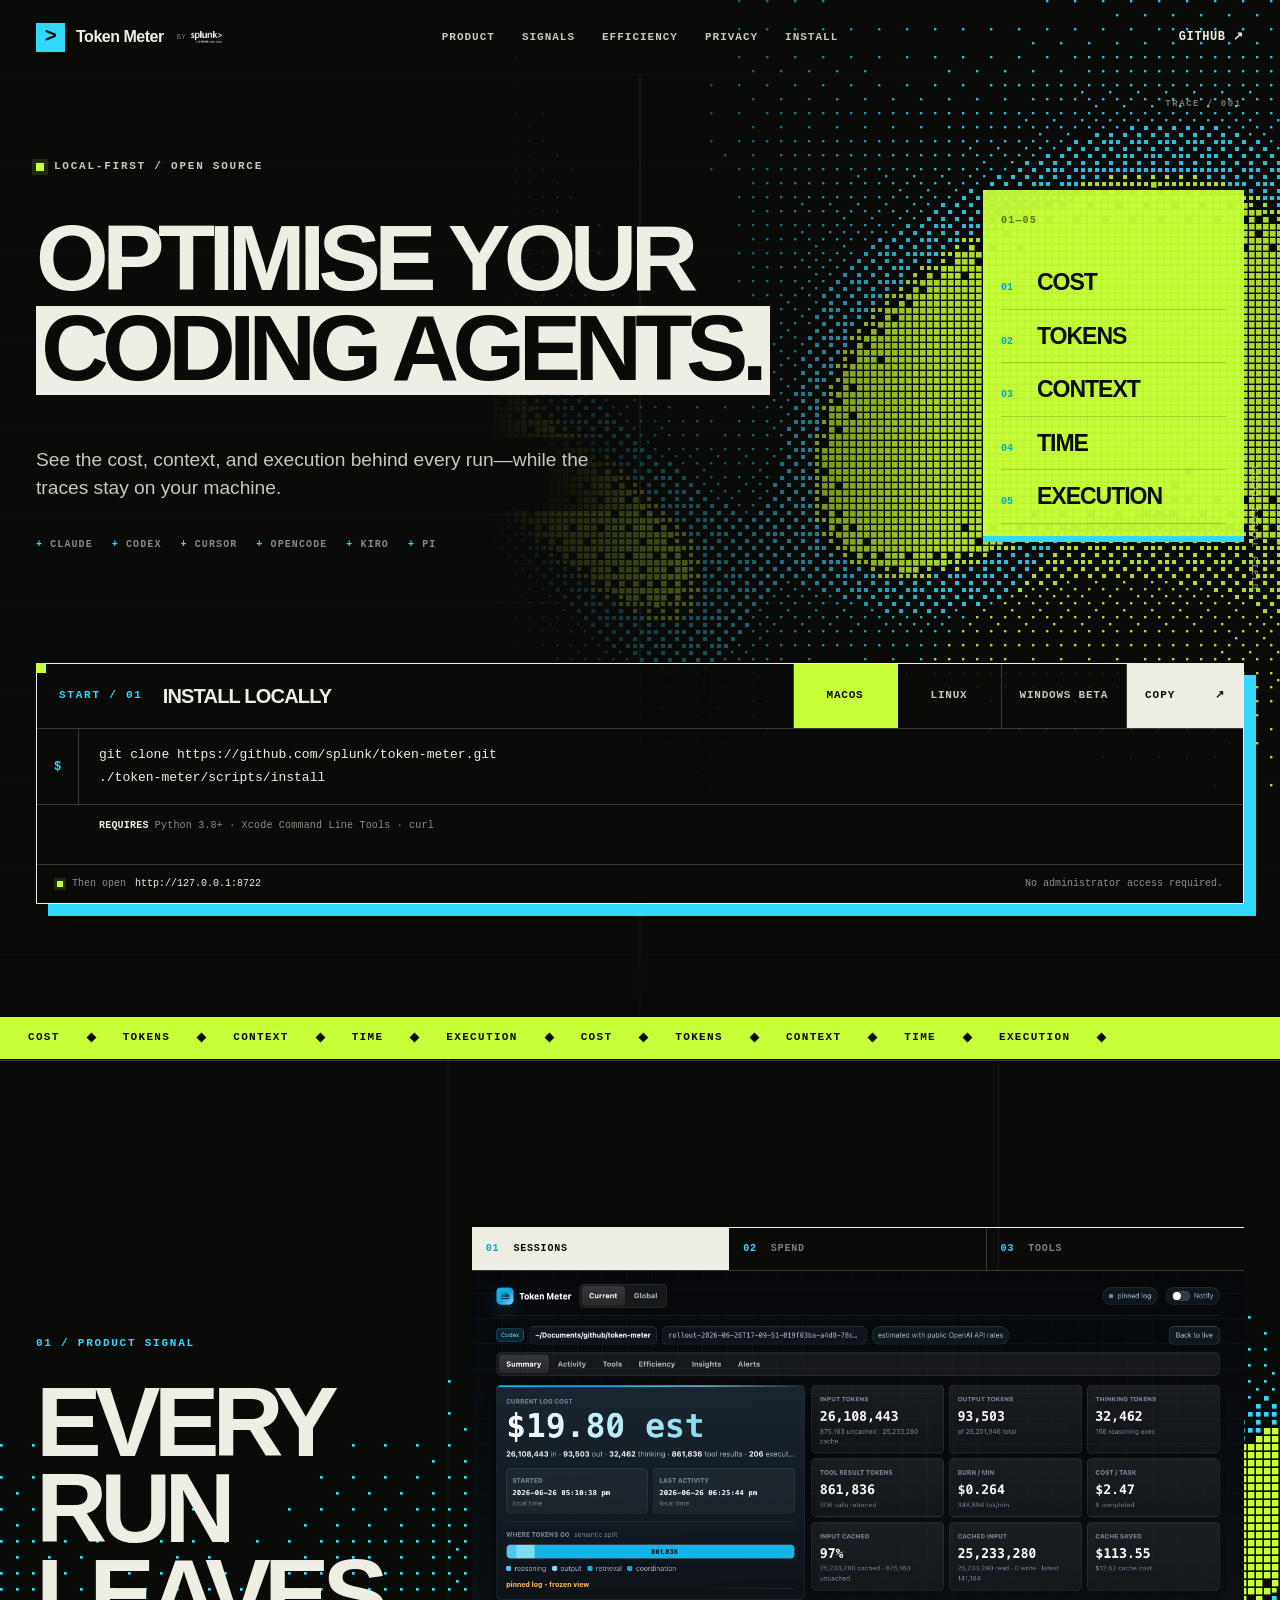
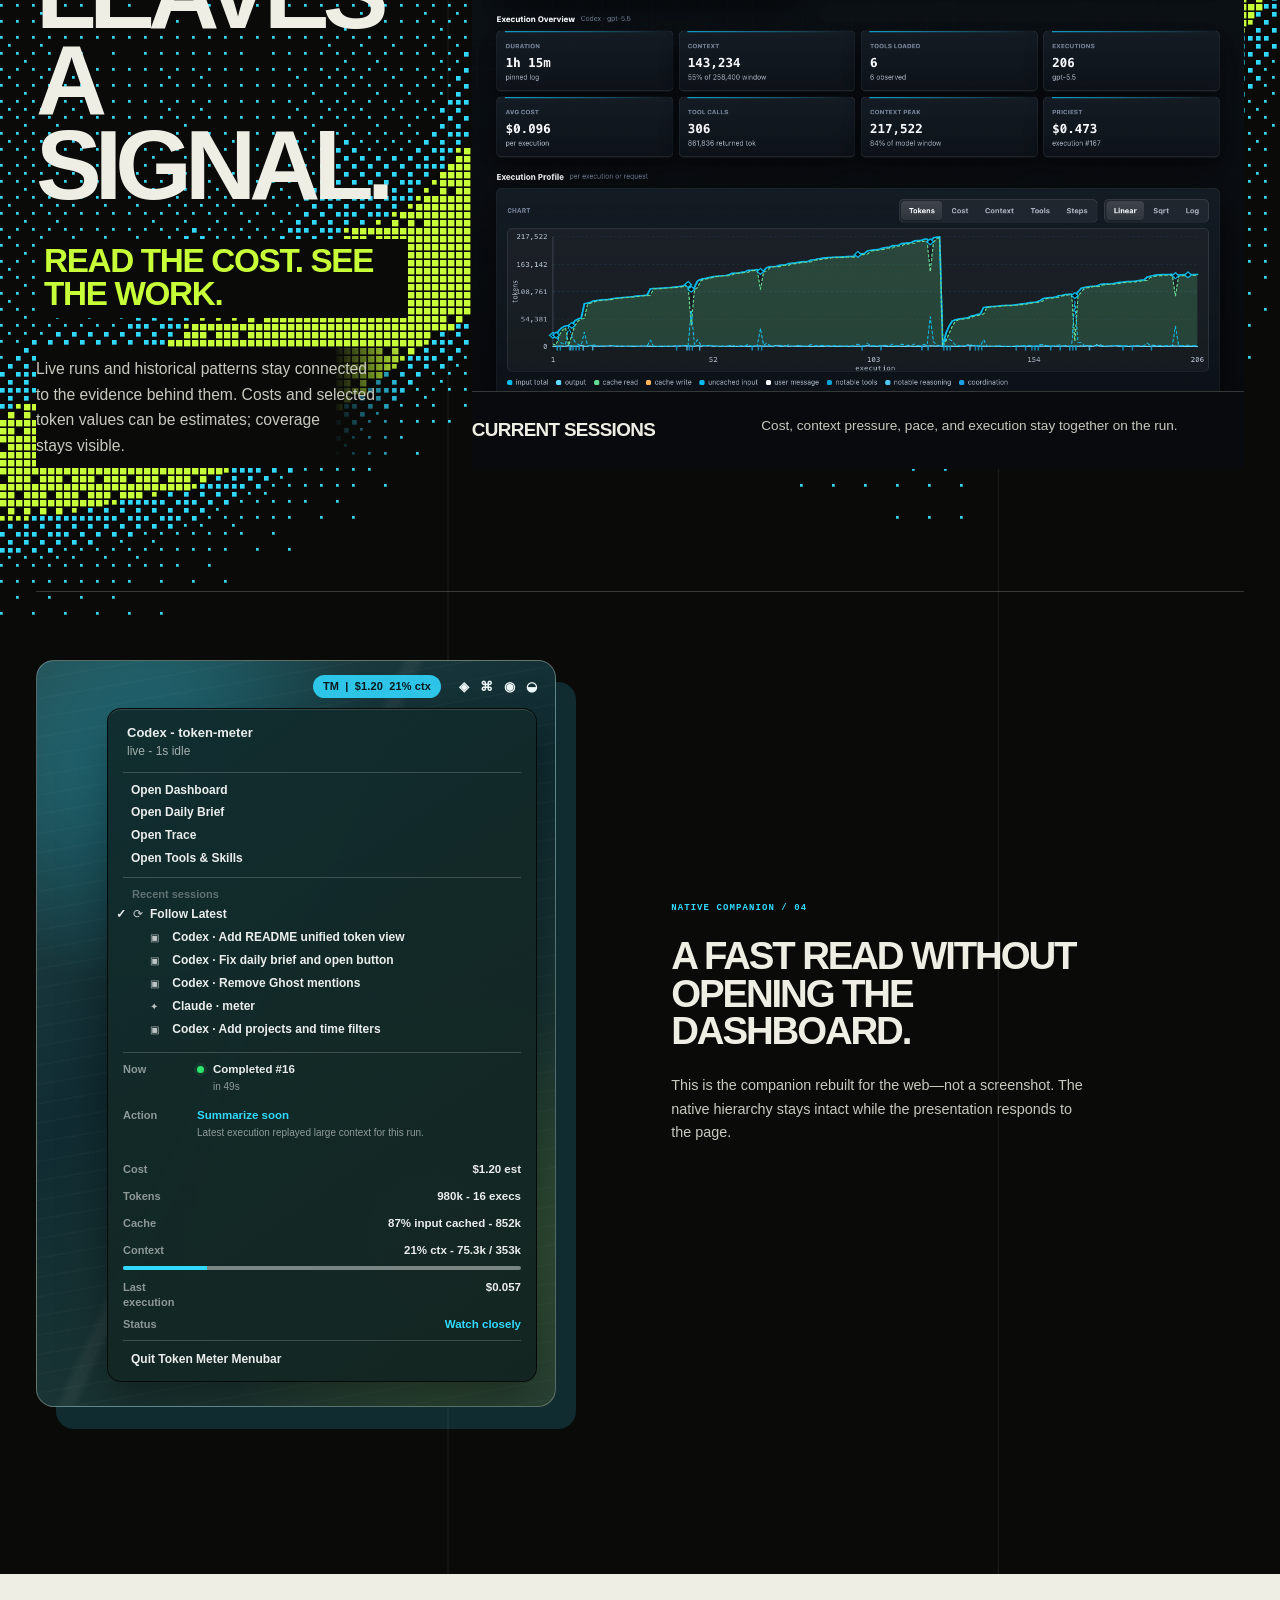
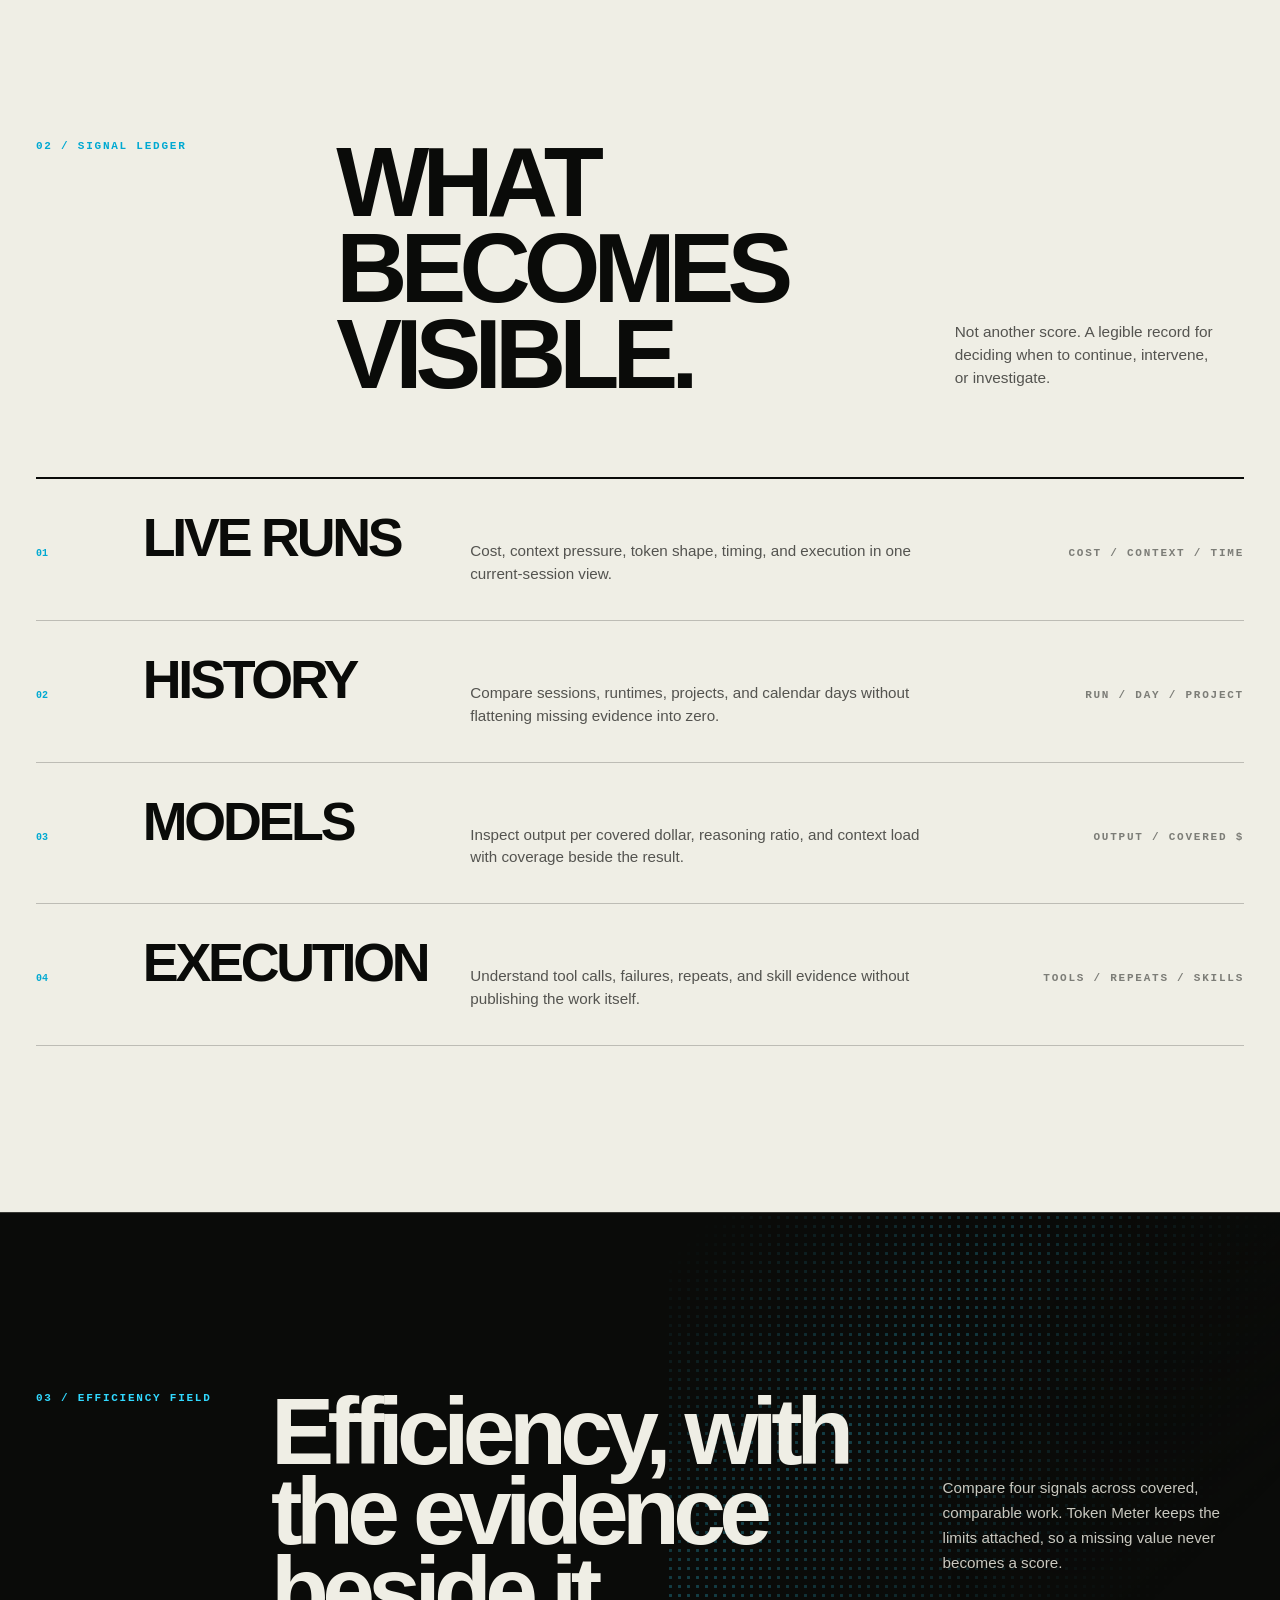
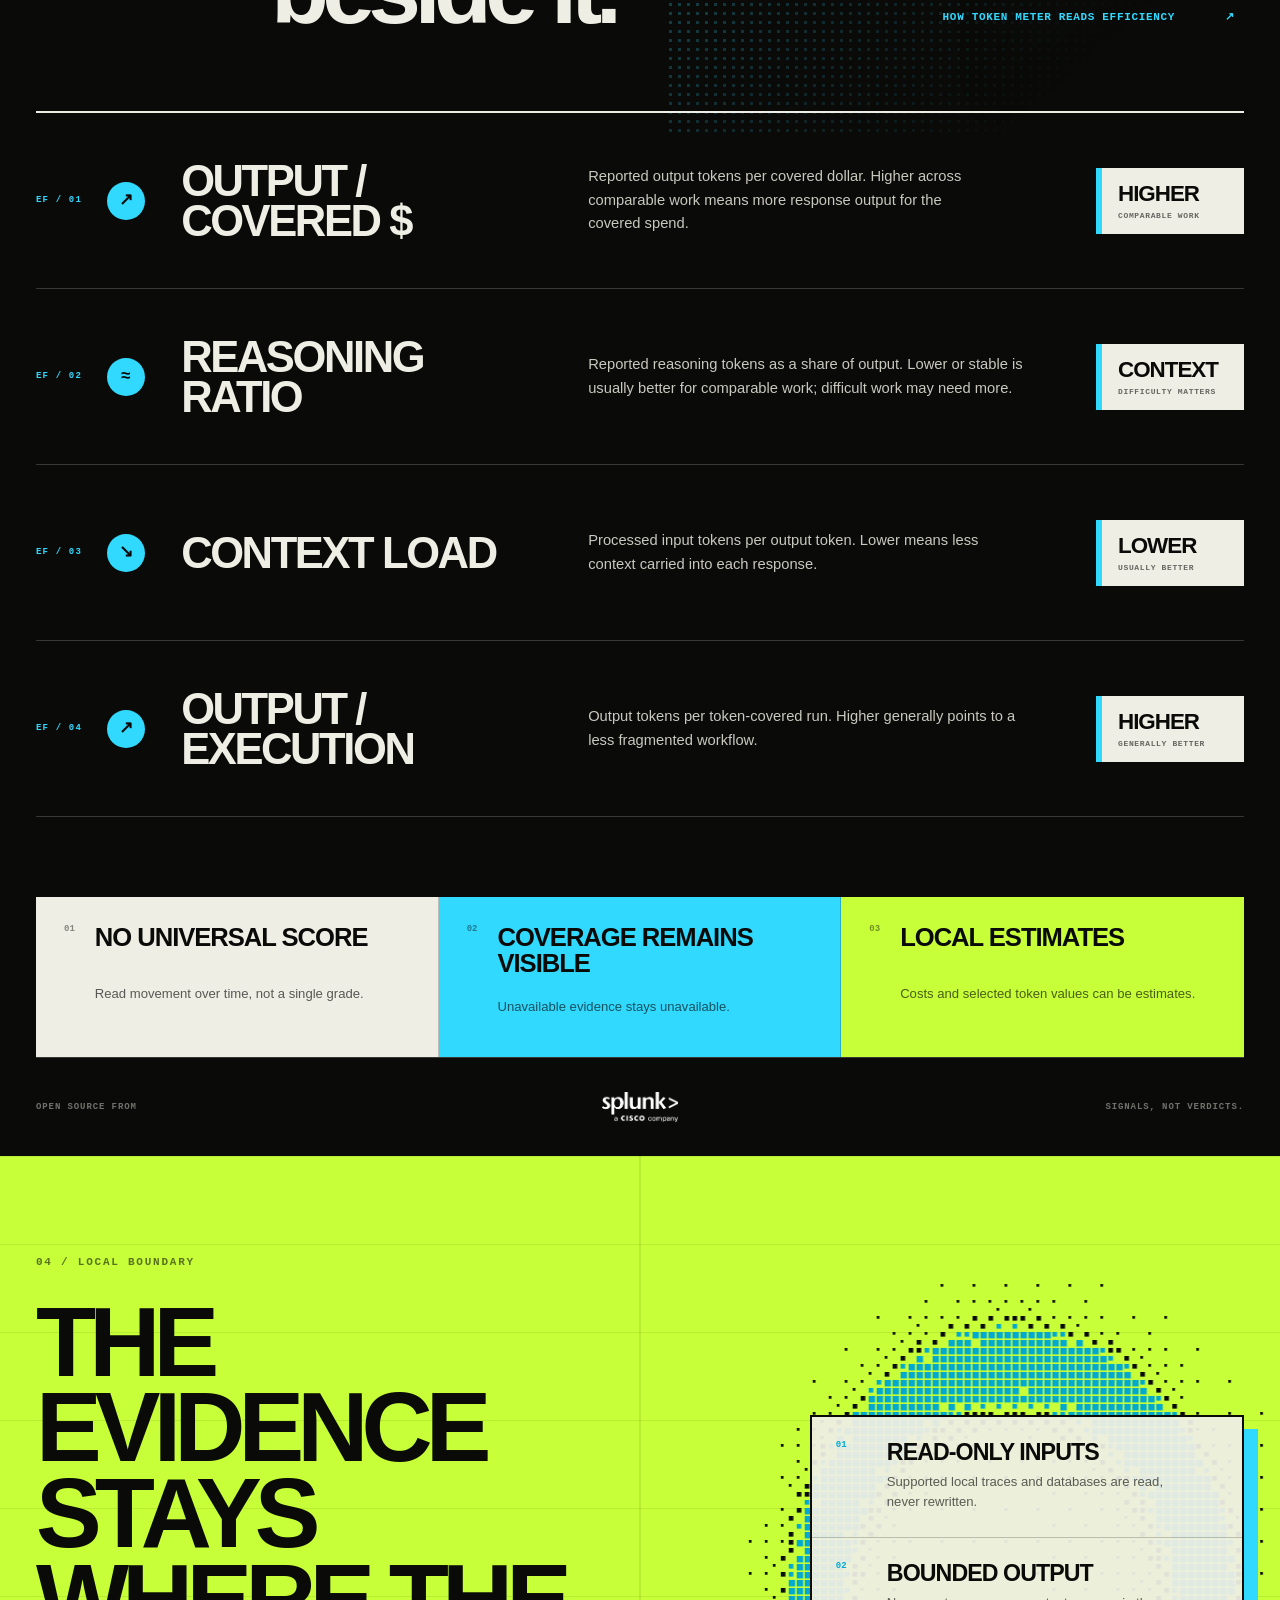
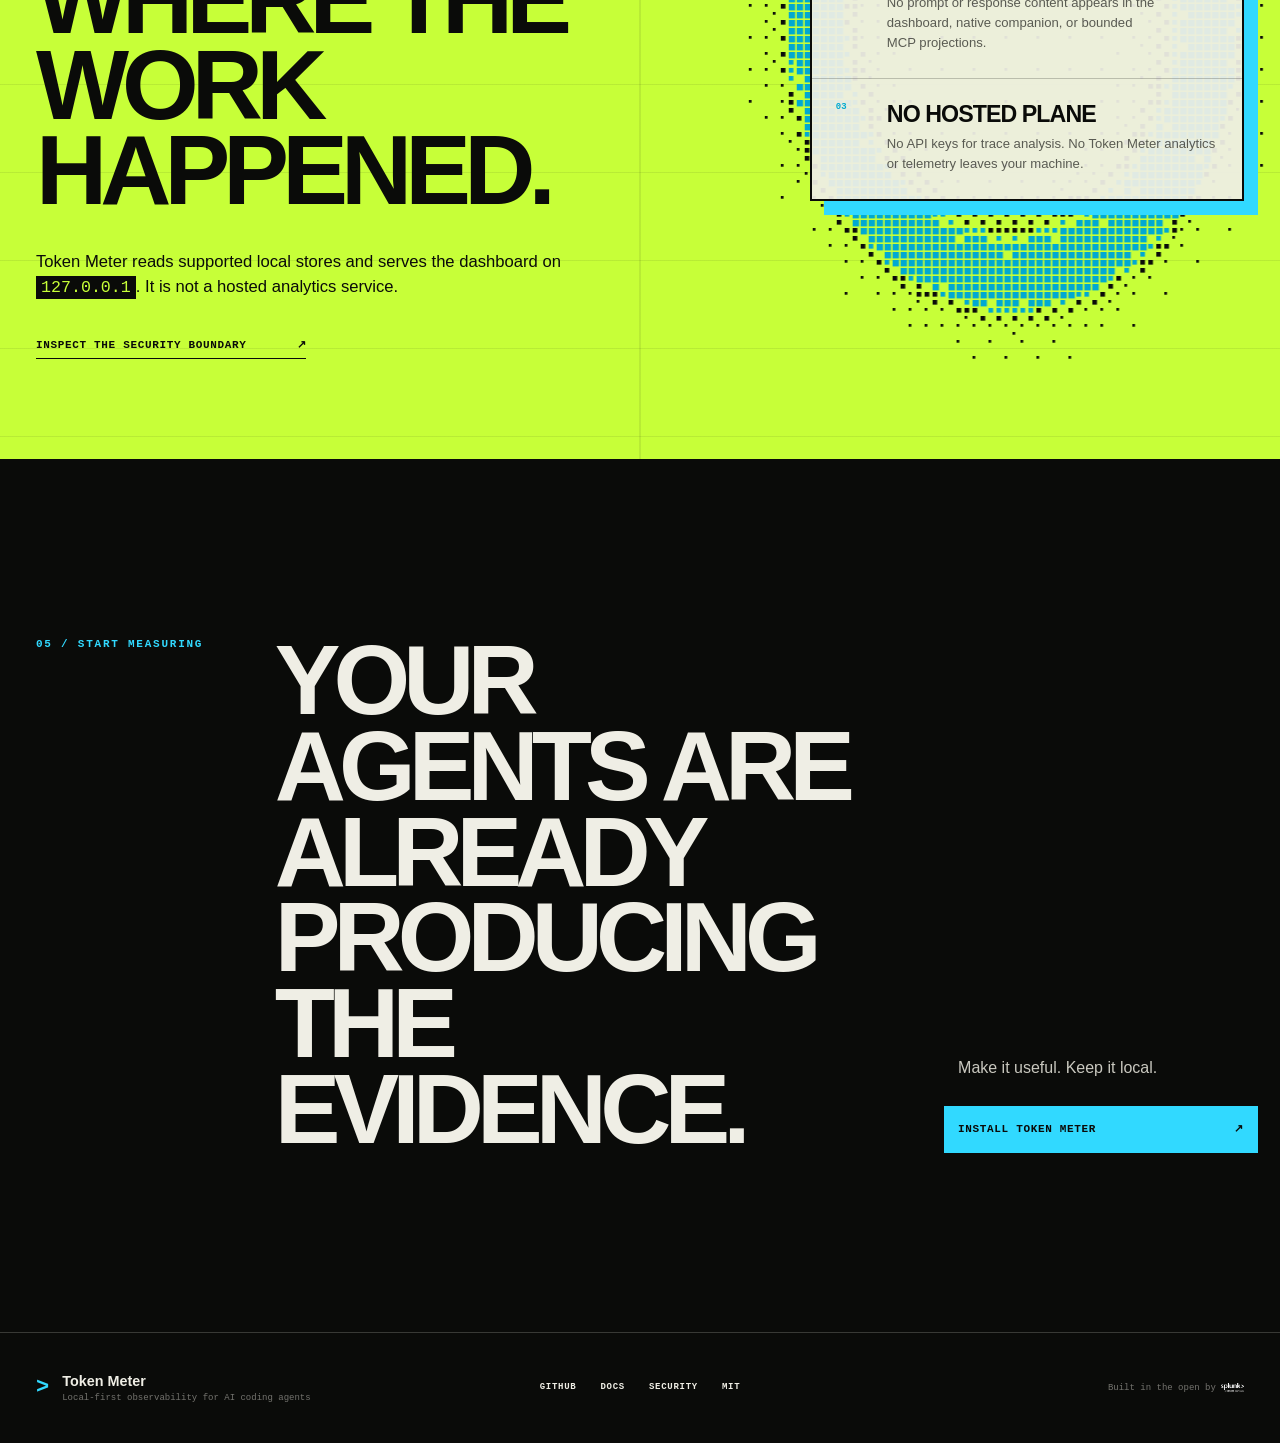
==== docs/index.html @ 2b938168 "docs: set explicit width/height on Splunk logos and test dimensions" ====
<!doctype html>
<html lang="en">
<head>
  <meta charset="utf-8">
  <meta name="viewport" content="width=device-width, initial-scale=1">
  <meta name="theme-color" content="#0a0b09">
  <meta name="color-scheme" content="dark light">
  <meta name="description" content="Optimise your coding agents with local-first visibility into cost, tokens, context, time, and execution.">
  <meta property="og:title" content="Token Meter — Optimise your coding agents">
  <meta property="og:description" content="Local-first visibility for Claude, Codex, Cursor, OpenCode, Kiro, and Pi.">
  <meta property="og:type" content="website">
  <meta name="twitter:card" content="summary_large_image">
  <title>Token Meter — Optimise your coding agents</title>
  <link rel="icon" type="image/svg+xml" href="favicon.svg">
  <link rel="stylesheet" href="styles.css">
</head>
<body>
  <a class="skip-link" href="#main-content">Skip to content</a>

  <header class="site-header" id="top">
    <div class="shell header-inner">
      <a class="brand" href="#top" aria-label="Token Meter home">
        <span class="brand-mark" aria-hidden="true">&gt;</span>
        <span class="brand-name">Token Meter</span>
        <span class="brand-by">by <img class="splunk-logo" src="images/logo-splunk-acc-rgb-w.png" alt="Splunk" width="25" height="10"></span>
      </a>
      <nav class="site-nav" aria-label="Primary navigation">
        <a href="#product">Product</a>
        <a href="#capabilities">Signals</a>
        <a href="#efficiency">Efficiency</a>
        <a href="#privacy">Privacy</a>
        <a href="#install">Install</a>
      </nav>
      <a class="repo-link" href="https://github.com/splunk/token-meter" target="_blank" rel="noopener noreferrer">
        GitHub <span aria-hidden="true">↗</span>
      </a>
    </div>
  </header>

  <main id="main-content">
    <section class="hero" aria-labelledby="hero-title">
      <canvas class="dither-canvas" data-dither="plume" aria-hidden="true"></canvas>
      <div class="hero-coordinate hero-coordinate-top" aria-hidden="true">TRACE / 001</div>
      <div class="hero-coordinate hero-coordinate-side" aria-hidden="true">LOCAL SIGNAL FIELD</div>

      <div class="shell hero-stage">
        <div class="hero-copy" data-reveal>
          <p class="eyebrow"><span></span> Local-first / Open source</p>
          <h1 id="hero-title"><span class="hero-title-line">Optimise your</span> <span class="hero-title-line hero-title-emphasis">coding agents.</span></h1>
          <p class="hero-lede">See the cost, context, and execution behind every run—while the traces stay on your machine.</p>
          <div class="hero-facts" aria-label="Token Meter facts">
            <span>Claude</span><span>Codex</span><span>Cursor</span><span>OpenCode</span><span>Kiro</span><span>Pi</span>
          </div>
        </div>

        <aside class="hero-signal" aria-label="The signals Token Meter makes visible" data-reveal>
          <div class="signal-index">01—05</div>
          <ol>
            <li><span>01</span><strong>Cost</strong></li>
            <li><span>02</span><strong>Tokens</strong></li>
            <li><span>03</span><strong>Context</strong></li>
            <li><span>04</span><strong>Time</strong></li>
            <li><span>05</span><strong>Execution</strong></li>
          </ol>
        </aside>

        <div class="install-card hero-install-card" id="install" aria-label="Install Token Meter" data-reveal>
          <div class="install-card-head">
            <div class="install-heading">
              <span class="install-step">START / 01</span>
              <strong>Install locally</strong>
            </div>
            <div class="install-tabs" role="tablist" aria-label="Installation platform" data-tab-group="install">
              <button type="button" role="tab" id="tab-macos" aria-selected="true" aria-controls="panel-macos" data-tab-target="panel-macos">macOS</button>
              <button type="button" role="tab" id="tab-linux" aria-selected="false" aria-controls="panel-linux" data-tab-target="panel-linux" tabindex="-1">Linux</button>
              <button type="button" role="tab" id="tab-windows" aria-selected="false" aria-controls="panel-windows" data-tab-target="panel-windows" tabindex="-1">Windows beta</button>
            </div>
            <button class="copy-button" id="copy-install" type="button" aria-label="Copy install command">
              <span>Copy</span><span aria-hidden="true">↗</span>
            </button>
          </div>

          <div class="command-panel" id="panel-macos" role="tabpanel" aria-labelledby="tab-macos">
            <div class="command-line"><span class="prompt">$</span><pre><code>git clone https://github.com/splunk/token-meter.git
./token-meter/scripts/install</code></pre></div>
            <p class="install-prereqs"><strong>Requires</strong> Python 3.8+ · Xcode Command Line Tools · curl</p>
          </div>
          <div class="command-panel" id="panel-linux" role="tabpanel" aria-labelledby="tab-linux" hidden>
            <div class="command-line"><span class="prompt">$</span><pre><code>git clone https://github.com/splunk/token-meter.git
./token-meter/scripts/install</code></pre></div>
            <p class="install-prereqs"><strong>Requires</strong> Python 3.8+ · systemd user services · GTK 3 · PyGObject · Ayatana AppIndicator · curl</p>
            <p class="install-platform-note">GNOME may also need an AppIndicator/KStatusNotifierItem extension.</p>
          </div>
          <div class="command-panel" id="panel-windows" role="tabpanel" aria-labelledby="tab-windows" hidden>
            <div class="command-line"><span class="prompt">PS&gt;</span><pre><code>powershell.exe -NoLogo -NoProfile -ExecutionPolicy Bypass -Command '$p=Join-Path $env:TEMP "token-meter-bootstrap.ps1"; try { Invoke-WebRequest -UseBasicParsing "https://raw.githubusercontent.com/splunk/token-meter/main/scripts/bootstrap-windows.ps1" -OutFile $p; &amp; $p } finally { Remove-Item -LiteralPath $p -Force -ErrorAction SilentlyContinue }'</code></pre></div>
            <p class="install-prereqs"><strong>Requires</strong> Windows PowerShell · WinGet <span>(Microsoft App Installer)</span></p>
            <p class="beta-note"><span>Beta</span> The Windows extension is in beta.</p>
          </div>

          <div class="install-foot">
            <span class="install-result"><i></i> Then open <code>http://127.0.0.1:8722</code></span>
            <span class="install-trust">No administrator access required.</span>
          </div>
          <div class="copy-status" aria-live="polite" id="copy-status"></div>
        </div>
      </div>

      <div class="ticker" aria-label="Token Meter observes cost, tokens, context, time, and execution">
        <div class="ticker-track" aria-hidden="true">
          <span>Cost</span><i></i><span>Tokens</span><i></i><span>Context</span><i></i><span>Time</span><i></i><span>Execution</span><i></i>
          <span>Cost</span><i></i><span>Tokens</span><i></i><span>Context</span><i></i><span>Time</span><i></i><span>Execution</span><i></i>
        </div>
      </div>
    </section>

    <section class="proof-section" id="product" aria-labelledby="product-title">
      <canvas class="dither-canvas" data-dither="scan" aria-hidden="true"></canvas>
      <div class="shell proof-grid">
        <div class="proof-heading" data-reveal>
          <p class="section-index">01 / Product signal</p>
          <h2 id="product-title">Every run leaves a signal.</h2>
          <p class="proof-declaration">Read the cost. See the work.</p>
          <p class="proof-summary">Live runs and historical patterns stay connected to the evidence behind them. Costs and selected token values can be estimates; coverage stays visible.</p>
        </div>

        <div class="proof-viewer" data-reveal>
          <div class="proof-tabs" role="tablist" aria-label="Product screenshots" data-tab-group="product">
            <button type="button" role="tab" aria-selected="true" aria-controls="panel-sessions" id="tab-sessions" data-tab-target="panel-sessions"><span>01</span> Sessions</button>
            <button type="button" role="tab" aria-selected="false" aria-controls="panel-spend" id="tab-spend" data-tab-target="panel-spend" tabindex="-1"><span>02</span> Spend</button>
            <button type="button" role="tab" aria-selected="false" aria-controls="panel-tools" id="tab-tools" data-tab-target="panel-tools" tabindex="-1"><span>03</span> Tools</button>
          </div>
          <figure class="proof-shot" id="panel-sessions" role="tabpanel" aria-labelledby="tab-sessions">
            <img src="images/dashboard.png" alt="Token Meter Sessions dashboard showing live cost, token, context, and execution evidence" loading="lazy">
            <figcaption><strong>Current sessions</strong><span>Cost, context pressure, pace, and execution stay together on the run.</span></figcaption>
          </figure>
          <figure class="proof-shot" id="panel-spend" role="tabpanel" aria-labelledby="tab-spend" hidden>
            <img src="images/spend.png" alt="Token Meter Spend dashboard showing period totals, daily runtime costs, and session distribution" loading="lazy">
            <figcaption><strong>Spend history</strong><span>Review estimated cost across runtimes, projects, sessions, and calendar ranges.</span></figcaption>
          </figure>
          <figure class="proof-shot" id="panel-tools" role="tabpanel" aria-labelledby="tab-tools" hidden>
            <img src="images/tool-analytics.png" alt="Token Meter Tools dashboard showing capability evidence, failures, repeats, and output estimates" loading="lazy">
            <figcaption><strong>Execution evidence</strong><span>See tool calls, failures, repeats, and skill evidence without exposing contents.</span></figcaption>
          </figure>
        </div>

        <figure class="native-proof" id="native-companion" data-reveal>
          <div class="native-menu-demo" role="img" aria-label="Web recreation of the Token Meter macOS menu-bar companion showing current session cost, tokens, cache, context, and execution status">
            <div class="native-desktop" aria-hidden="true">
              <div class="native-statusbar">
                <span class="native-meter-title">TM&nbsp; | &nbsp;$1.20&nbsp; 21% ctx</span>
                <span class="native-status-icons"><i>◈</i><i>⌘</i><i>◉</i><i>◒</i></span>
              </div>

              <div class="native-popover">
                <header class="native-popover-head">
                  <strong>Codex - token-meter</strong>
                  <span>live - 1s idle</span>
                </header>

                <div class="native-menu-actions">
                  <span>Open Dashboard</span>
                  <span>Open Daily Brief</span>
                  <span>Open Trace</span>
                  <span>Open Tools &amp; Skills</span>
                </div>

                <div class="native-divider"><span>Recent sessions</span></div>
                <div class="native-follow"><span class="native-check">✓</span><span class="native-refresh">⟳</span><strong>Follow Latest</strong></div>
                <div class="native-sessions">
                  <span><i>▣</i> Codex · Add README unified token view</span>
                  <span><i>▣</i> Codex · Fix daily brief and open button</span>
                  <span><i>▣</i> Codex · Remove Ghost mentions</span>
                  <span><i>✦</i> Claude · meter</span>
                  <span><i>▣</i> Codex · Add projects and time filters</span>
                </div>

                <div class="native-divider compact"></div>
                <dl class="native-readout">
                  <div class="native-now">
                    <dt>Now</dt>
                    <dd><span class="native-live-dot"></span><strong>Completed #16</strong><small>in 49s</small></dd>
                  </div>
                  <div class="native-action-row">
                    <dt>Action</dt>
                    <dd><strong>Summarize soon</strong><small>Latest execution replayed large context for this run.</small></dd>
                  </div>
                  <div><dt>Cost</dt><dd><strong>$1.20 est</strong></dd></div>
                  <div><dt>Tokens</dt><dd><strong>980k - 16 execs</strong></dd></div>
                  <div><dt>Cache</dt><dd><strong>87% input cached - 852k</strong></dd></div>
                  <div class="native-context-row"><dt>Context</dt><dd><strong>21% ctx - 75.3k / 353k</strong></dd></div>
                  <div class="native-context-meter"><span></span></div>
                  <div><dt>Last execution</dt><dd><strong>$0.057</strong></dd></div>
                  <div class="native-status-row"><dt>Status</dt><dd><strong>Watch closely</strong></dd></div>
                </dl>
                <div class="native-quit">Quit Token Meter Menubar</div>
              </div>
            </div>
          </div>
          <figcaption>
            <span>Native companion / 04</span>
            <strong>A fast read without opening the dashboard.</strong>
            <p>This is the companion rebuilt for the web—not a screenshot. The native hierarchy stays intact while the presentation responds to the page.</p>
          </figcaption>
        </figure>
      </div>
    </section>

    <section class="signals-section" id="capabilities" aria-labelledby="capabilities-title">
      <div class="shell">
        <header class="signals-heading" data-reveal>
          <p class="section-index">02 / Signal ledger</p>
          <h2 id="capabilities-title">What becomes visible.</h2>
          <p>Not another score. A legible record for deciding when to continue, intervene, or investigate.</p>
        </header>

        <div class="signal-ledger">
          <article data-reveal>
            <span class="ledger-number">01</span>
            <h3>Live runs</h3>
            <p>Cost, context pressure, token shape, timing, and execution in one current-session view.</p>
            <span class="ledger-code">COST / CONTEXT / TIME</span>
          </article>
          <article data-reveal>
            <span class="ledger-number">02</span>
            <h3>History</h3>
            <p>Compare sessions, runtimes, projects, and calendar days without flattening missing evidence into zero.</p>
            <span class="ledger-code">RUN / DAY / PROJECT</span>
          </article>
          <article data-reveal>
            <span class="ledger-number">03</span>
            <h3>Models</h3>
            <p>Inspect output per covered dollar, reasoning ratio, and context load with coverage beside the result.</p>
            <span class="ledger-code">OUTPUT / COVERED $</span>
          </article>
          <article data-reveal>
            <span class="ledger-number">04</span>
            <h3>Execution</h3>
            <p>Understand tool calls, failures, repeats, and skill evidence without publishing the work itself.</p>
            <span class="ledger-code">TOOLS / REPEATS / SKILLS</span>
          </article>
        </div>
      </div>
    </section>

    <section class="efficiency-section" id="efficiency" aria-labelledby="efficiency-title">
      <div class="efficiency-grid" aria-hidden="true"></div>
      <div class="shell">
        <header class="efficiency-heading" data-reveal>
          <p class="section-index">03 / Efficiency field</p>
          <h2 id="efficiency-title">Efficiency, with the evidence beside it.</h2>
          <div class="efficiency-intro">
            <p>Compare four signals across covered, comparable work. Token Meter keeps the limits attached, so a missing value never becomes a score.</p>
            <a class="text-link efficiency-link" href="https://github.com/splunk/token-meter/blob/main/README.md#check-token-efficiency" target="_blank" rel="noopener noreferrer">How Token Meter reads efficiency <span aria-hidden="true">↗</span></a>
          </div>
        </header>

        <div class="efficiency-ledger">
          <article data-reveal>
            <div class="efficiency-signal-id"><span>EF / 01</span><i aria-hidden="true">↗</i></div>
            <h3>Output / covered $</h3>
            <p>Reported output tokens per covered dollar. Higher across comparable work means more response output for the covered spend.</p>
            <div class="efficiency-reading"><span>Higher</span><small>Comparable work</small></div>
          </article>
          <article data-reveal>
            <div class="efficiency-signal-id"><span>EF / 02</span><i aria-hidden="true">≈</i></div>
            <h3>Reasoning ratio</h3>
            <p>Reported reasoning tokens as a share of output. Lower or stable is usually better for comparable work; difficult work may need more.</p>
            <div class="efficiency-reading"><span>Context</span><small>Difficulty matters</small></div>
          </article>
          <article data-reveal>
            <div class="efficiency-signal-id"><span>EF / 03</span><i aria-hidden="true">↘</i></div>
            <h3>Context load</h3>
            <p>Processed input tokens per output token. Lower means less context carried into each response.</p>
            <div class="efficiency-reading"><span>Lower</span><small>Usually better</small></div>
          </article>
          <article data-reveal>
            <div class="efficiency-signal-id"><span>EF / 04</span><i aria-hidden="true">↗</i></div>
            <h3>Output / execution</h3>
            <p>Output tokens per token-covered run. Higher generally points to a less fragmented workflow.</p>
            <div class="efficiency-reading"><span>Higher</span><small>Generally better</small></div>
          </article>
        </div>

        <div class="efficiency-evidence" data-reveal aria-label="How to interpret Token Meter efficiency signals">
          <div><span>01</span><strong>No universal score</strong><p>Read movement over time, not a single grade.</p></div>
          <div><span>02</span><strong>Coverage remains visible</strong><p>Unavailable evidence stays unavailable.</p></div>
          <div><span>03</span><strong>Local estimates</strong><p>Costs and selected token values can be estimates.</p></div>
        </div>

        <div class="efficiency-signature" data-reveal>
          <span>Open source from</span>
          <img class="splunk-logo" src="images/logo-splunk-acc-rgb-w.png" alt="Splunk" width="76" height="30">
          <span>Signals, not verdicts.</span>
        </div>
      </div>
    </section>

    <section class="privacy-section" id="privacy" aria-labelledby="privacy-title">
      <canvas class="dither-canvas" data-dither="orbit" aria-hidden="true"></canvas>
      <div class="shell privacy-layout">
        <div class="privacy-copy" data-reveal>
          <p class="section-index">04 / Local boundary</p>
          <h2 id="privacy-title">The evidence stays where the work happened.</h2>
          <p>Token Meter reads supported local stores and serves the dashboard on <code>127.0.0.1</code>. It is not a hosted analytics service.</p>
          <a class="text-link" href="https://github.com/splunk/token-meter/blob/main/specs/SECURITY.md" target="_blank" rel="noopener noreferrer">Inspect the security boundary <span aria-hidden="true">↗</span></a>
        </div>

        <div class="boundary-list" data-reveal>
          <div><span>01</span><strong>Read-only inputs</strong><p>Supported local traces and databases are read, never rewritten.</p></div>
          <div><span>02</span><strong>Bounded output</strong><p>No prompt or response content appears in the dashboard, native companion, or bounded MCP projections.</p></div>
          <div><span>03</span><strong>No hosted plane</strong><p>No API keys for trace analysis. No Token Meter analytics or telemetry leaves your machine.</p></div>
        </div>
      </div>
    </section>

    <section class="closing-section" aria-labelledby="closing-title">
      <div class="shell closing-layout" data-reveal>
        <p class="section-index">05 / Start measuring</p>
        <h2 id="closing-title">Your agents are already producing the evidence.</h2>
        <div>
          <p>Make it useful. Keep it local.</p>
          <a class="closing-link" href="#install">Install Token Meter <span aria-hidden="true">↗</span></a>
        </div>
      </div>
    </section>
  </main>

  <footer class="site-footer">
    <div class="shell footer-inner">
      <div class="footer-brand"><span aria-hidden="true">&gt;</span><div><strong>Token Meter</strong><small>Local-first observability for AI coding agents</small></div></div>
      <div class="footer-links">
        <a href="https://github.com/splunk/token-meter" target="_blank" rel="noopener noreferrer">GitHub</a>
        <a href="https://github.com/splunk/token-meter/blob/main/README.md" target="_blank" rel="noopener noreferrer">Docs</a>
        <a href="https://github.com/splunk/token-meter/blob/main/specs/SECURITY.md" target="_blank" rel="noopener noreferrer">Security</a>
        <a href="https://github.com/splunk/token-meter/blob/main/LICENSE" target="_blank" rel="noopener noreferrer">MIT</a>
      </div>
      <p class="footer-note"><span>Built in the open by</span> <img class="splunk-logo" src="images/logo-splunk-acc-rgb-w.png" alt="Splunk" width="23" height="9"></p>
    </div>
  </footer>

  <script src="tab-controller.js"></script>
  <script src="script.js"></script>
</body>
</html>
---- docs/styles.css ----
:root {
  --carbon: #0a0b09;
  --carbon-soft: #121410;
  --bone: #efeee5;
  --bone-dim: #c9c8bf;
  --cyan: #31d9ff;
  --cyan-deep: #00a9d2;
  --acid: #c7ff38;
  --line-dark: rgba(239, 238, 229, 0.2);
  --line-light: rgba(10, 11, 9, 0.22);
  --label-size: 11px;
  --micro-size: 10px;
  --shell: min(1380px, calc(100vw - 72px));
  --display: "Arial Narrow", "Helvetica Neue", Arial, sans-serif;
  --sans: Inter, ui-sans-serif, -apple-system, BlinkMacSystemFont, "Segoe UI", sans-serif;
  --mono: "SFMono-Regular", Consolas, "Liberation Mono", monospace;
}

* {
  box-sizing: border-box;
}

html {
  scroll-behavior: smooth;
  background: var(--carbon);
}

body {
  margin: 0;
  color: var(--bone);
  background: var(--carbon);
  font-family: var(--sans);
  font-size: 16px;
  line-height: 1.5;
  overflow-x: hidden;
  text-rendering: optimizeLegibility;
  -webkit-font-smoothing: antialiased;
}

button,
a {
  color: inherit;
}

a {
  text-decoration: none;
}

button {
  font: inherit;
}

img {
  display: block;
  max-width: 100%;
}

code,
pre {
  font-family: var(--mono);
}

[hidden] {
  display: none !important;
}

.shell {
  width: var(--shell);
  margin-inline: auto;
}

.skip-link {
  position: fixed;
  z-index: 1000;
  top: 12px;
  left: 12px;
  padding: 10px 14px;
  color: var(--carbon);
  background: var(--acid);
  transform: translateY(-180%);
  transition: transform 160ms ease;
}

.skip-link:focus {
  transform: translateY(0);
}

:focus-visible {
  outline: 2px solid var(--acid);
  outline-offset: 4px;
}

.site-header {
  position: fixed;
  z-index: 100;
  top: 0;
  left: 0;
  width: 100%;
  border-bottom: 1px solid transparent;
  transition: background 180ms ease, border-color 180ms ease;
}

.site-header.is-scrolled {
  background: rgba(10, 11, 9, 0.94);
  border-color: var(--line-dark);
}

.header-inner {
  display: grid;
  grid-template-columns: 1fr auto 1fr;
  align-items: center;
  min-height: 74px;
}

.brand {
  display: inline-flex;
  align-items: center;
  gap: 11px;
  width: max-content;
  font-weight: 750;
  letter-spacing: -0.03em;
}

.brand-name {
  white-space: nowrap;
}

.brand-by {
  display: inline-flex;
  gap: 5px;
  align-items: center;
  margin-left: 2px;
  color: rgba(239, 238, 229, 0.46);
  font: 500 7px/1 var(--mono);
  letter-spacing: 0.08em;
  text-transform: uppercase;
}

.splunk-logo {
  display: inline-block;
  width: auto;
  height: 1em;
  object-fit: contain;
  vertical-align: middle;
}

.brand-by .splunk-logo {
  height: 12px;
}

.brand-mark {
  display: grid;
  place-items: center;
  width: 29px;
  aspect-ratio: 1;
  color: var(--carbon);
  background: var(--cyan);
  font: 900 20px/1 var(--mono);
}

.site-nav {
  display: flex;
  gap: 27px;
  color: var(--bone-dim);
  font: 650 var(--label-size)/1 var(--mono);
  letter-spacing: 0.09em;
  text-transform: uppercase;
}

.site-nav a,
.repo-link {
  transition: color 150ms ease;
}

.site-nav a:hover,
.repo-link:hover {
  color: var(--cyan);
}

.repo-link {
  justify-self: end;
  font: 650 12px/1 var(--mono);
  letter-spacing: 0.05em;
  text-transform: uppercase;
}

.hero {
  position: relative;
  min-height: 100vh;
  padding-top: 74px;
  overflow: hidden;
  border-bottom: 1px solid var(--line-dark);
  isolation: isolate;
}

.hero::before {
  position: absolute;
  z-index: -3;
  inset: 74px 0 0;
  content: "";
  background:
    linear-gradient(90deg, transparent calc(50% - 1px), rgba(239, 238, 229, 0.1) 50%, transparent calc(50% + 1px)),
    linear-gradient(rgba(239, 238, 229, 0.035) 1px, transparent 1px);
  background-size: 100% 100%, 100% 88px;
  mask-image: linear-gradient(to bottom, black 0 82%, transparent 100%);
}

.dither-canvas {
  pointer-events: none;
}

.hero > .dither-canvas {
  position: absolute;
  z-index: -2;
  top: 0;
  right: -4vw;
  width: 66vw;
  height: min(880px, 90vh);
  opacity: 0.86;
  mask-image: linear-gradient(to right, transparent 0%, rgba(0, 0, 0, 0.45) 30%, black 55%);
}

.hero-coordinate {
  position: absolute;
  z-index: -1;
  color: rgba(239, 238, 229, 0.48);
  font: 600 9px/1 var(--mono);
  letter-spacing: 0.17em;
}

.hero-coordinate-top {
  top: 100px;
  right: 3vw;
}

.hero-coordinate-side {
  top: 44%;
  right: 22px;
  writing-mode: vertical-rl;
}

.hero-stage {
  display: grid;
  grid-template-columns: minmax(0, 1.55fr) minmax(240px, 0.45fr);
  gap: 48px;
  align-content: center;
  min-height: calc(100vh - 74px);
  padding-block: 86px 112px;
}

.hero-copy {
  position: relative;
  z-index: 3;
  max-width: 1020px;
}

.eyebrow,
.section-index,
.install-step,
.ledger-code {
  margin: 0;
  font: 650 var(--label-size)/1.2 var(--mono);
  letter-spacing: 0.16em;
  text-transform: uppercase;
}

.eyebrow {
  display: flex;
  align-items: center;
  gap: 10px;
  margin-bottom: clamp(28px, 5vh, 58px);
  color: var(--bone-dim);
}

.eyebrow span {
  width: 8px;
  height: 8px;
  background: var(--acid);
  box-shadow: 0 0 0 4px rgba(199, 255, 56, 0.13);
}

h1,
h2,
h3,
p {
  text-wrap: pretty;
}

h1,
h2 {
  margin: 0;
  font-family: var(--display);
  font-weight: 900;
  letter-spacing: -0.07em;
}

h1 {
  display: flex;
  flex-direction: column;
  align-items: flex-start;
  width: min(100%, 980px);
  color: var(--bone);
  font-size: clamp(4.6rem, 7.3vw, 8.4rem);
  line-height: 0.86;
  text-transform: uppercase;
}

.hero-title-line {
  display: block;
  white-space: nowrap;
}

.hero-title-emphasis {
  margin-top: 0.08em;
  padding: 0.025em 0.09em 0.07em 0.055em;
  color: var(--carbon);
  background: var(--bone);
}

.hero-lede {
  position: relative;
  z-index: 2;
  max-width: 610px;
  margin: 42px 0 26px;
  padding: 9px 14px 9px 0;
  color: var(--bone-dim);
  background: linear-gradient(90deg, var(--carbon) 0 82%, transparent);
  font-size: clamp(1.05rem, 1.5vw, 1.38rem);
  line-height: 1.45;
}

.hero-facts {
  display: flex;
  flex-wrap: wrap;
  gap: 7px 19px;
  color: rgba(239, 238, 229, 0.55);
  font: 600 var(--micro-size)/1.5 var(--mono);
  letter-spacing: 0.11em;
  text-transform: uppercase;
}

.hero-facts span::before {
  content: "+ ";
  color: var(--cyan);
}

.hero-signal {
  position: relative;
  z-index: 2;
  align-self: end;
  width: 100%;
  max-width: 280px;
  margin-bottom: 10px;
  padding: 14px 18px 12px;
  color: var(--carbon);
  background: rgba(199, 255, 56, 0.94);
  border-top: 1px solid var(--carbon);
  border-bottom: 6px solid var(--cyan);
}

.signal-index {
  padding: 12px 0 30px;
  color: rgba(10, 11, 9, 0.55);
  font: 600 var(--micro-size)/1 var(--mono);
  letter-spacing: 0.12em;
}

.hero-signal ol {
  margin: 0;
  padding: 0;
  list-style: none;
}

.hero-signal li {
  display: grid;
  grid-template-columns: 36px 1fr;
  align-items: baseline;
  padding: 9px 0;
  border-bottom: 1px solid rgba(10, 11, 9, 0.18);
}

.hero-signal li span {
  color: var(--cyan-deep);
  font: 650 var(--micro-size)/1 var(--mono);
}

.hero-signal li strong {
  font-family: var(--display);
  font-size: clamp(1.2rem, 1.8vw, 1.6rem);
  letter-spacing: -0.045em;
  text-transform: uppercase;
}

.install-card {
  position: relative;
  min-width: 0;
  width: 100%;
  grid-column: 1 / -1;
  margin-top: clamp(32px, 7vh, 82px);
  color: var(--bone);
  background: rgba(10, 11, 9, 0.92);
  border: 1px solid var(--bone);
  box-shadow: 12px 12px 0 var(--cyan);
}

.install-card::before {
  position: absolute;
  top: -1px;
  left: -1px;
  width: 10px;
  height: 10px;
  content: "";
  background: var(--acid);
}

.install-card-head {
  display: grid;
  grid-template-columns: minmax(190px, 1fr) auto auto;
  align-items: stretch;
  border-bottom: 1px solid var(--line-dark);
}

.install-heading {
  display: flex;
  align-items: center;
  gap: 20px;
  padding: 17px 22px;
}

.install-heading strong {
  font-family: var(--display);
  font-size: 1.25rem;
  letter-spacing: -0.04em;
  text-transform: uppercase;
}

.install-step {
  color: var(--cyan);
}

.install-tabs {
  display: flex;
  align-items: stretch;
  border-left: 1px solid var(--line-dark);
}

.install-tabs button,
.proof-tabs button {
  border: 0;
  cursor: pointer;
}

.install-tabs button {
  min-width: 104px;
  padding: 0 18px;
  color: var(--bone-dim);
  background: transparent;
  border-right: 1px solid var(--line-dark);
  font: 650 var(--label-size)/1 var(--mono);
  letter-spacing: 0.07em;
  text-transform: uppercase;
}

.install-tabs button[aria-selected="true"] {
  color: var(--carbon);
  background: var(--acid);
}

.copy-button {
  display: flex;
  align-items: center;
  justify-content: space-between;
  gap: 20px;
  min-width: 116px;
  padding: 0 18px;
  color: var(--carbon);
  background: var(--bone);
  border: 0;
  cursor: pointer;
  font: 700 var(--label-size)/1 var(--mono);
  letter-spacing: 0.09em;
  text-transform: uppercase;
  transition: background 150ms ease;
}

.copy-button:hover {
  background: var(--cyan);
}

.command-panel {
  min-width: 0;
  min-height: 122px;
}

.command-line {
  display: grid;
  grid-template-columns: 42px minmax(0, 1fr);
  min-height: 76px;
  align-items: center;
  border-bottom: 1px solid var(--line-dark);
}

.prompt {
  align-self: stretch;
  display: grid;
  place-items: center;
  color: var(--cyan);
  border-right: 1px solid var(--line-dark);
  font: 700 12px/1 var(--mono);
}

.command-line pre {
  min-width: 0;
  width: 100%;
  max-width: 100%;
  margin: 0;
  padding: 15px 20px;
  overflow-x: auto;
  color: var(--bone);
  font-size: 13px;
  line-height: 1.75;
  scrollbar-color: var(--cyan) transparent;
}

.install-prereqs,
.install-platform-note,
.beta-note {
  margin: 0;
  padding: 13px 20px 0 62px;
  color: rgba(239, 238, 229, 0.57);
  font: 500 var(--micro-size)/1.5 var(--mono);
  letter-spacing: 0.02em;
}

.install-prereqs strong,
.beta-note span {
  color: var(--bone);
  text-transform: uppercase;
}

.install-platform-note,
.beta-note {
  padding-top: 4px;
}

.beta-note span {
  margin-right: 6px;
  padding: 2px 5px;
  color: var(--carbon);
  background: var(--acid);
}

.install-foot {
  display: flex;
  justify-content: space-between;
  gap: 20px;
  padding: 12px 20px;
  margin-top: 13px;
  color: rgba(239, 238, 229, 0.58);
  border-top: 1px solid var(--line-dark);
  font: 500 var(--micro-size)/1.4 var(--mono);
}

.install-result {
  display: inline-flex;
  align-items: center;
  gap: 9px;
}

.install-result i {
  width: 6px;
  height: 6px;
  background: var(--acid);
  box-shadow: 0 0 0 3px rgba(199, 255, 56, 0.12);
}

.install-result code {
  color: var(--bone);
}

.copy-status {
  position: absolute;
  right: 0;
  bottom: -32px;
  min-height: 18px;
  color: var(--acid);
  font: 600 9px/1 var(--mono);
  letter-spacing: 0.08em;
  text-transform: uppercase;
}

.ticker {
  overflow: hidden;
  color: var(--carbon);
  background: var(--acid);
  border-top: 1px solid var(--carbon);
  border-bottom: 1px solid var(--carbon);
}

.ticker-track {
  display: flex;
  align-items: center;
  width: max-content;
  min-height: 42px;
  animation: ticker 24s linear infinite;
  font: 800 11px/1 var(--mono);
  letter-spacing: 0.12em;
  text-transform: uppercase;
}

.ticker-track span {
  padding-inline: 28px;
}

.ticker-track i {
  width: 7px;
  height: 7px;
  background: var(--carbon);
  transform: rotate(45deg);
}

@keyframes ticker {
  to { transform: translateX(-50%); }
}

.proof-section {
  position: relative;
  min-height: 100vh;
  padding-block: clamp(110px, 13vw, 190px);
  overflow: hidden;
  isolation: isolate;
}

.proof-section::before {
  position: absolute;
  z-index: -3;
  inset: 0;
  content: "";
  background:
    linear-gradient(90deg, transparent calc(35% - 1px), rgba(239, 238, 229, 0.08) 35%, transparent calc(35% + 1px)),
    linear-gradient(90deg, transparent calc(78% - 1px), rgba(239, 238, 229, 0.08) 78%, transparent calc(78% + 1px));
}

.proof-section > .dither-canvas {
  position: absolute;
  z-index: -2;
  top: 6%;
  left: 0;
  width: 100%;
  height: 55%;
}

.proof-grid {
  display: grid;
  grid-template-columns: minmax(260px, 0.65fr) minmax(0, 1.35fr);
  gap: 70px 64px;
}

.section-index {
  color: var(--cyan);
}

.proof-heading {
  align-self: start;
  position: sticky;
  top: 110px;
}

.proof-heading h2,
.signals-heading h2,
.privacy-copy h2,
.closing-layout h2 {
  margin-top: 30px;
  font-size: clamp(4rem, 7.7vw, 8rem);
  line-height: 0.87;
  text-transform: uppercase;
}

.proof-declaration {
  display: inline-block;
  margin: 30px 0 0;
  padding: 5px 8px 7px;
  color: var(--acid);
  background: var(--carbon);
  font-family: var(--display);
  font-size: clamp(1.7rem, 2.6vw, 2.8rem);
  font-weight: 800;
  letter-spacing: -0.04em;
  line-height: 1;
  text-transform: uppercase;
}

.proof-summary {
  max-width: 480px;
  margin: 30px 0 0;
  padding: 8px 12px 8px 0;
  color: var(--bone-dim);
  background: linear-gradient(90deg, var(--carbon) 0 80%, transparent);
  font-size: 0.98rem;
  line-height: 1.65;
}

.proof-viewer {
  min-width: 0;
  border-top: 1px solid var(--bone);
}

.proof-tabs {
  display: grid;
  grid-template-columns: repeat(3, 1fr);
  border-bottom: 1px solid var(--line-dark);
}

.proof-tabs button {
  display: flex;
  gap: 14px;
  padding: 16px 14px;
  color: rgba(239, 238, 229, 0.5);
  background: transparent;
  border-right: 1px solid var(--line-dark);
  font: 650 10px/1 var(--mono);
  letter-spacing: 0.08em;
  text-transform: uppercase;
  text-align: left;
}

.proof-tabs button:last-child {
  border-right: 0;
}

.proof-tabs button span {
  color: var(--cyan);
}

.proof-tabs button[aria-selected="true"] {
  color: var(--carbon);
  background: var(--bone);
}

.proof-tabs button[aria-selected="true"] span {
  color: var(--cyan-deep);
}

.proof-shot {
  margin: 0;
  background: #080a0d;
}

.proof-shot img {
  width: 100%;
  max-height: 720px;
  object-fit: cover;
  object-position: top left;
}

.proof-shot figcaption {
  display: grid;
  grid-template-columns: 0.55fr 1fr;
  gap: 24px;
  padding: 24px 0;
  border-top: 1px solid var(--line-dark);
}

.proof-shot figcaption strong {
  font-family: var(--display);
  font-size: 1.18rem;
  letter-spacing: -0.035em;
  text-transform: uppercase;
}

.proof-shot figcaption span {
  color: var(--bone-dim);
  font-size: 0.85rem;
}

.native-proof {
  grid-column: 1 / -1;
  display: grid;
  grid-template-columns: minmax(390px, 520px) minmax(240px, 1fr);
  align-items: center;
  gap: clamp(54px, 9vw, 138px);
  margin: 52px 0 0;
  padding-top: 68px;
  border-top: 1px solid var(--line-dark);
}

.native-menu-demo {
  width: 100%;
  max-width: 520px;
  min-height: 648px;
  overflow: hidden;
  color: #f5f7f5;
  background:
    radial-gradient(circle at 22% 14%, rgba(36, 217, 255, 0.32), transparent 30%),
    radial-gradient(circle at 74% 76%, rgba(199, 255, 56, 0.18), transparent 36%),
    linear-gradient(142deg, #244648 0%, #102c32 42%, #263f35 100%);
  border: 1px solid rgba(239, 238, 229, 0.3);
  border-radius: 18px;
  box-shadow: 20px 22px 0 rgba(49, 217, 255, 0.16);
}

.native-desktop {
  position: relative;
  min-height: 648px;
  padding: 12px 18px 24px;
  background:
    linear-gradient(115deg, transparent 0 42%, rgba(239, 238, 229, 0.05) 43% 44%, transparent 45%),
    repeating-linear-gradient(170deg, transparent 0 17px, rgba(239, 238, 229, 0.025) 18px 19px);
}

.native-statusbar {
  display: flex;
  justify-content: flex-end;
  align-items: center;
  gap: 18px;
  min-height: 28px;
  color: #eef7f7;
  font: 650 11px/1 var(--sans);
}

.native-meter-title {
  padding: 6px 10px;
  color: #06191d;
  background: rgba(49, 217, 255, 0.88);
  border-radius: 999px;
  font-variant-numeric: tabular-nums;
  letter-spacing: 0.01em;
}

.native-status-icons {
  display: inline-flex;
  align-items: center;
  gap: 11px;
}

.native-status-icons i {
  font-style: normal;
  font-size: 13px;
}

.native-popover {
  width: min(100%, 430px);
  margin: 7px 0 0 auto;
  padding: 0 15px 10px;
  color: rgba(248, 250, 249, 0.94);
  background: linear-gradient(145deg, rgba(17, 45, 47, 0.985), rgba(20, 37, 32, 0.985));
  border: 1px solid rgba(0, 0, 0, 0.78);
  border-radius: 14px;
  box-shadow:
    0 18px 48px rgba(0, 0, 0, 0.38),
    inset 0 1px 0 rgba(255, 255, 255, 0.15);
  font-family: -apple-system, BlinkMacSystemFont, "Segoe UI", sans-serif;
  font-size: 12px;
  line-height: 1.32;
}

.native-popover-head {
  display: flex;
  flex-direction: column;
  gap: 3px;
  padding: 15px 4px 12px;
  border-bottom: 1px solid rgba(255, 255, 255, 0.18);
}

.native-popover-head strong {
  font-size: 13px;
}

.native-popover-head span {
  color: rgba(245, 248, 247, 0.63);
}

.native-menu-actions {
  display: grid;
  gap: 1px;
  padding: 7px 0;
  border-bottom: 1px solid rgba(255, 255, 255, 0.18);
}

.native-menu-actions span,
.native-sessions span,
.native-follow,
.native-quit {
  border-radius: 5px;
}

.native-menu-actions span {
  padding: 3px 8px;
  font-weight: 590;
}

.native-menu-actions span:hover,
.native-sessions span:hover {
  color: white;
  background: rgba(49, 217, 255, 0.16);
}

.native-divider {
  padding: 9px 9px 3px;
  color: rgba(245, 248, 247, 0.34);
  font-size: 11px;
  font-weight: 640;
}

.native-divider.compact {
  height: 8px;
  margin-top: 3px;
  padding: 0;
  border-bottom: 1px solid rgba(255, 255, 255, 0.18);
}

.native-follow {
  display: flex;
  align-items: center;
  gap: 7px;
  padding: 3px 0;
}

.native-check {
  margin-left: -7px;
  font-weight: 800;
}

.native-refresh,
.native-sessions i {
  color: rgba(245, 248, 247, 0.75);
  font-style: normal;
}

.native-sessions {
  display: grid;
  gap: 1px;
  padding: 1px 0 2px 20px;
}

.native-sessions span {
  padding: 3px 7px;
  overflow: hidden;
  font-weight: 590;
  text-overflow: ellipsis;
  white-space: nowrap;
}

.native-sessions i {
  display: inline-block;
  width: 19px;
  font-size: 10px;
}

.native-readout {
  margin: 0;
  padding: 5px 0 0;
}

.native-readout > div:not(.native-context-meter) {
  display: grid;
  grid-template-columns: 66px minmax(0, 1fr);
  gap: 8px;
  align-items: baseline;
  min-height: 27px;
  padding: 4px 0;
}

.native-readout dt,
.native-readout dd {
  margin: 0;
}

.native-readout dt {
  color: rgba(245, 248, 247, 0.54);
  font-size: 11px;
  font-weight: 600;
}

.native-readout dd {
  display: flex;
  flex-wrap: wrap;
  justify-content: flex-end;
  gap: 2px 8px;
  min-width: 0;
  text-align: right;
  font-variant-numeric: tabular-nums;
}

.native-readout dd strong {
  font-size: 11.5px;
}

.native-readout dd small {
  flex-basis: 100%;
  color: rgba(245, 248, 247, 0.55);
  font-size: 10px;
  font-weight: 450;
}

.native-now {
  min-height: 46px !important;
}

.native-now dd,
.native-action-row dd {
  justify-content: flex-start;
  text-align: left;
}

.native-now dd {
  position: relative;
  padding-left: 16px;
}

.native-live-dot {
  position: absolute;
  top: 4px;
  left: 0;
  width: 7px;
  height: 7px;
  background: #2ce66d;
  border-radius: 50%;
  box-shadow: 0 0 0 3px rgba(44, 230, 109, 0.09);
}

.native-action-row {
  min-height: 54px !important;
}

.native-action-row dd strong,
.native-status-row dd strong {
  color: var(--cyan);
}

.native-context-meter {
  height: 4px;
  margin: 0 0 6px;
  overflow: hidden;
  background: rgba(245, 248, 247, 0.45);
  border-radius: 10px;
}

.native-context-meter span {
  display: block;
  width: 21%;
  height: 100%;
  background: var(--cyan);
}

.native-status-row {
  padding-bottom: 7px !important;
  border-bottom: 1px solid rgba(255, 255, 255, 0.18);
}

.native-quit {
  margin-top: 7px;
  padding: 4px 8px;
  font-weight: 590;
}

.native-quit:hover {
  background: rgba(245, 248, 247, 0.1);
}

.native-proof figcaption {
  display: flex;
  flex-direction: column;
  gap: 24px;
  max-width: 500px;
  padding-bottom: 18px;
}

.native-proof figcaption span {
  color: var(--cyan);
  font: 650 9px/1 var(--mono);
  letter-spacing: 0.12em;
  text-transform: uppercase;
}

.native-proof figcaption strong {
  max-width: 420px;
  font-family: var(--display);
  font-size: clamp(1.8rem, 3vw, 3.3rem);
  letter-spacing: -0.055em;
  line-height: 0.98;
  text-transform: uppercase;
}

.native-proof figcaption p {
  max-width: 440px;
  margin: 0;
  color: var(--bone-dim);
  font-size: 0.9rem;
  line-height: 1.65;
}

.signals-section {
  padding-block: clamp(110px, 13vw, 185px);
  color: var(--carbon);
  background: var(--bone);
}

.signals-heading {
  display: grid;
  grid-template-columns: 0.45fr 1fr 0.5fr;
  gap: 40px;
  align-items: end;
  margin-bottom: 80px;
}

.signals-heading .section-index {
  align-self: start;
  color: var(--cyan-deep);
}

.signals-heading h2 {
  margin: 0;
}

.signals-heading > p:last-child {
  margin: 0 0 8px;
  color: rgba(10, 11, 9, 0.68);
  font-size: 0.96rem;
}

.signal-ledger {
  border-top: 2px solid var(--carbon);
}

.signal-ledger article {
  display: grid;
  grid-template-columns: 0.16fr 0.62fr 1fr 0.55fr;
  gap: 30px;
  align-items: baseline;
  padding: 34px 0;
  border-bottom: 1px solid var(--line-light);
  transition: padding 180ms ease, background 180ms ease;
}

.signal-ledger article:hover {
  padding-inline: 18px;
  background: var(--acid);
}

.ledger-number {
  color: var(--cyan-deep);
  font: 700 10px/1 var(--mono);
}

.signal-ledger h3 {
  margin: 0;
  font-family: var(--display);
  font-size: clamp(2.3rem, 4.2vw, 4.7rem);
  letter-spacing: -0.06em;
  line-height: 0.9;
  text-transform: uppercase;
}

.signal-ledger article > p {
  max-width: 520px;
  margin: 0;
  color: rgba(10, 11, 9, 0.68);
  font-size: 0.95rem;
}

.ledger-code {
  justify-self: end;
  color: rgba(10, 11, 9, 0.5);
  text-align: right;
}

.efficiency-section {
  position: relative;
  padding-block: clamp(110px, 14vw, 190px) 0;
  overflow: hidden;
  color: var(--bone);
  background: var(--carbon);
  border-top: 1px solid var(--line-dark);
  isolation: isolate;
}

.efficiency-grid {
  position: absolute;
  z-index: -1;
  top: 0;
  right: 0;
  width: min(48vw, 760px);
  height: 520px;
  opacity: 0.25;
  background:
    linear-gradient(to left, var(--carbon) 0, transparent 55%),
    radial-gradient(circle, var(--cyan) 0 1.4px, transparent 1.6px);
  background-size: 100% 100%, 9px 9px;
  mask-image: linear-gradient(135deg, transparent 4%, black 35%, transparent 78%);
}

.efficiency-heading {
  display: grid;
  grid-template-columns: 0.36fr 1.2fr 0.58fr;
  gap: 48px;
  align-items: end;
  padding-bottom: 80px;
}

.efficiency-heading .section-index {
  align-self: start;
  color: var(--cyan);
}

.efficiency-heading h2 {
  max-width: 820px;
  color: var(--bone);
  font-size: clamp(4rem, 7.4vw, 8rem);
  line-height: 0.84;
}

.efficiency-intro {
  align-self: end;
}

.efficiency-intro p {
  max-width: 440px;
  margin: 0 0 28px;
  color: var(--bone-dim);
  font-size: 0.95rem;
  line-height: 1.65;
}

.efficiency-link {
  gap: 26px;
  color: var(--cyan);
  border-color: var(--cyan);
}

.efficiency-ledger {
  border-top: 2px solid var(--bone);
}

.efficiency-ledger article {
  display: grid;
  grid-template-columns: 0.25fr 0.85fr 1fr 0.42fr;
  gap: 36px;
  align-items: center;
  min-height: 176px;
  padding: 30px 0;
  border-bottom: 1px solid var(--line-dark);
  transition: color 180ms ease, background 180ms ease, padding 180ms ease;
}

.efficiency-ledger article:hover {
  padding-inline: 18px;
  color: var(--carbon);
  background: var(--acid);
}

.efficiency-signal-id {
  display: flex;
  justify-content: space-between;
  align-items: center;
  color: var(--cyan);
  font: 650 9px/1 var(--mono);
  letter-spacing: 0.13em;
  text-transform: uppercase;
}

.efficiency-signal-id i {
  display: grid;
  place-items: center;
  width: 38px;
  aspect-ratio: 1;
  color: var(--carbon);
  background: var(--cyan);
  border-radius: 50%;
  font: 800 17px/1 var(--mono);
  font-style: normal;
}

.efficiency-ledger h3 {
  margin: 0;
  font-family: var(--display);
  font-size: clamp(2.25rem, 3.4vw, 4rem);
  letter-spacing: -0.055em;
  line-height: 0.92;
  text-transform: uppercase;
}

.efficiency-ledger article > p {
  max-width: 560px;
  margin: 0;
  color: var(--bone-dim);
  font-size: 0.92rem;
  line-height: 1.62;
}

.efficiency-ledger article:hover > p,
.efficiency-ledger article:hover .efficiency-signal-id {
  color: rgba(10, 11, 9, 0.72);
}

.efficiency-reading {
  justify-self: end;
  min-width: 148px;
  padding: 15px 16px 13px;
  color: var(--carbon);
  background: var(--bone);
  border-left: 6px solid var(--cyan);
}

.efficiency-reading span,
.efficiency-reading small {
  display: block;
}

.efficiency-reading span {
  font-family: var(--display);
  font-size: 1.4rem;
  font-weight: 900;
  letter-spacing: -0.045em;
  line-height: 1;
  text-transform: uppercase;
}

.efficiency-reading small {
  margin-top: 6px;
  color: rgba(10, 11, 9, 0.6);
  font: 600 8px/1.2 var(--mono);
  letter-spacing: 0.08em;
  text-transform: uppercase;
}

.efficiency-evidence {
  display: grid;
  grid-template-columns: repeat(3, 1fr);
  margin-top: 80px;
  color: var(--carbon);
}

.efficiency-evidence > div {
  display: grid;
  grid-template-columns: auto 1fr;
  gap: 9px 20px;
  min-height: 160px;
  padding: 28px;
  background: var(--bone);
  border-right: 1px solid var(--line-light);
}

.efficiency-evidence > div:nth-child(2) {
  background: var(--cyan);
}

.efficiency-evidence > div:nth-child(3) {
  background: var(--acid);
  border-right: 0;
}

.efficiency-evidence span {
  grid-row: 1 / span 2;
  color: rgba(10, 11, 9, 0.46);
  font: 700 9px/1 var(--mono);
}

.efficiency-evidence strong {
  font-family: var(--display);
  font-size: clamp(1.25rem, 2vw, 2rem);
  letter-spacing: -0.04em;
  line-height: 1;
  text-transform: uppercase;
}

.efficiency-evidence p {
  margin: 0;
  color: rgba(10, 11, 9, 0.66);
  font-size: 0.82rem;
}

.efficiency-signature {
  display: grid;
  grid-template-columns: 1fr auto 1fr;
  gap: 22px;
  align-items: center;
  padding: 34px 0;
  color: rgba(239, 238, 229, 0.45);
  border-top: 1px solid var(--line-dark);
  font: 600 9px/1 var(--mono);
  letter-spacing: 0.1em;
  text-transform: uppercase;
}

.efficiency-signature .splunk-logo {
  height: 1.9rem;
}

.efficiency-signature > span:last-child {
  justify-self: end;
}

.privacy-section {
  position: relative;
  min-height: 850px;
  color: var(--carbon);
  background: var(--acid);
  overflow: hidden;
  isolation: isolate;
}

.privacy-section::before {
  position: absolute;
  z-index: -2;
  inset: 0;
  content: "";
  background:
    linear-gradient(90deg, transparent calc(50% - 1px), rgba(10, 11, 9, 0.16) 50%, transparent calc(50% + 1px)),
    linear-gradient(rgba(10, 11, 9, 0.08) 1px, transparent 1px);
  background-size: 100% 100%, 100% 88px;
}

.privacy-section > .dither-canvas {
  position: absolute;
  z-index: -1;
  top: 0;
  right: -8vw;
  width: 62vw;
  height: 100%;
}

.privacy-layout {
  display: grid;
  grid-template-columns: 1fr 0.7fr;
  gap: 12vw;
  align-items: center;
  min-height: 850px;
  padding-block: 100px;
}

.privacy-copy .section-index {
  color: rgba(10, 11, 9, 0.58);
}

.privacy-copy h2 {
  max-width: 820px;
}

.privacy-copy > p:not(.section-index) {
  max-width: 630px;
  margin: 36px 0 30px;
  font-size: 1.04rem;
}

.privacy-copy code {
  padding: 2px 5px;
  color: var(--acid);
  background: var(--carbon);
}

.text-link {
  display: inline-flex;
  gap: 50px;
  align-items: center;
  padding-bottom: 7px;
  border-bottom: 1px solid var(--carbon);
  font: 700 11px/1 var(--mono);
  letter-spacing: 0.06em;
  text-transform: uppercase;
}

.boundary-list {
  background: rgba(239, 238, 229, 0.94);
  border: 2px solid var(--carbon);
  box-shadow: 14px 14px 0 var(--cyan);
}

.boundary-list > div {
  display: grid;
  grid-template-columns: 35px 1fr;
  gap: 8px 16px;
  padding: 24px;
  border-bottom: 1px solid var(--line-light);
}

.boundary-list > div:last-child {
  border-bottom: 0;
}

.boundary-list span {
  grid-row: 1 / span 2;
  color: var(--cyan-deep);
  font: 700 9px/1 var(--mono);
}

.boundary-list strong {
  font-family: var(--display);
  font-size: 1.45rem;
  letter-spacing: -0.04em;
  line-height: 1;
  text-transform: uppercase;
}

.boundary-list p {
  margin: 0;
  color: rgba(10, 11, 9, 0.65);
  font-size: 0.82rem;
  line-height: 1.55;
}

.closing-section {
  padding-block: clamp(110px, 14vw, 190px);
  border-bottom: 1px solid var(--line-dark);
}

.closing-layout {
  display: grid;
  grid-template-columns: 0.3fr 1fr 0.45fr;
  gap: 48px;
  align-items: end;
}

.closing-layout .section-index {
  align-self: start;
}

.closing-layout h2 {
  margin: 0;
  max-width: 900px;
}

.closing-layout > div p {
  margin: 0 0 26px;
  color: var(--bone-dim);
}

.closing-link {
  display: flex;
  justify-content: space-between;
  gap: 50px;
  padding: 18px 0;
  color: var(--carbon);
  background: var(--cyan);
  box-shadow: 14px 0 0 var(--cyan), -14px 0 0 var(--cyan);
  font: 750 11px/1 var(--mono);
  letter-spacing: 0.06em;
  text-transform: uppercase;
  transition: background 150ms ease, box-shadow 150ms ease;
}

.closing-link:hover {
  background: var(--acid);
  box-shadow: 14px 0 0 var(--acid), -14px 0 0 var(--acid);
}

.site-footer {
  padding-block: 38px;
}

.footer-inner {
  display: grid;
  grid-template-columns: 1fr auto 1fr;
  gap: 42px;
  align-items: center;
}

.footer-brand {
  display: flex;
  align-items: center;
  gap: 13px;
}

.footer-brand > span {
  color: var(--cyan);
  font: 900 22px/1 var(--mono);
}

.footer-brand div {
  display: flex;
  flex-direction: column;
}

.footer-brand strong {
  font-size: 0.9rem;
}

.footer-brand small,
.footer-note {
  color: rgba(239, 238, 229, 0.46);
  font: 500 9px/1.4 var(--mono);
}

.footer-links {
  display: flex;
  gap: 24px;
  font: 650 9px/1 var(--mono);
  letter-spacing: 0.08em;
  text-transform: uppercase;
}

.footer-links a:hover {
  color: var(--cyan);
}

.footer-note {
  justify-self: end;
  margin: 0;
}

[data-reveal] {
  opacity: 0;
  transform: translateY(22px);
  transition: opacity 650ms cubic-bezier(0.2, 0.8, 0.2, 1), transform 650ms cubic-bezier(0.2, 0.8, 0.2, 1);
}

[data-reveal].revealed {
  opacity: 1;
  transform: translateY(0);
}

@media (max-width: 900px) {
  .header-inner {
    grid-template-columns: 1fr auto;
  }

  .site-nav {
    display: none;
  }

  .hero-stage {
    display: block;
    min-height: auto;
  }

  .hero-signal {
    display: none;
  }
}

@media (max-width: 1100px) {
  :root {
    --shell: min(100% - 48px, 1040px);
  }

  .hero-stage {
    grid-template-columns: minmax(0, 1fr) 220px;
  }

  h1 {
    font-size: clamp(4.6rem, 9vw, 7.2rem);
  }

  .install-card-head {
    grid-template-columns: 1fr auto;
  }

  .install-heading {
    grid-column: 1 / -1;
    border-bottom: 1px solid var(--line-dark);
  }

  .install-tabs {
    border-left: 0;
  }

  .proof-grid {
    gap: 60px 38px;
  }

  .signals-heading {
    grid-template-columns: 0.3fr 1fr;
  }

  .signals-heading > p:last-child {
    grid-column: 2;
  }

  .signal-ledger article {
    grid-template-columns: 0.12fr 0.55fr 1fr;
  }

  .ledger-code {
    grid-column: 3;
    justify-self: start;
    text-align: left;
  }

  .site-nav {
    gap: 20px;
  }

  .efficiency-heading {
    grid-template-columns: 0.3fr 1fr;
  }

  .efficiency-intro {
    grid-column: 2;
    margin-top: 28px;
  }

  .efficiency-ledger article {
    grid-template-columns: 0.25fr 0.9fr 1fr;
  }

  .efficiency-reading {
    grid-column: 2 / -1;
    justify-self: start;
  }

  .privacy-layout {
    gap: 7vw;
  }

  .closing-layout {
    grid-template-columns: 0.25fr 1fr;
  }

  .closing-layout > div {
    grid-column: 2;
  }
}

@media (max-width: 760px) {
  :root {
    --shell: calc(100% - 32px);
  }

  .header-inner {
    grid-template-columns: 1fr auto;
    min-height: 64px;
  }

  .site-nav {
    display: none;
  }

  .repo-link {
    font-size: 10px;
  }

  .hero {
    padding-top: 64px;
  }

  .hero::before {
    inset: 64px 0 0;
    background-size: 100% 100%, 100% 70px;
  }

  .hero > .dither-canvas {
    top: 260px;
    right: -24vw;
    width: 110vw;
    height: 560px;
    opacity: 0.8;
  }

  .hero-coordinate {
    display: none;
  }

  .hero-stage {
    display: block;
    min-width: 0;
    max-width: calc(100vw - 32px);
    min-height: auto;
    padding-block: 68px 86px;
  }

  .hero-copy {
    min-width: 0;
    max-width: 100%;
  }

  h1 {
    max-width: 640px;
    font-size: clamp(4rem, 13vw, 6rem);
    line-height: 0.88;
  }

  .hero-lede {
    width: 100%;
    max-width: 100%;
    margin-top: 30px;
  }

  .hero-signal {
    display: none;
  }

  .install-card {
    overflow: hidden;
    width: 100%;
    max-width: 100%;
    margin-top: 64px;
    box-shadow: 7px 7px 0 var(--cyan);
  }

  .install-card-head {
    display: block;
    min-width: 0;
    width: 100%;
    overflow: hidden;
  }

  .install-heading {
    display: grid;
    grid-template-columns: auto minmax(0, 1fr);
    padding: 14px;
  }

  .install-heading strong {
    justify-self: end;
    text-align: right;
  }

  .install-tabs {
    display: grid;
    grid-template-columns: repeat(3, 1fr);
    min-width: 0;
    width: 100%;
    overflow: hidden;
    border-bottom: 1px solid var(--line-dark);
  }

  .install-tabs button {
    min-width: 0;
    min-height: 48px;
    padding: 0 6px;
    font-size: var(--micro-size);
  }

  .copy-button {
    position: absolute;
    right: 0;
    bottom: 0;
    z-index: 2;
    min-width: 94px;
    height: 43px;
  }

  .command-line {
    grid-template-columns: 32px minmax(0, 1fr);
    min-width: 0;
    width: 100%;
    overflow: hidden;
  }

  .command-line pre {
    font-size: 11px;
  }

  .install-prereqs,
  .install-platform-note,
  .beta-note {
    padding-left: 45px;
    padding-right: 12px;
  }

  .install-foot {
    min-height: 43px;
    padding-right: 106px;
  }

  .install-trust {
    display: none;
  }

  .proof-section,
  .signals-section,
  .efficiency-section {
    padding-block: 100px;
  }

  .proof-section::before {
    background: none;
  }

  .proof-section > .dither-canvas {
    top: 0;
    height: 430px;
  }

  .proof-grid {
    display: block;
  }

  .proof-heading {
    position: relative;
    top: auto;
    max-width: 650px;
    margin-bottom: 64px;
  }

  .proof-heading h2,
  .signals-heading h2,
  .efficiency-heading h2,
  .privacy-copy h2,
  .closing-layout h2 {
    font-size: clamp(3.6rem, 15vw, 6rem);
  }

  .proof-shot figcaption {
    grid-template-columns: 1fr;
  }

  .native-proof {
    display: grid;
    grid-template-columns: 1fr;
    gap: 48px;
    margin-top: 64px;
    padding-top: 48px;
  }

  .native-menu-demo {
    max-width: 520px;
    margin-inline: auto;
  }

  .signals-heading {
    display: block;
    margin-bottom: 60px;
  }

  .signals-heading h2 {
    margin: 24px 0 30px;
  }

  .signal-ledger article {
    grid-template-columns: 32px 1fr;
    gap: 14px 18px;
    padding: 28px 0;
  }

  .signal-ledger h3,
  .signal-ledger article > p,
  .ledger-code {
    grid-column: 2;
  }

  .signal-ledger article:hover {
    padding-inline: 0;
    background: transparent;
  }

  .efficiency-grid {
    width: 110vw;
    height: 420px;
  }

  .efficiency-heading {
    display: block;
    padding-bottom: 60px;
  }

  .efficiency-heading h2 {
    margin: 24px 0 30px;
  }

  .efficiency-intro {
    margin-top: 0;
  }

  .efficiency-ledger article {
    grid-template-columns: 1fr;
    gap: 20px;
    min-height: 0;
    padding: 34px 0;
  }

  .efficiency-signal-id {
    justify-content: flex-start;
    gap: 18px;
  }

  .efficiency-ledger article > p,
  .efficiency-reading {
    grid-column: auto;
  }

  .efficiency-ledger article:hover {
    padding-inline: 0;
    color: var(--bone);
    background: transparent;
  }

  .efficiency-ledger article:hover > p {
    color: var(--bone-dim);
  }

  .efficiency-ledger article:hover .efficiency-signal-id {
    color: var(--cyan);
  }

  .efficiency-reading {
    justify-self: start;
  }

  .efficiency-evidence {
    grid-template-columns: 1fr;
    margin-top: 56px;
  }

  .efficiency-evidence > div {
    min-height: 130px;
    border-right: 0;
    border-bottom: 1px solid var(--line-light);
  }

  .efficiency-signature {
    grid-template-columns: 1fr auto;
  }

  .efficiency-signature > span:last-child {
    grid-column: 1 / -1;
    justify-self: start;
  }

  .privacy-section,
  .privacy-layout {
    min-height: auto;
  }

  .privacy-section > .dither-canvas {
    top: auto;
    bottom: 0;
    right: -35vw;
    width: 140vw;
    height: 58%;
  }

  .privacy-layout {
    display: block;
    padding-block: 100px 120px;
  }

  .privacy-copy {
    margin-bottom: 72px;
  }

  .boundary-list {
    max-width: 520px;
    box-shadow: 8px 8px 0 var(--cyan);
  }

  .closing-layout {
    display: block;
  }

  .closing-layout h2 {
    margin-block: 26px 48px;
  }

  .footer-inner {
    grid-template-columns: 1fr auto;
  }

  .footer-links {
    gap: 14px;
  }

  .footer-note {
    grid-column: 1 / -1;
    justify-self: start;
  }
}

@media (max-width: 430px) {
  :root {
    --shell: calc(100% - 26px);
  }

  .hero-stage {
    max-width: calc(100vw - 26px);
  }

  .brand {
    gap: 8px;
    font-size: 0.86rem;
  }

  .brand-mark {
    width: 25px;
    font-size: 16px;
  }

  h1 {
    font-size: clamp(3.2rem, 14vw, 4.2rem);
  }

  .hero-lede {
    font-size: 1rem;
  }

  .hero-facts {
    display: grid;
    grid-template-columns: repeat(3, 1fr);
    gap: 7px;
  }

  .install-heading strong {
    font-size: 1rem;
  }

  .install-tabs button {
    letter-spacing: 0;
  }

  .command-line pre {
    padding-inline: 12px;
  }

  .proof-tabs button {
    flex-direction: column;
    gap: 8px;
    padding: 13px 10px;
    font-size: 8px;
  }

  .native-proof {
    grid-template-columns: 1fr;
    gap: 38px;
  }

  .native-menu-demo,
  .native-desktop {
    min-height: 592px;
  }

  .native-desktop {
    padding-inline: 10px;
  }

  .native-popover {
    padding-inline: 12px;
    font-size: 11px;
  }

  .native-statusbar {
    gap: 10px;
    font-size: 10px;
  }

  .native-status-icons {
    gap: 7px;
  }

  .native-sessions {
    padding-left: 11px;
  }

  .native-readout > div:not(.native-context-meter) {
    grid-template-columns: 60px minmax(0, 1fr);
  }

  .native-readout dd strong {
    font-size: 10.5px;
  }

  .native-proof figcaption strong {
    font-size: 2.25rem;
  }

  .privacy-copy h2 {
    font-size: clamp(3.2rem, 15vw, 4.4rem);
  }

  .boundary-list > div {
    padding: 19px 16px;
  }

  .footer-inner {
    display: block;
  }

  .footer-links {
    margin-block: 28px;
  }
}

@media (prefers-reduced-motion: reduce) {
  html {
    scroll-behavior: auto;
  }

  *,
  *::before,
  *::after {
    animation-duration: 0.01ms !important;
    animation-iteration-count: 1 !important;
    scroll-behavior: auto !important;
    transition-duration: 0.01ms !important;
  }

  [data-reveal] {
    opacity: 1;
    transform: none;
  }
}
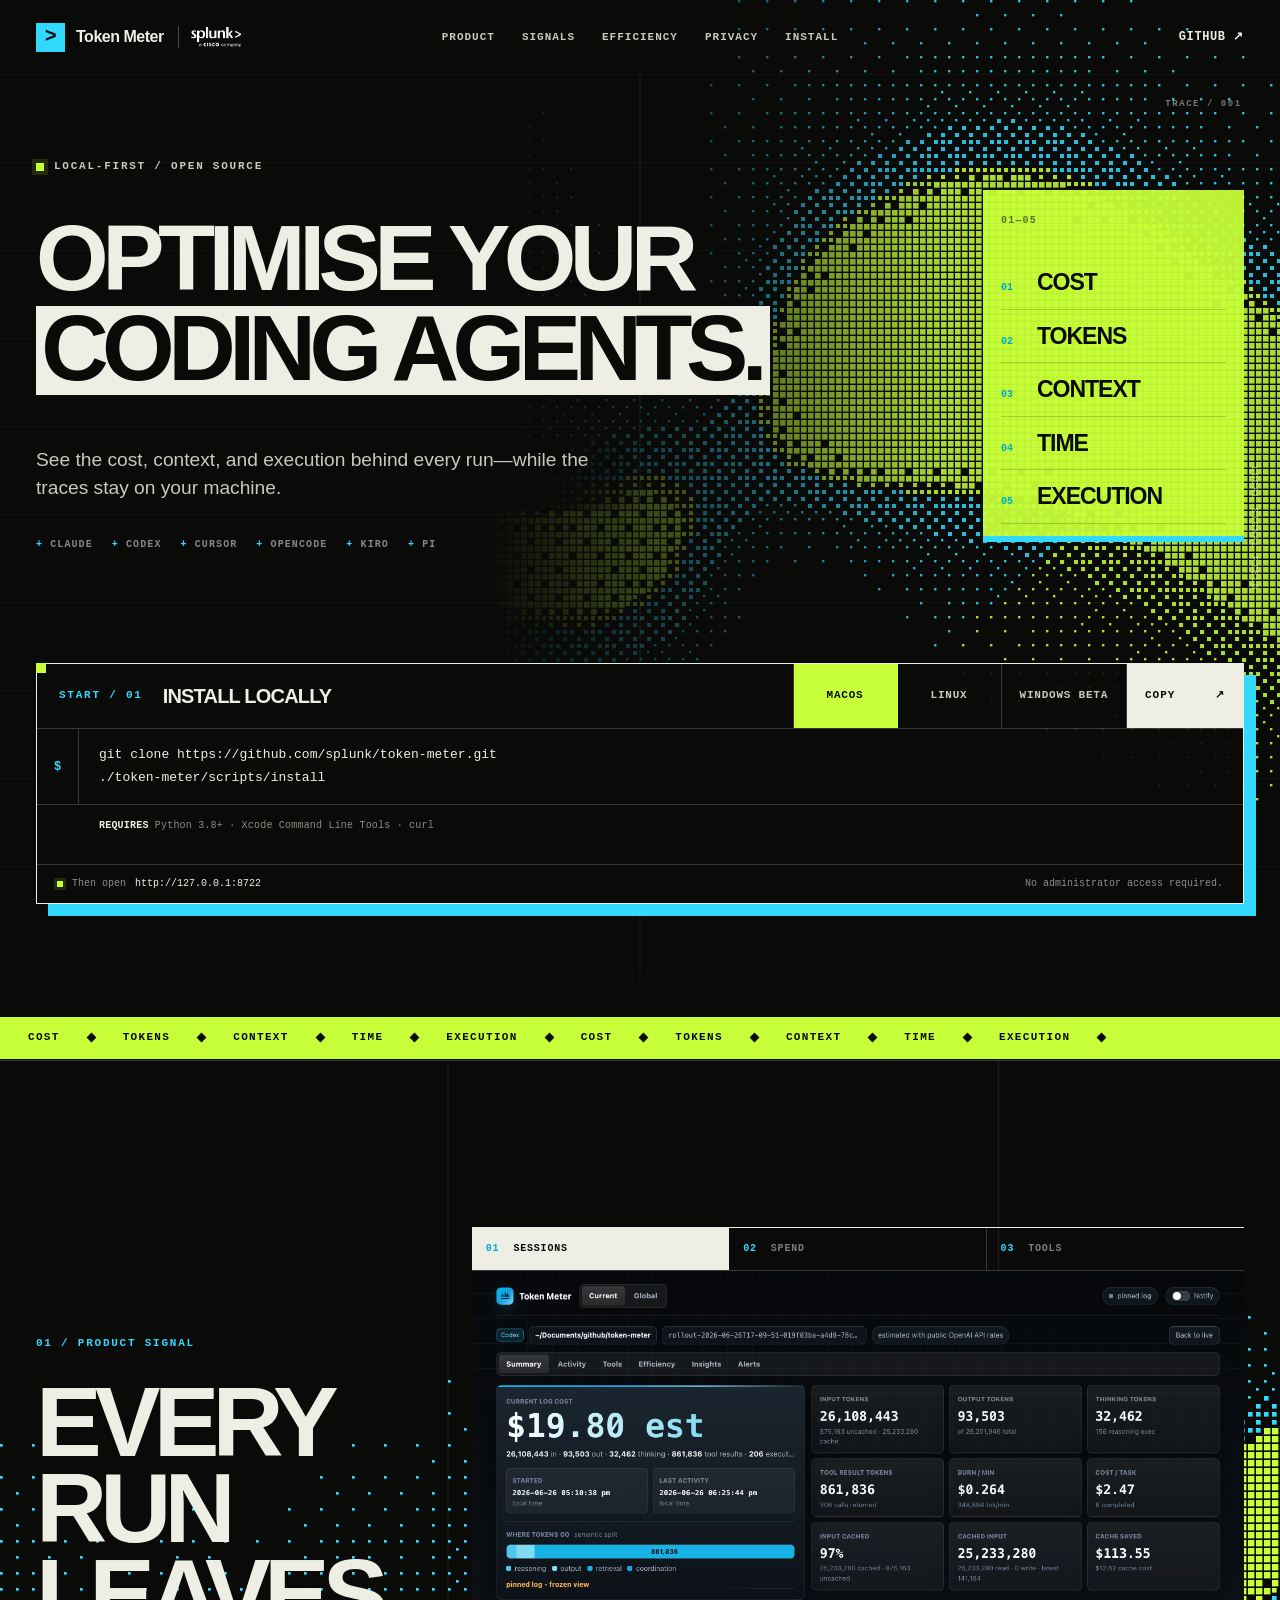
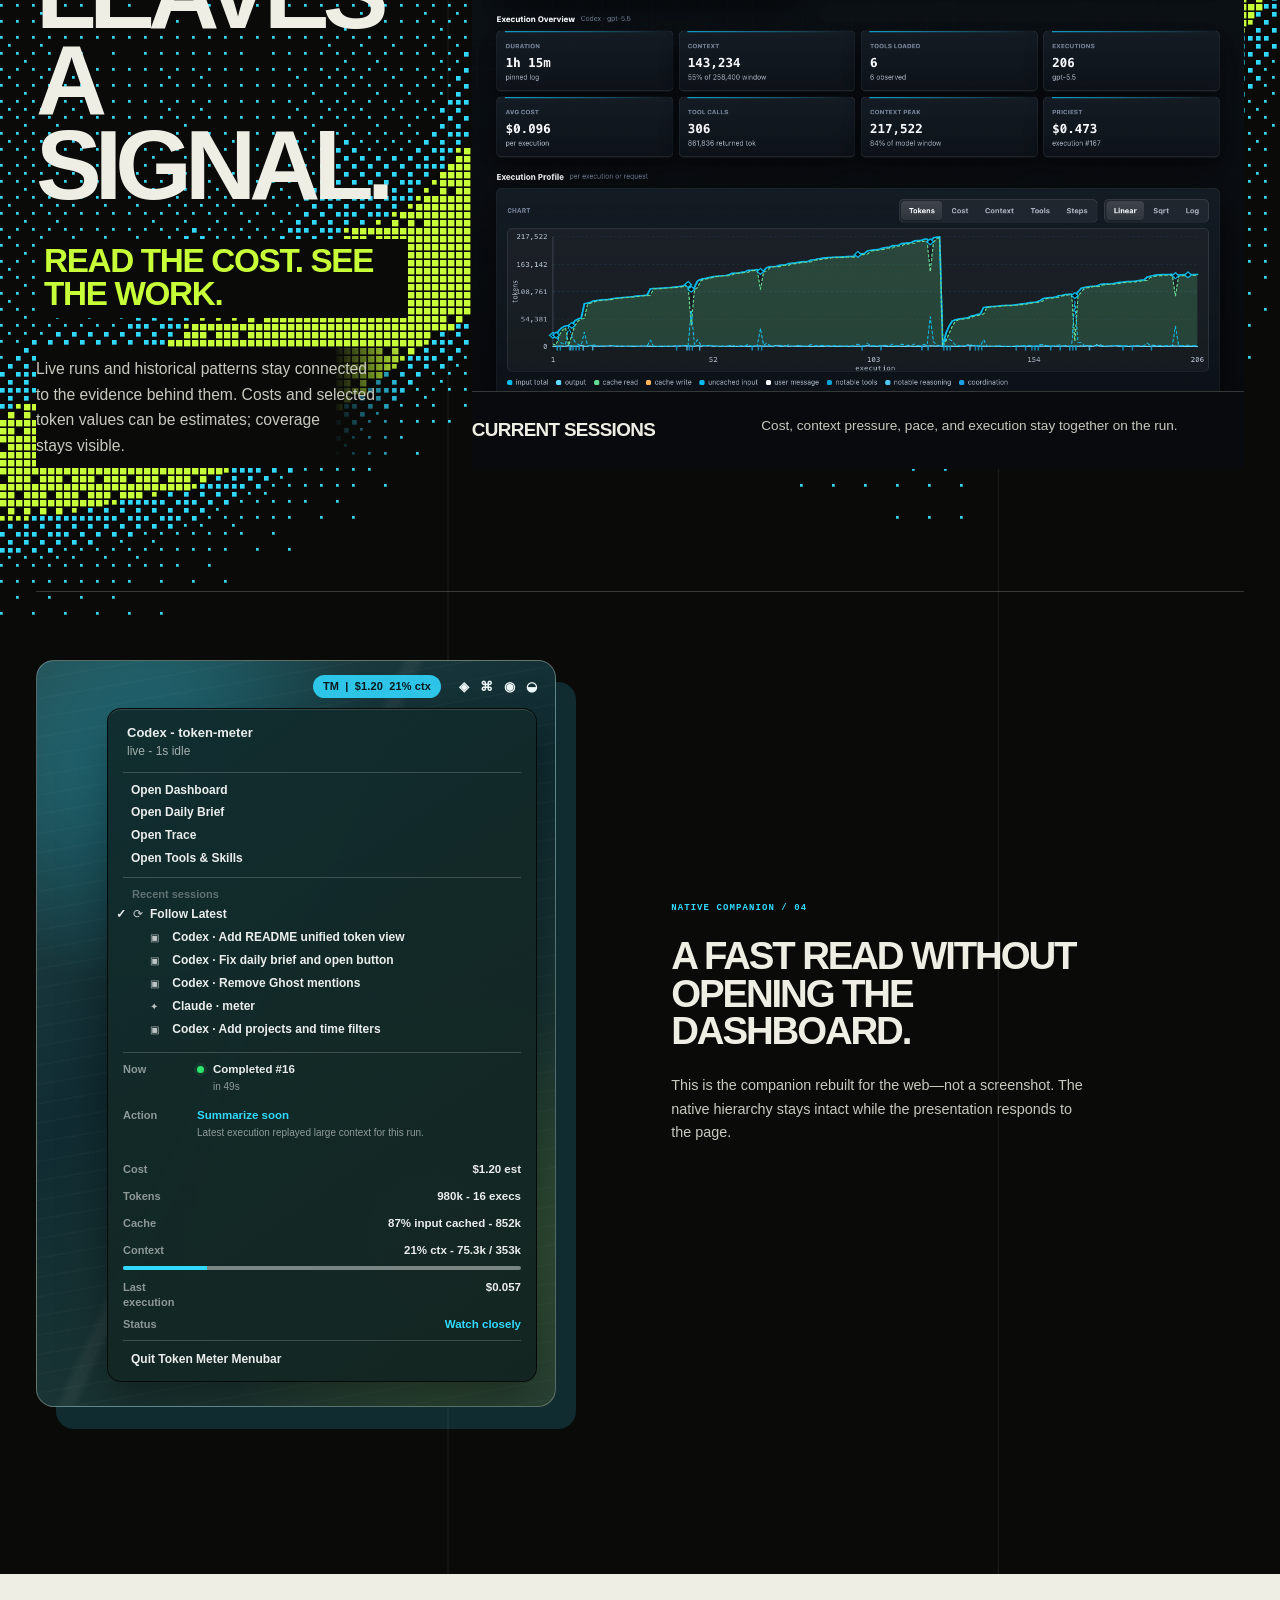
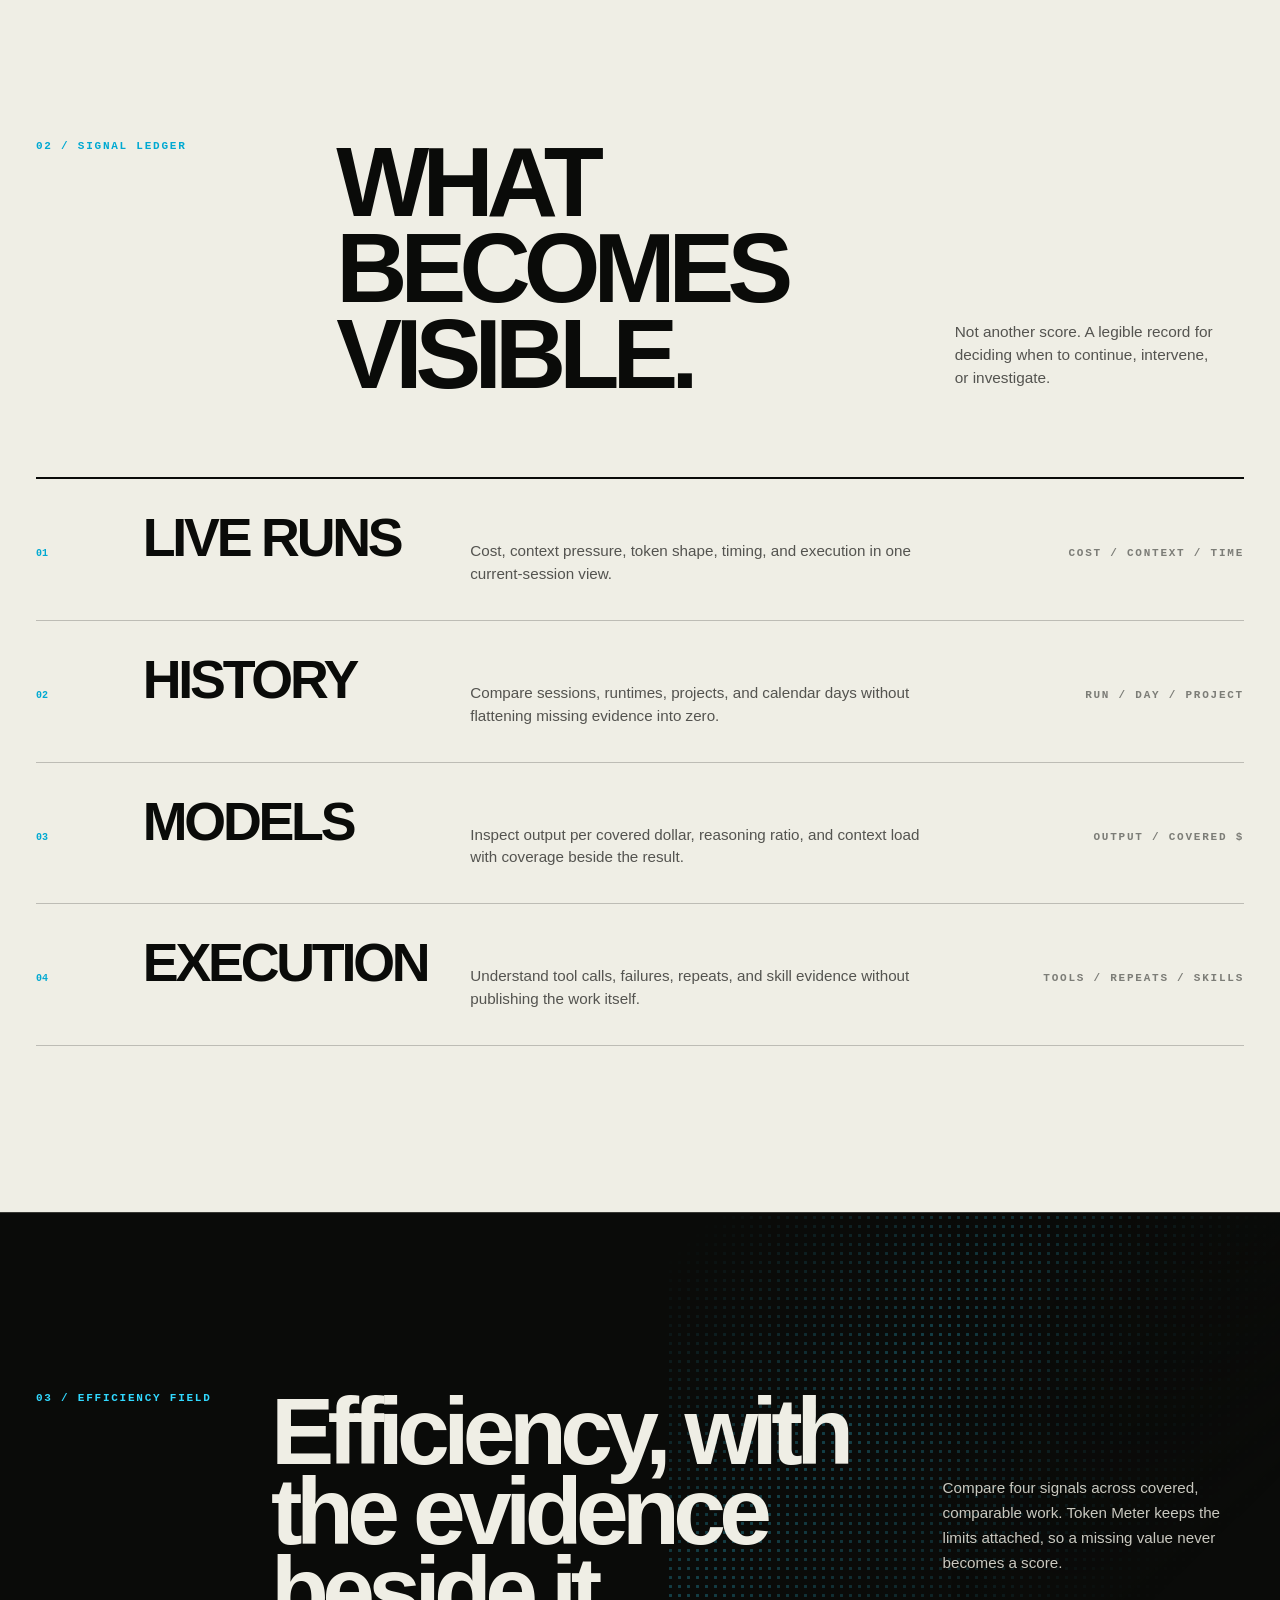
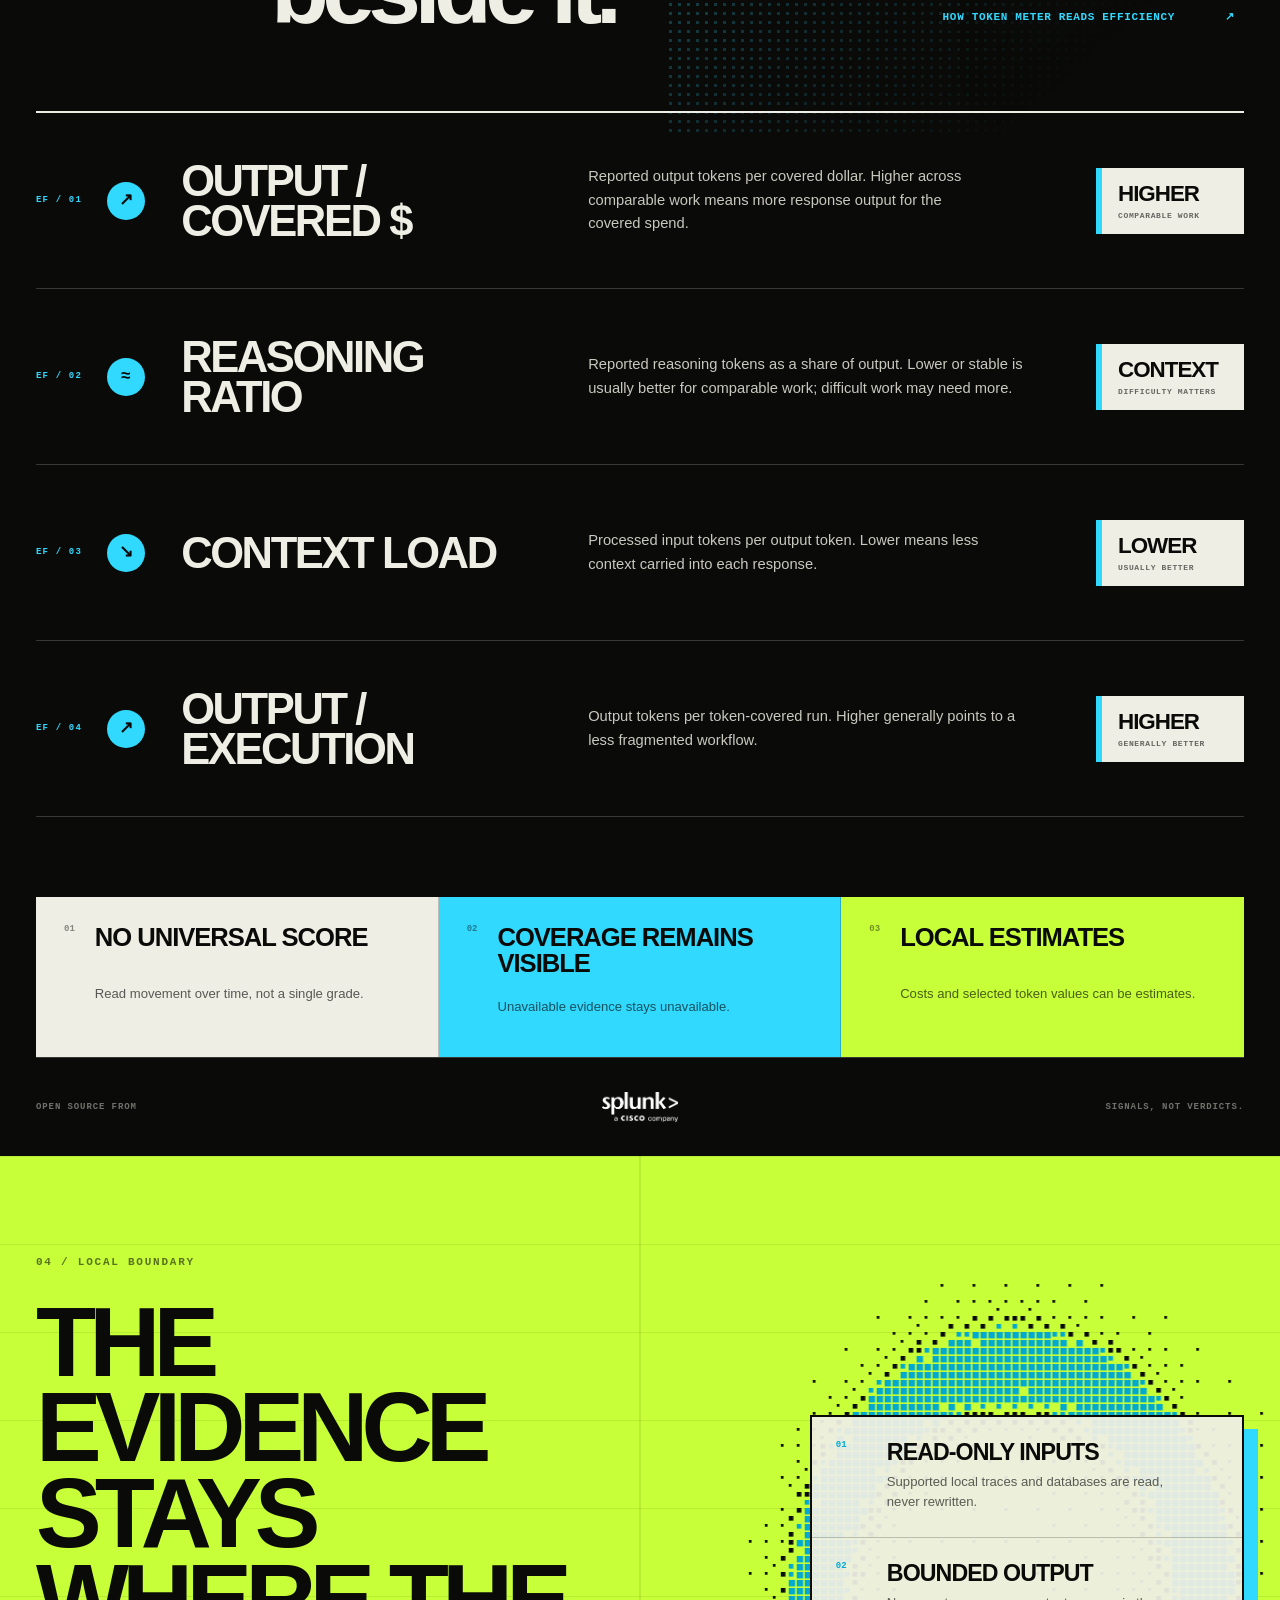
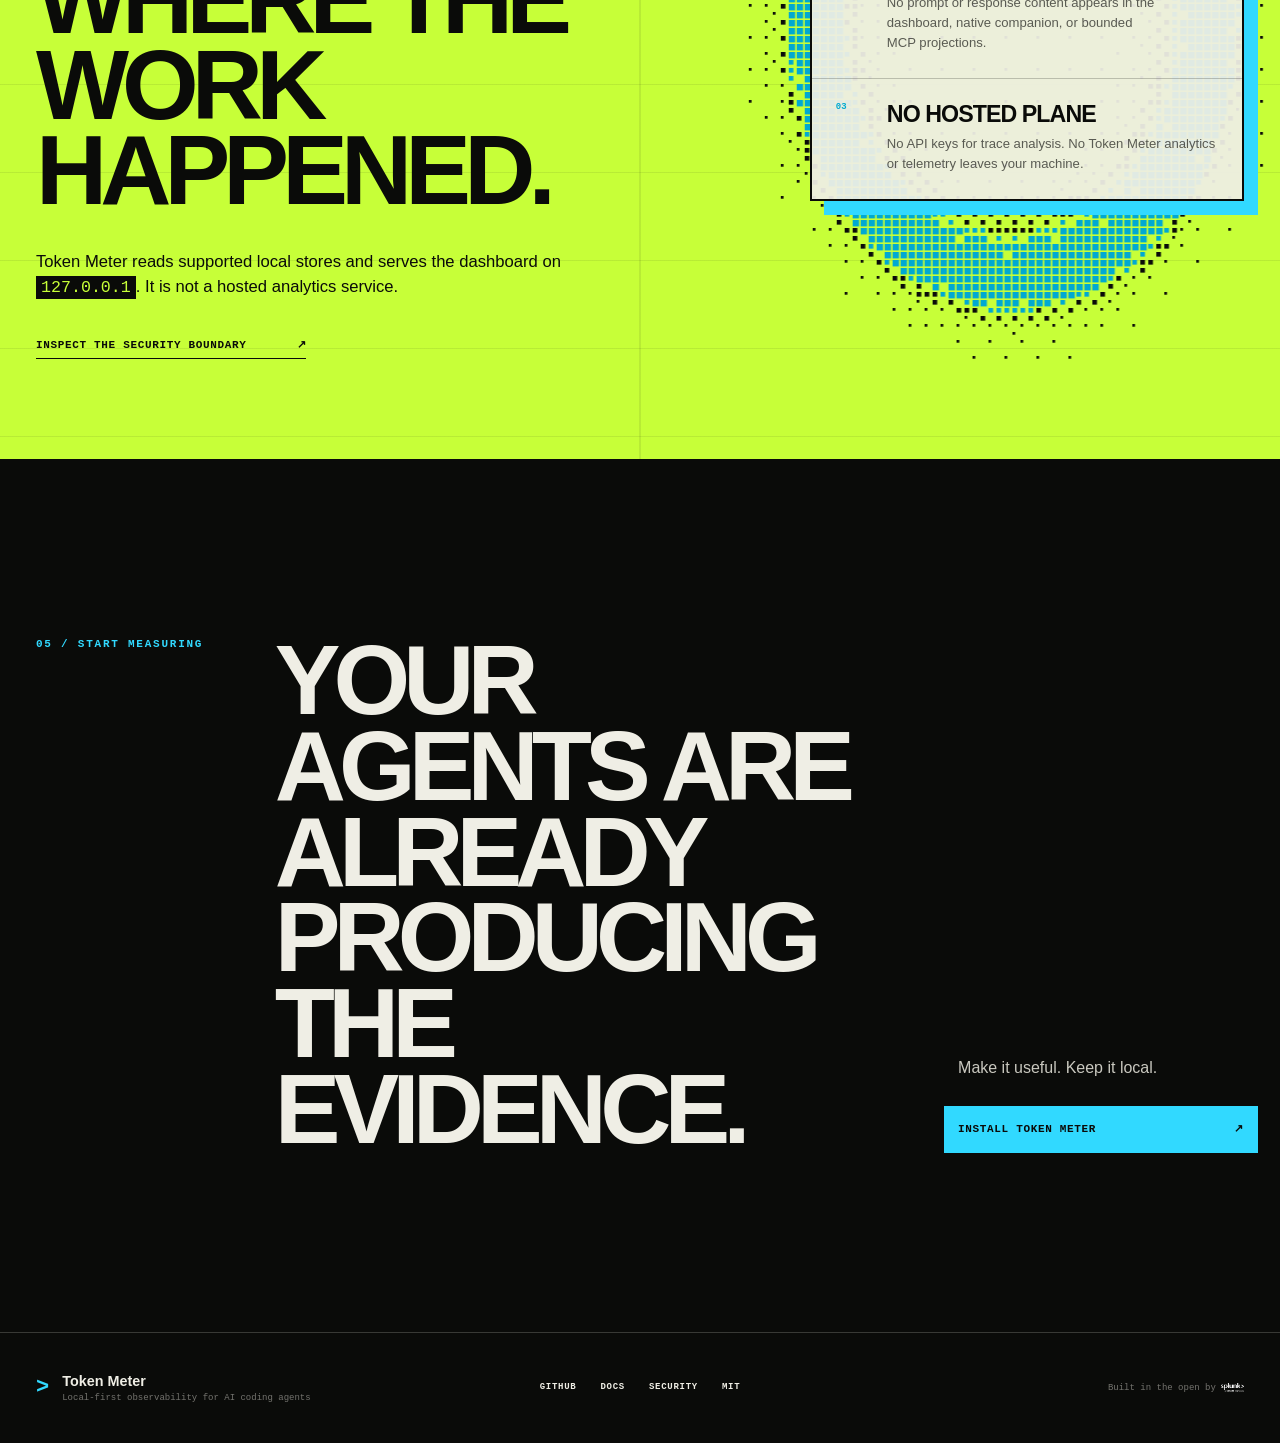
==== commit aa309c06: "docs: enlarge Splunk logo" ====
--- a/docs/index.html
+++ b/docs/index.html
@@ -22,7 +22,7 @@
       <a class="brand" href="#top" aria-label="Token Meter home">
         <span class="brand-mark" aria-hidden="true">&gt;</span>
         <span class="brand-name">Token Meter</span>
-        <span class="brand-by">by <img class="splunk-logo" src="images/logo-splunk-acc-rgb-w.png" alt="Splunk" width="25" height="10"></span>
+        <span class="brand-partner"><span class="brand-divider" aria-hidden="true"></span><img class="splunk-logo" src="images/logo-splunk-acc-rgb-w.png" alt="Splunk" width="50" height="20"></span>
       </a>
       <nav class="site-nav" aria-label="Primary navigation">
         <a href="#product">Product</a>
--- a/docs/styles.css
+++ b/docs/styles.css
@@ -125,15 +125,17 @@
   white-space: nowrap;
 }
 
-.brand-by {
+.brand-partner {
   display: inline-flex;
-  gap: 5px;
   align-items: center;
-  margin-left: 2px;
-  color: rgba(239, 238, 229, 0.46);
-  font: 500 7px/1 var(--mono);
-  letter-spacing: 0.08em;
-  text-transform: uppercase;
+  gap: 12px;
+  margin-left: 3px;
+}
+
+.brand-divider {
+  width: 1px;
+  height: 22px;
+  background: rgba(239, 238, 229, 0.28);
 }
 
 .splunk-logo {
@@ -144,8 +146,8 @@
   vertical-align: middle;
 }
 
-.brand-by .splunk-logo {
-  height: 12px;
+.brand-partner .splunk-logo {
+  height: 20px;
 }
 
 .brand-mark {
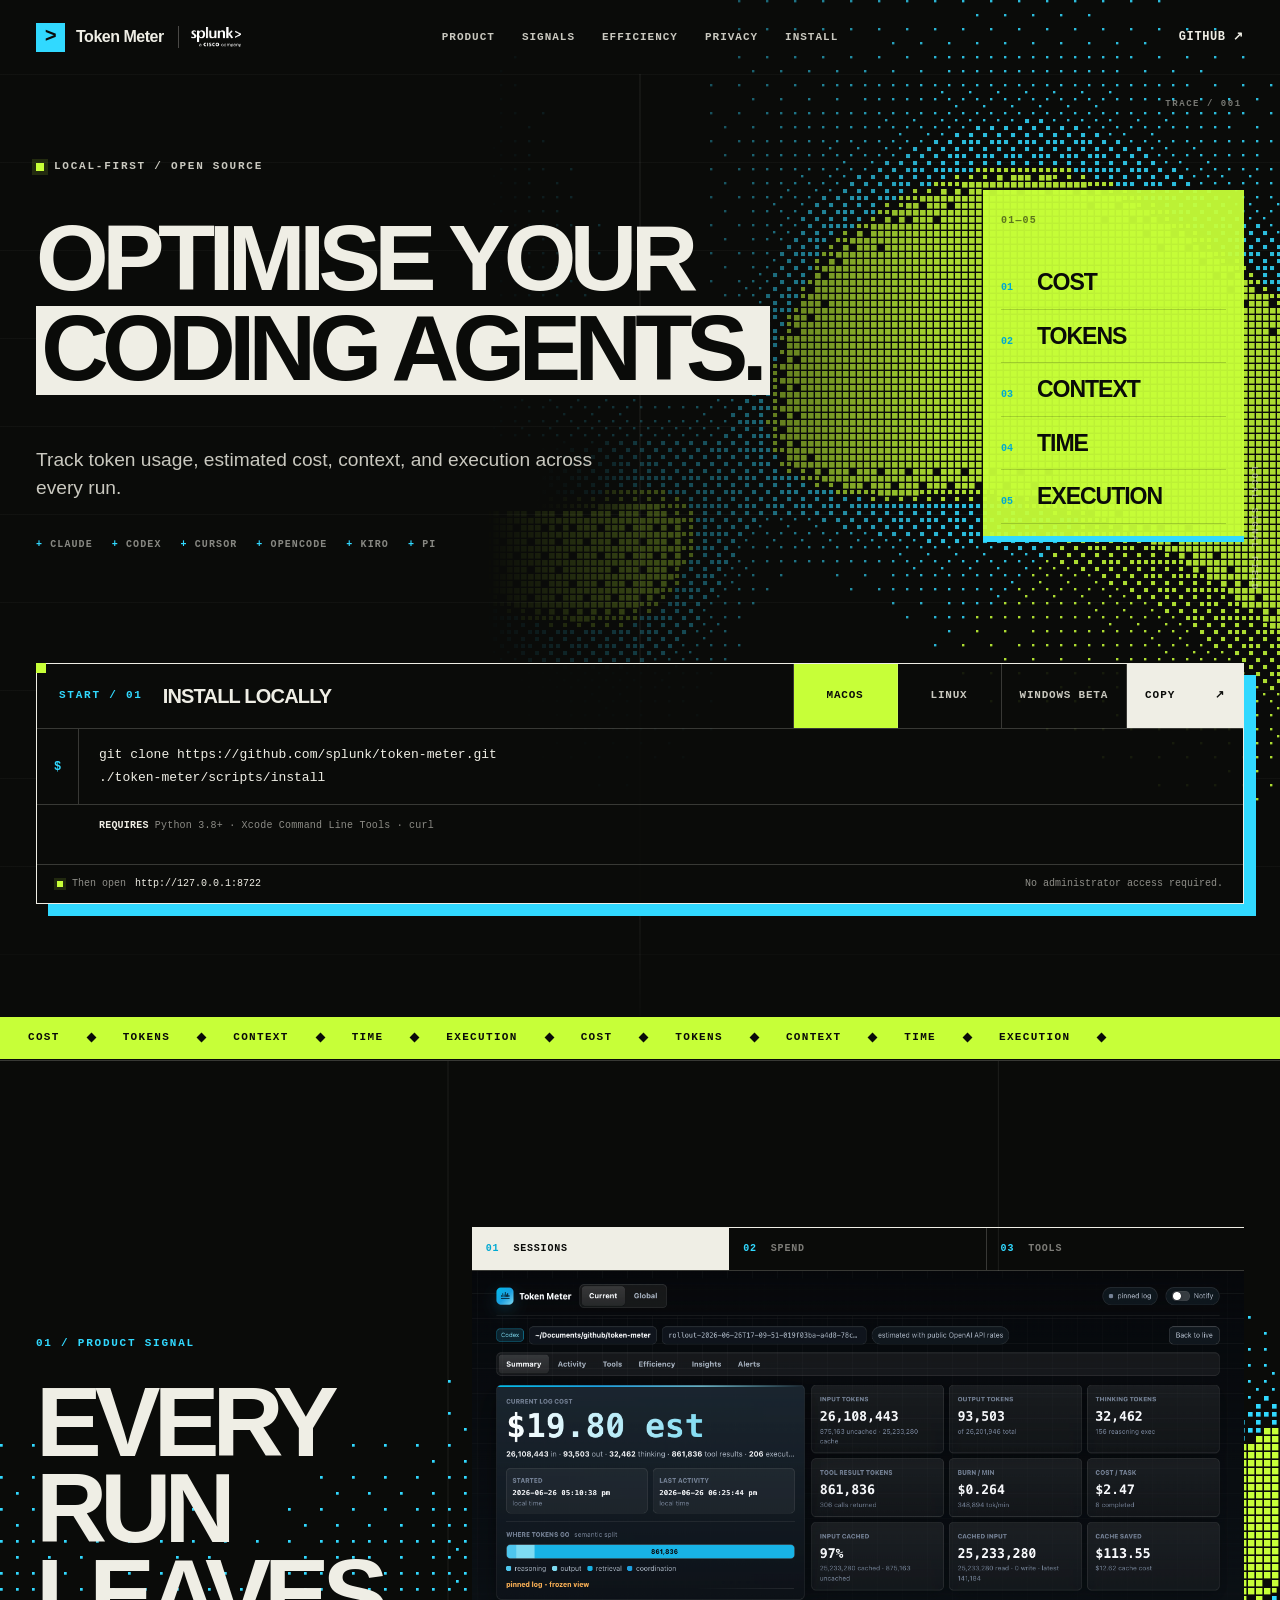
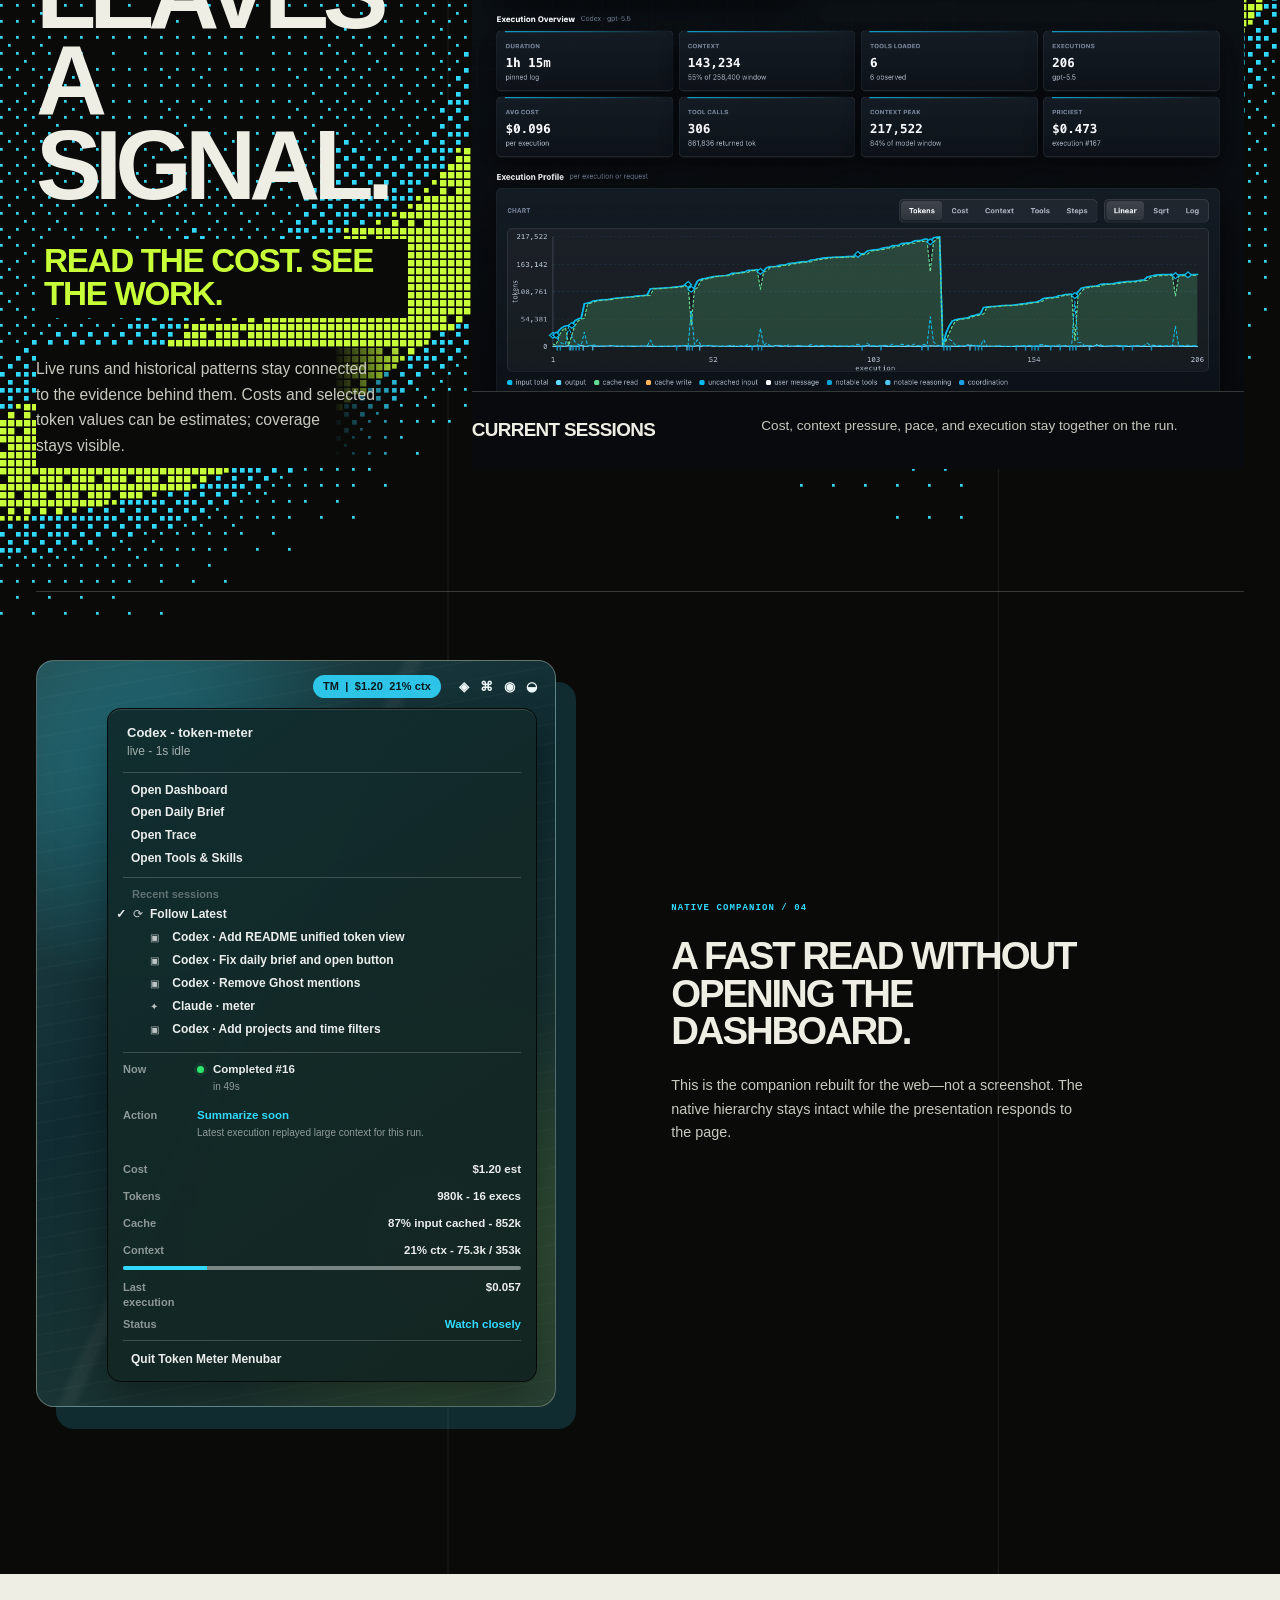
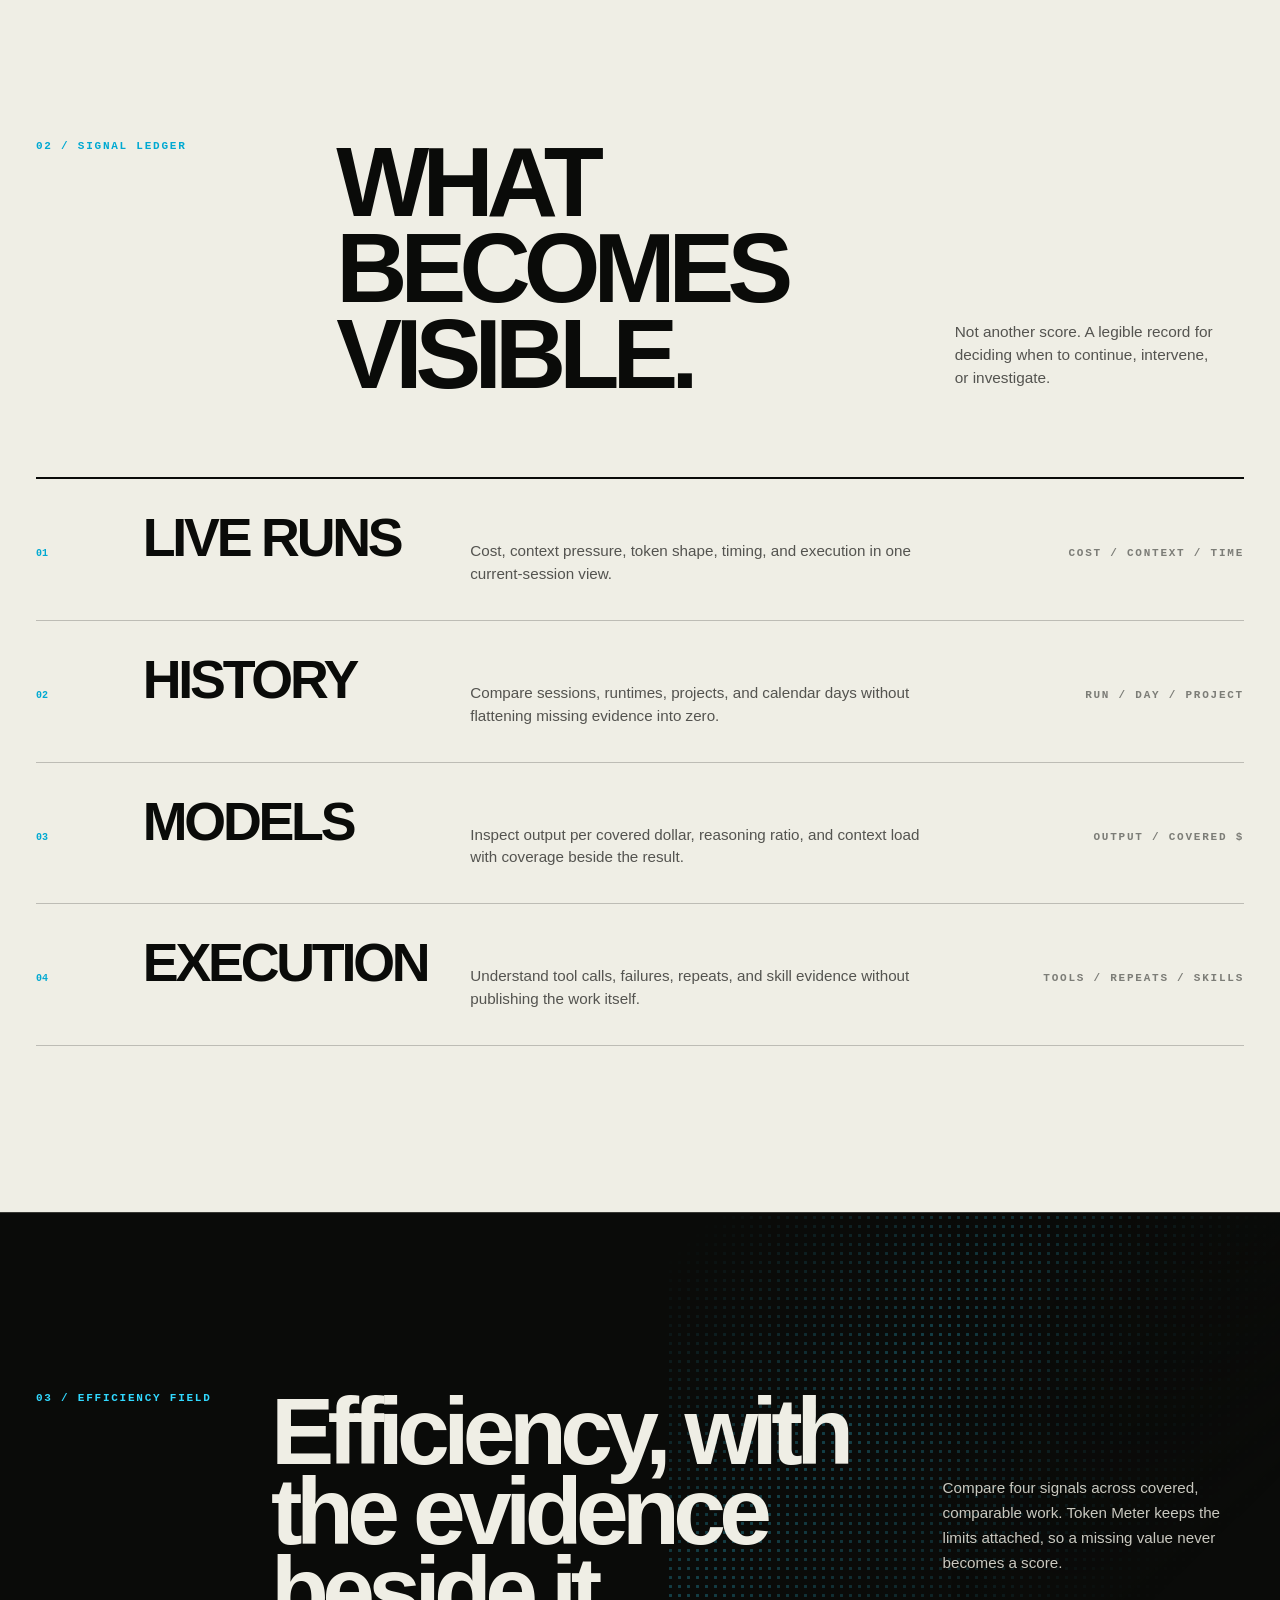
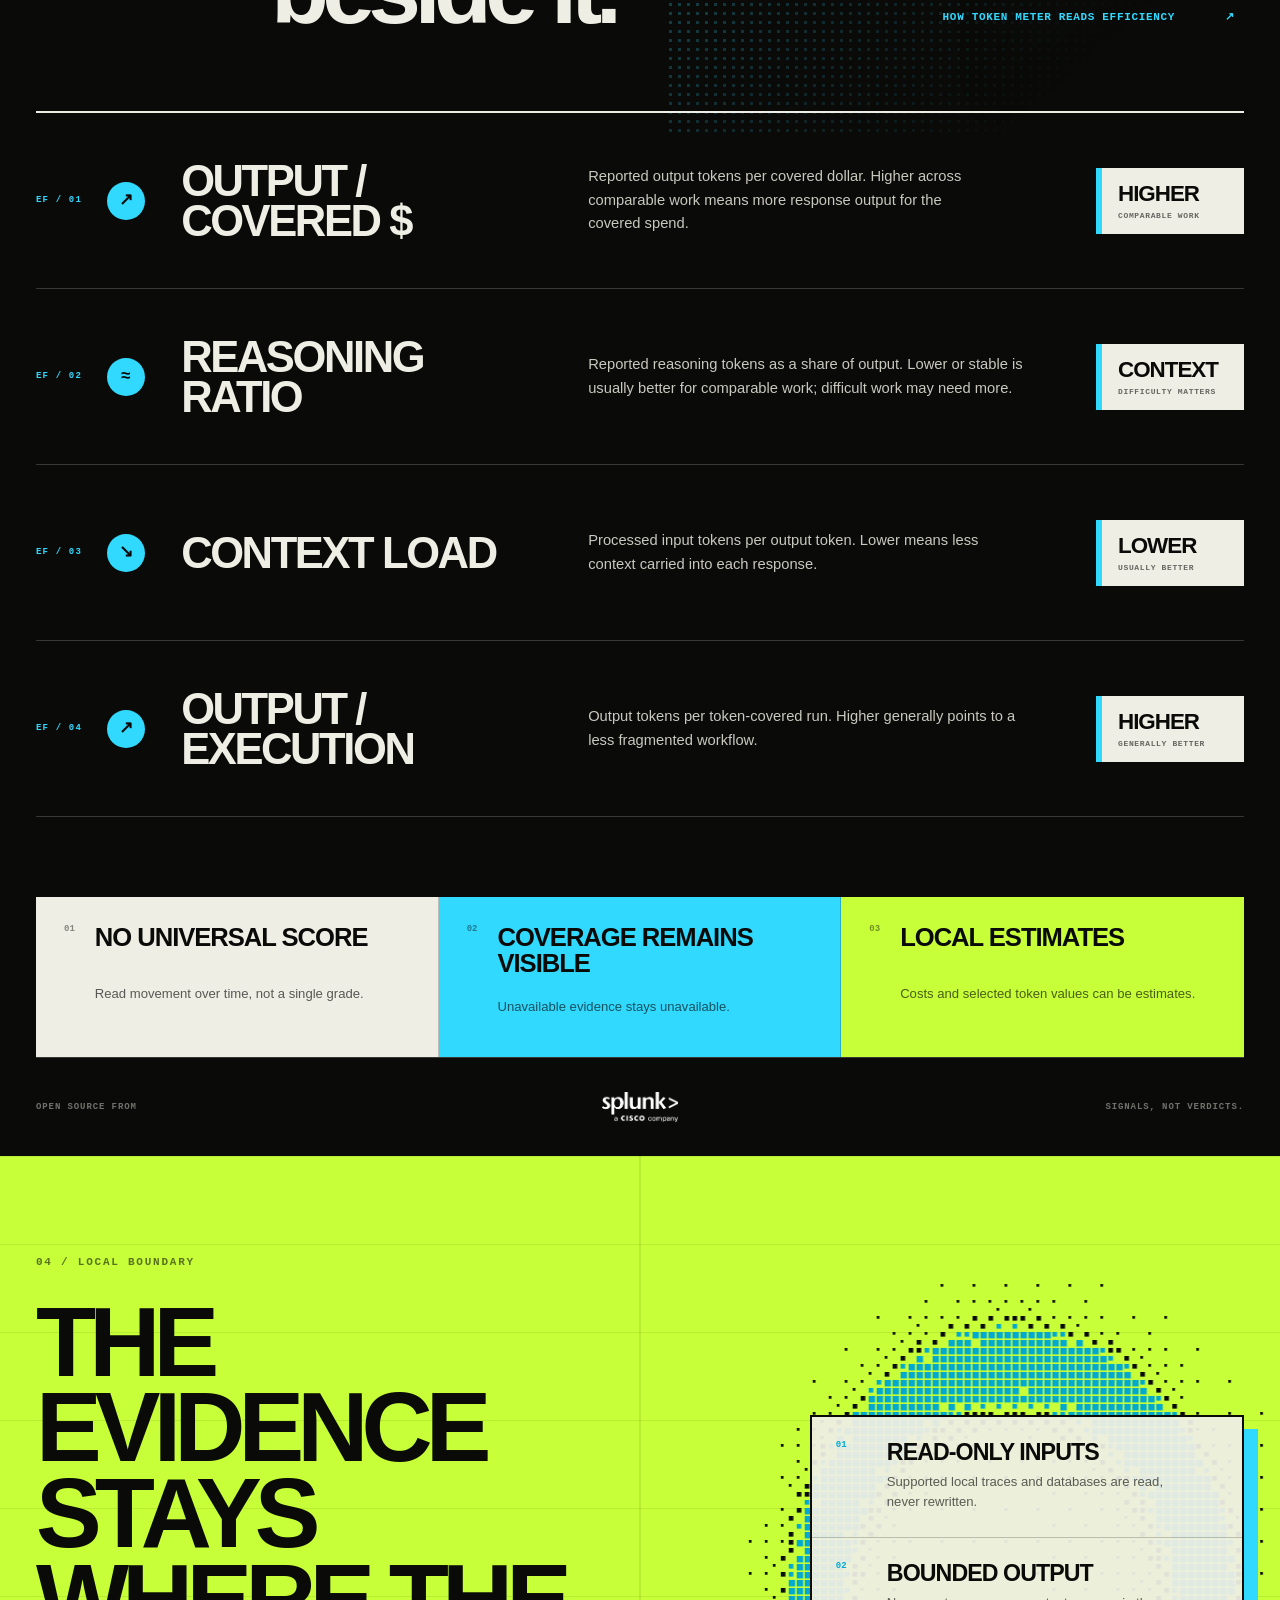
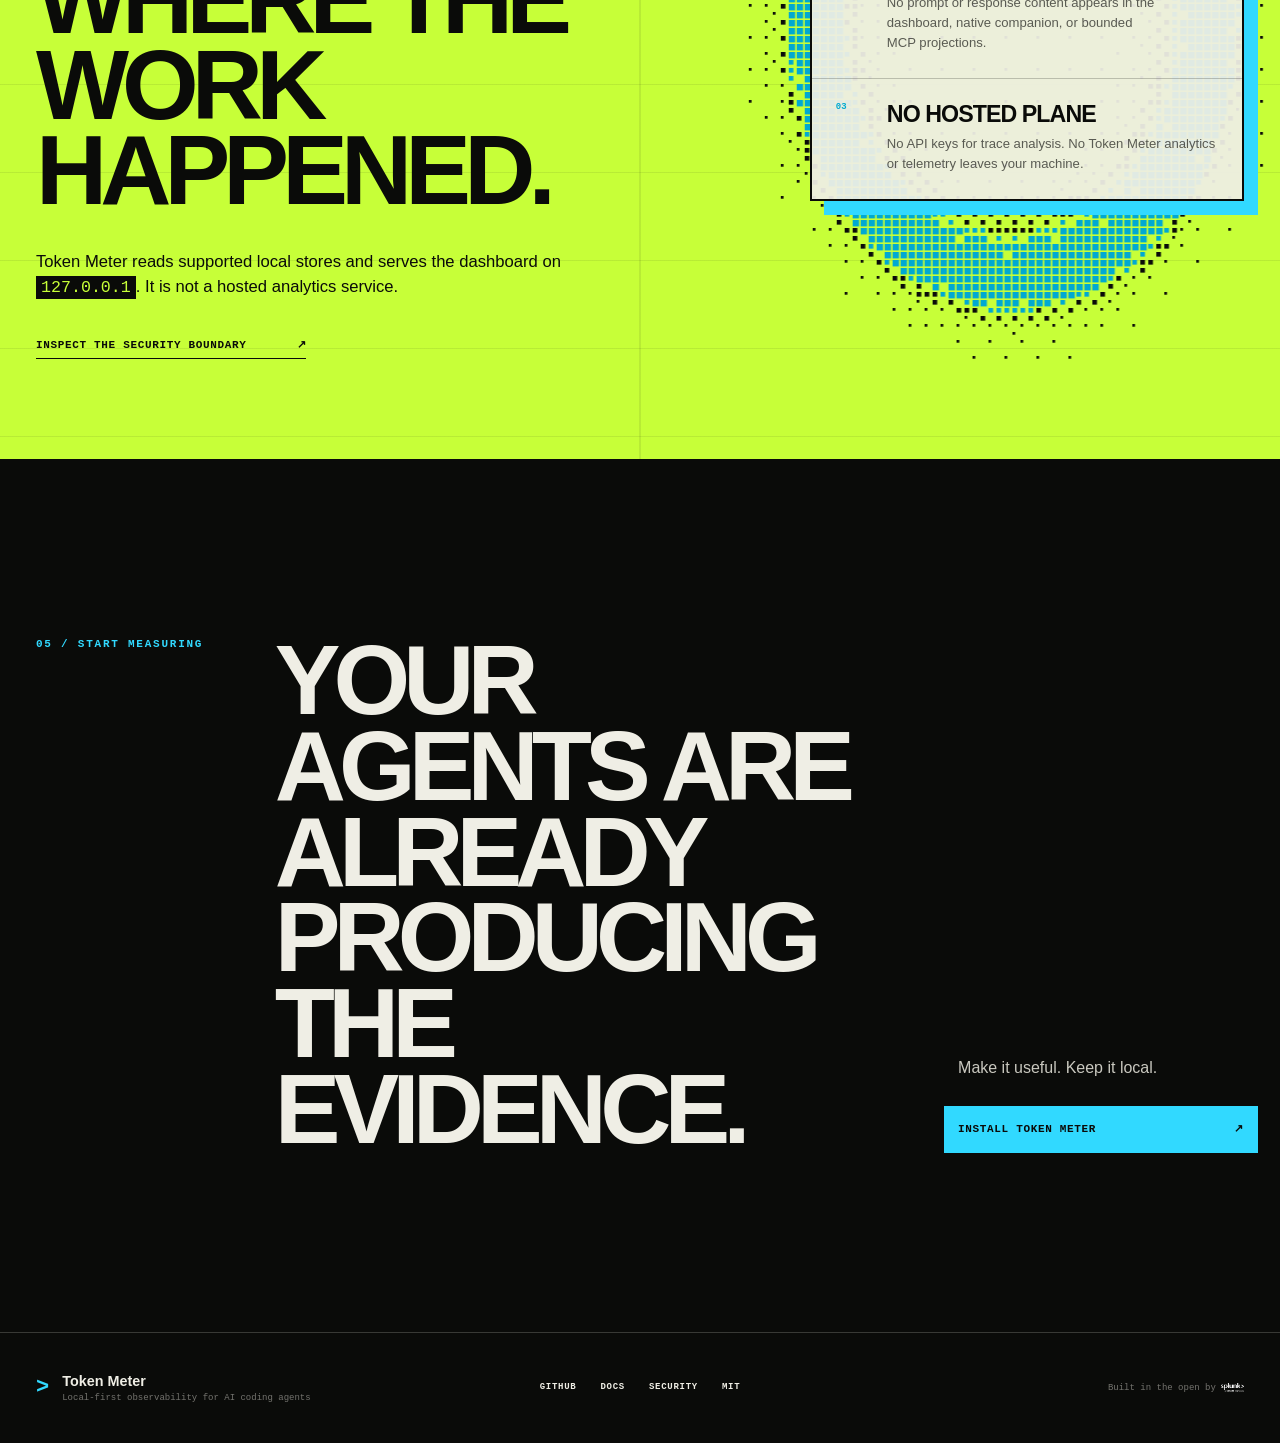
==== commit 68108ac0: "docs: changes for seo" ====
--- a/docs/index.html
+++ b/docs/index.html
@@ -5,12 +5,19 @@
   <meta name="viewport" content="width=device-width, initial-scale=1">
   <meta name="theme-color" content="#0a0b09">
   <meta name="color-scheme" content="dark light">
-  <meta name="description" content="Optimise your coding agents with local-first visibility into cost, tokens, context, time, and execution.">
-  <meta property="og:title" content="Token Meter — Optimise your coding agents">
-  <meta property="og:description" content="Local-first visibility for Claude, Codex, Cursor, OpenCode, Kiro, and Pi.">
+  <meta name="description" content="Open-source, local-first dashboard for AI coding agent token usage, estimated cost, context, time, tools, and execution across Claude, Codex, Cursor, and more.">
+  <meta property="og:title" content="Token Meter — AI coding agent usage and cost, locally">
+  <meta property="og:description" content="Track token usage, estimated cost, context, time, tools, and execution across Claude, Codex, Cursor, OpenCode, Kiro, and Pi.">
   <meta property="og:type" content="website">
+  <meta property="og:url" content="https://splunk.github.io/token-meter/">
+  <meta property="og:image" content="https://splunk.github.io/token-meter/images/dashboard.png">
   <meta name="twitter:card" content="summary_large_image">
-  <title>Token Meter — Optimise your coding agents</title>
+  <meta name="twitter:title" content="Token Meter — AI coding agent usage and cost, locally">
+  <meta name="twitter:description" content="Open-source, local-first usage and cost dashboard for Claude, Codex, Cursor, OpenCode, Kiro, and Pi.">
+  <meta name="twitter:image" content="https://splunk.github.io/token-meter/images/dashboard.png">
+  <title>Token Meter — Local AI coding agent usage and cost dashboard</title>
+  <link rel="canonical" href="https://splunk.github.io/token-meter/">
+  <link rel="describedby" href="llms.txt">
   <link rel="icon" type="image/svg+xml" href="favicon.svg">
   <link rel="stylesheet" href="styles.css">
 </head>
@@ -47,7 +54,7 @@
         <div class="hero-copy" data-reveal>
           <p class="eyebrow"><span></span> Local-first / Open source</p>
           <h1 id="hero-title"><span class="hero-title-line">Optimise your</span> <span class="hero-title-line hero-title-emphasis">coding agents.</span></h1>
-          <p class="hero-lede">See the cost, context, and execution behind every run—while the traces stay on your machine.</p>
+          <p class="hero-lede">Track token usage, estimated cost, context, and execution across every run.</p>
           <div class="hero-facts" aria-label="Token Meter facts">
             <span>Claude</span><span>Codex</span><span>Cursor</span><span>OpenCode</span><span>Kiro</span><span>Pi</span>
           </div>
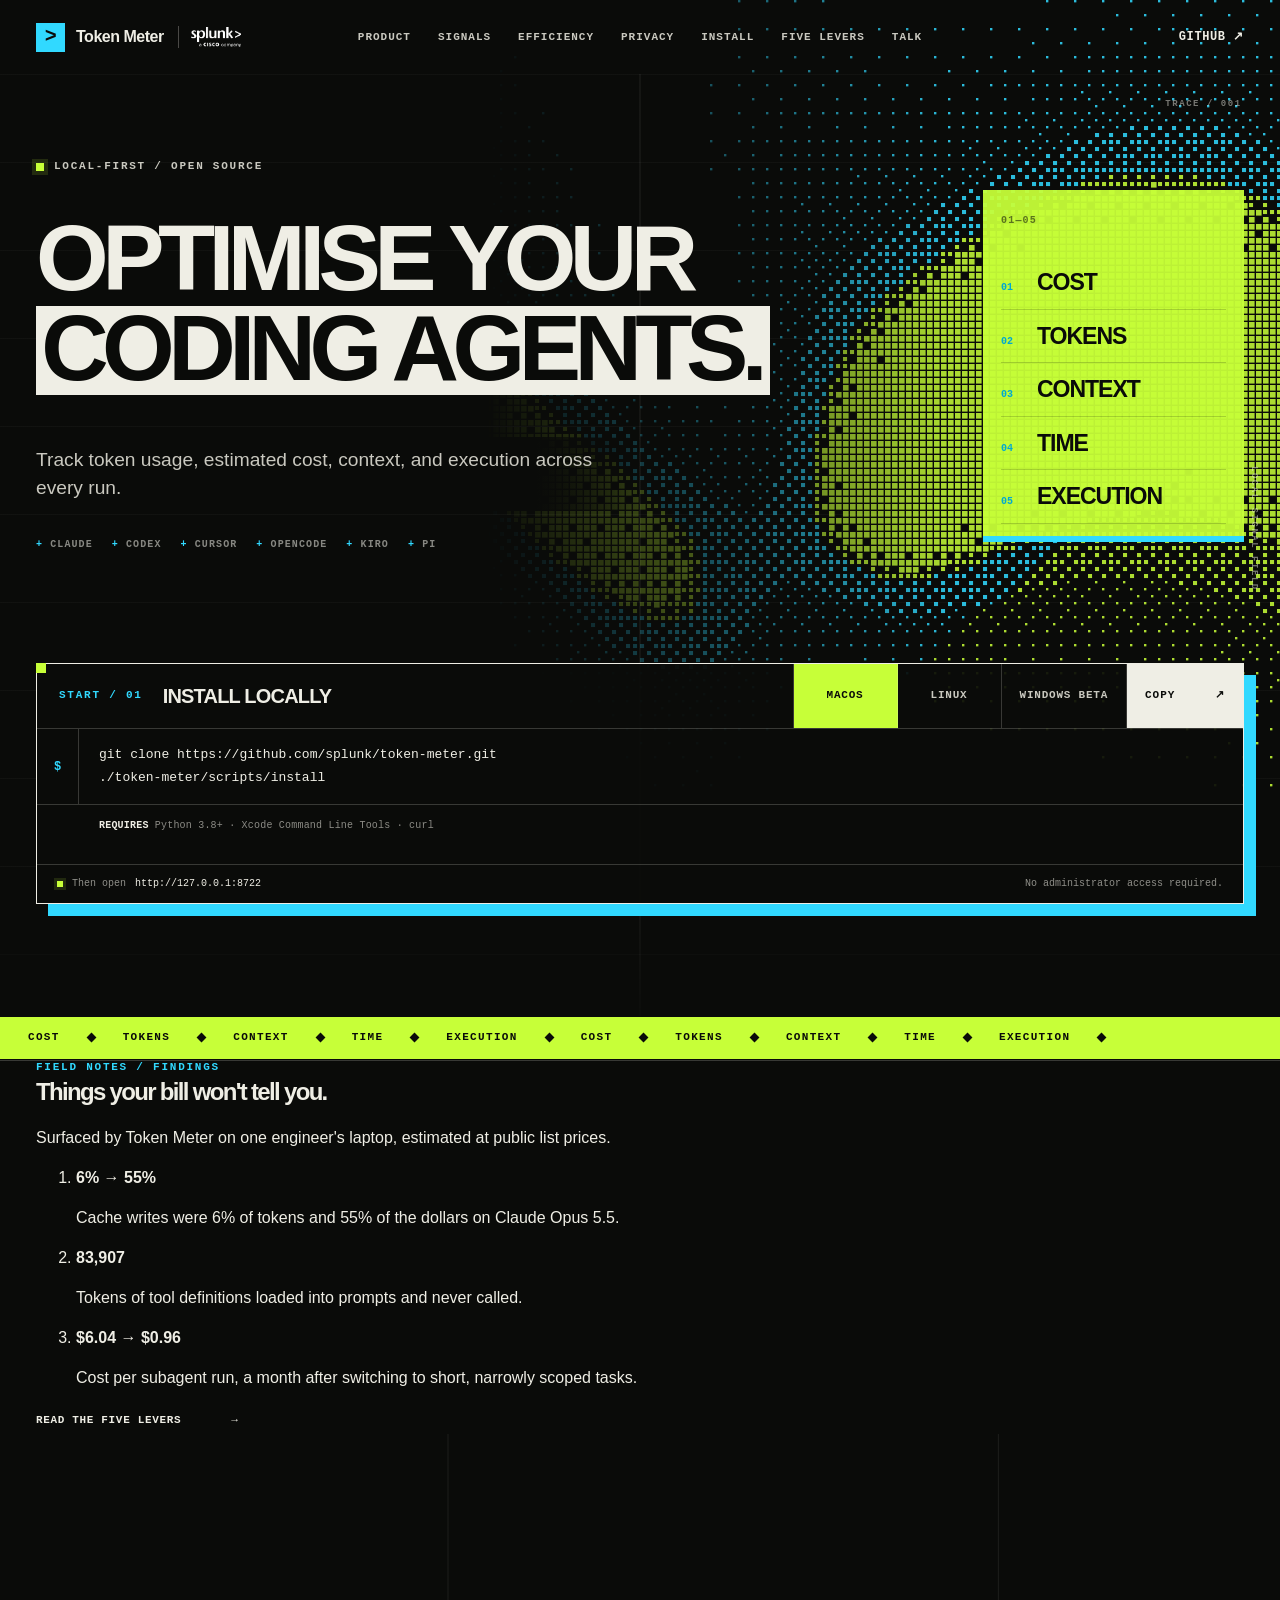
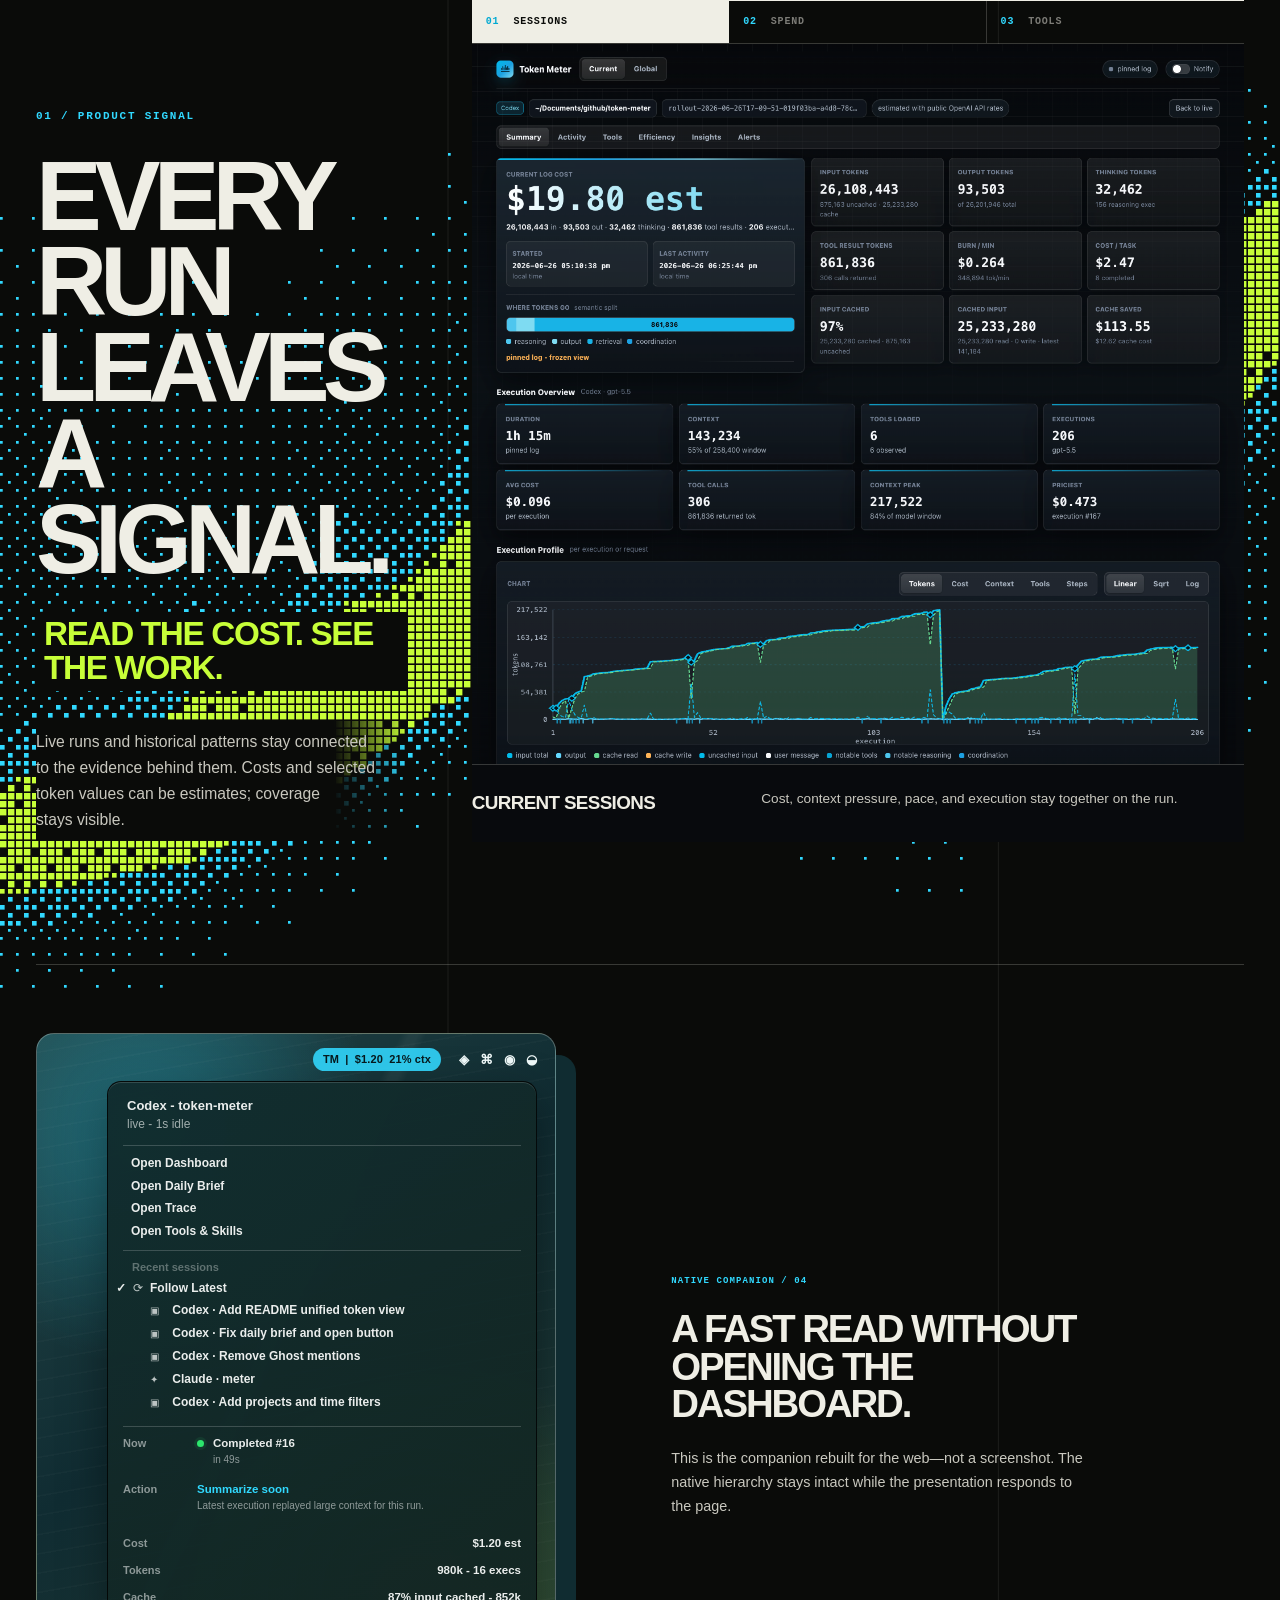
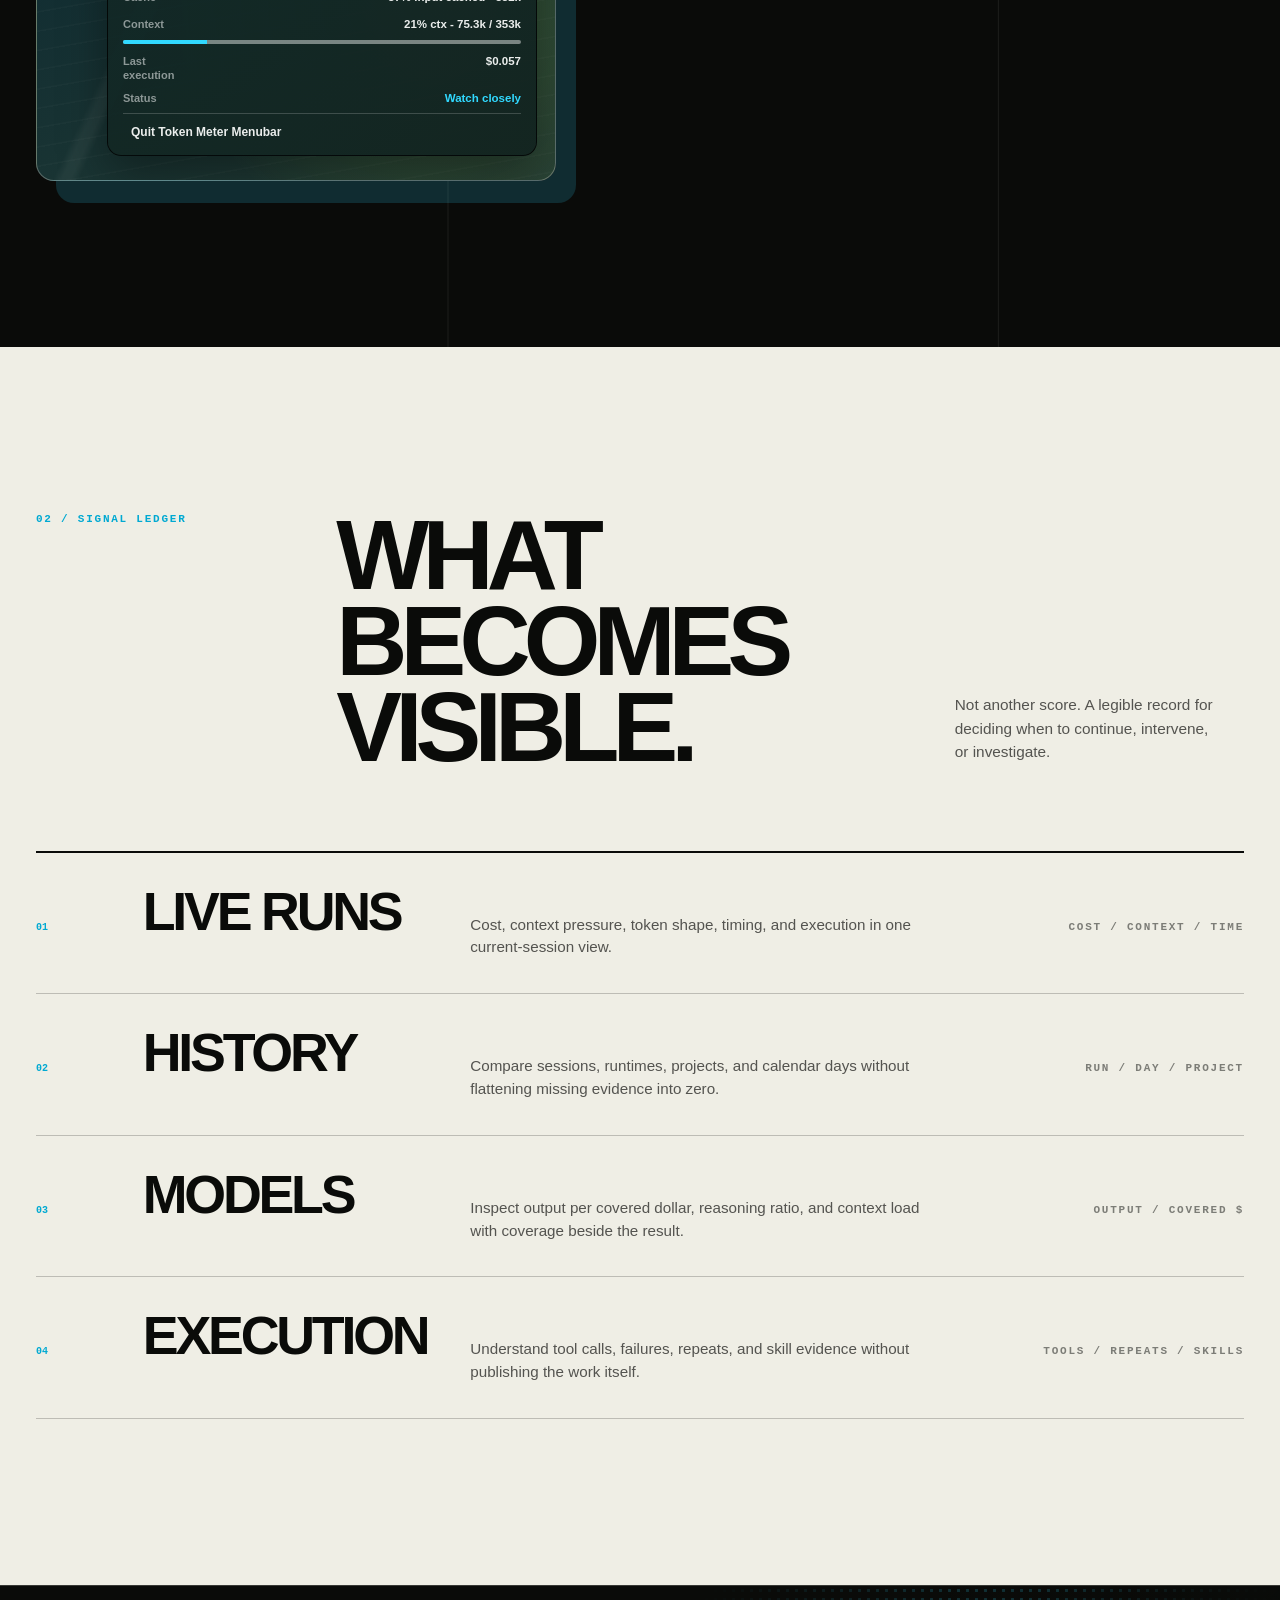
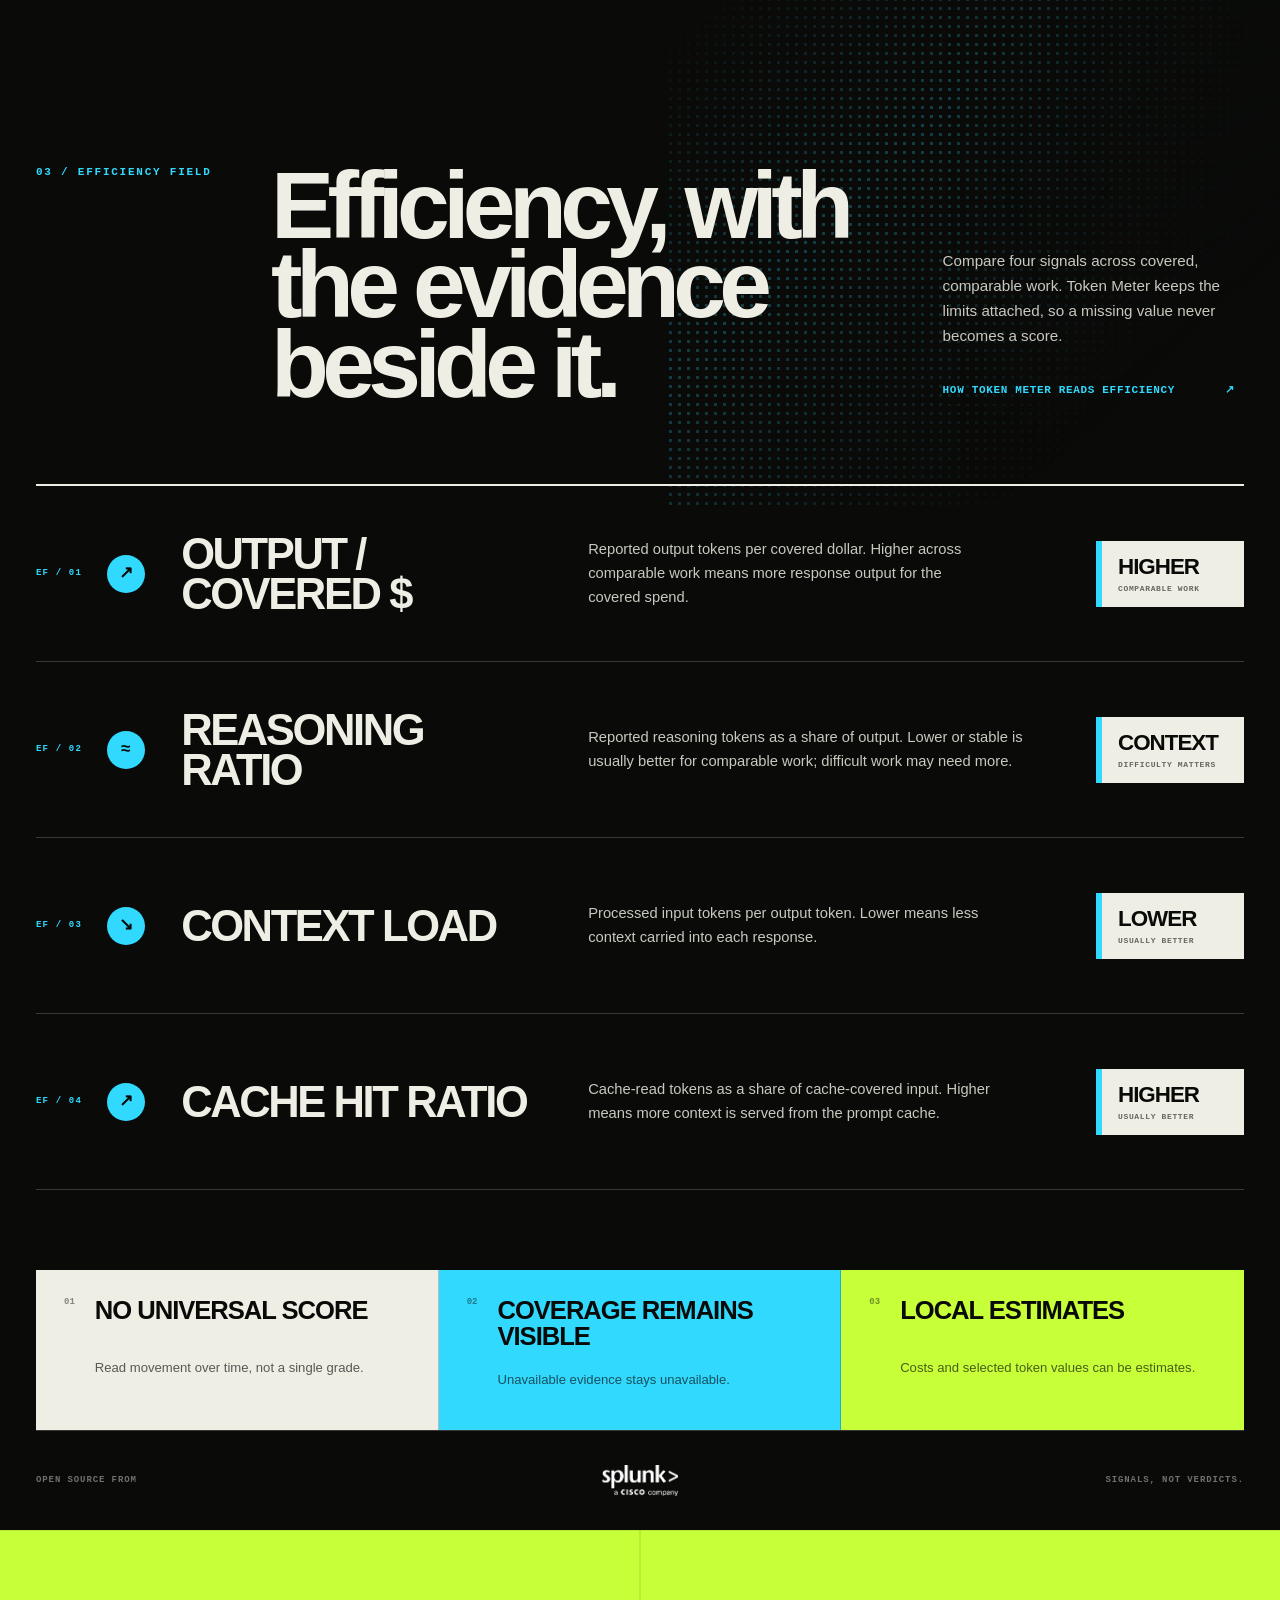
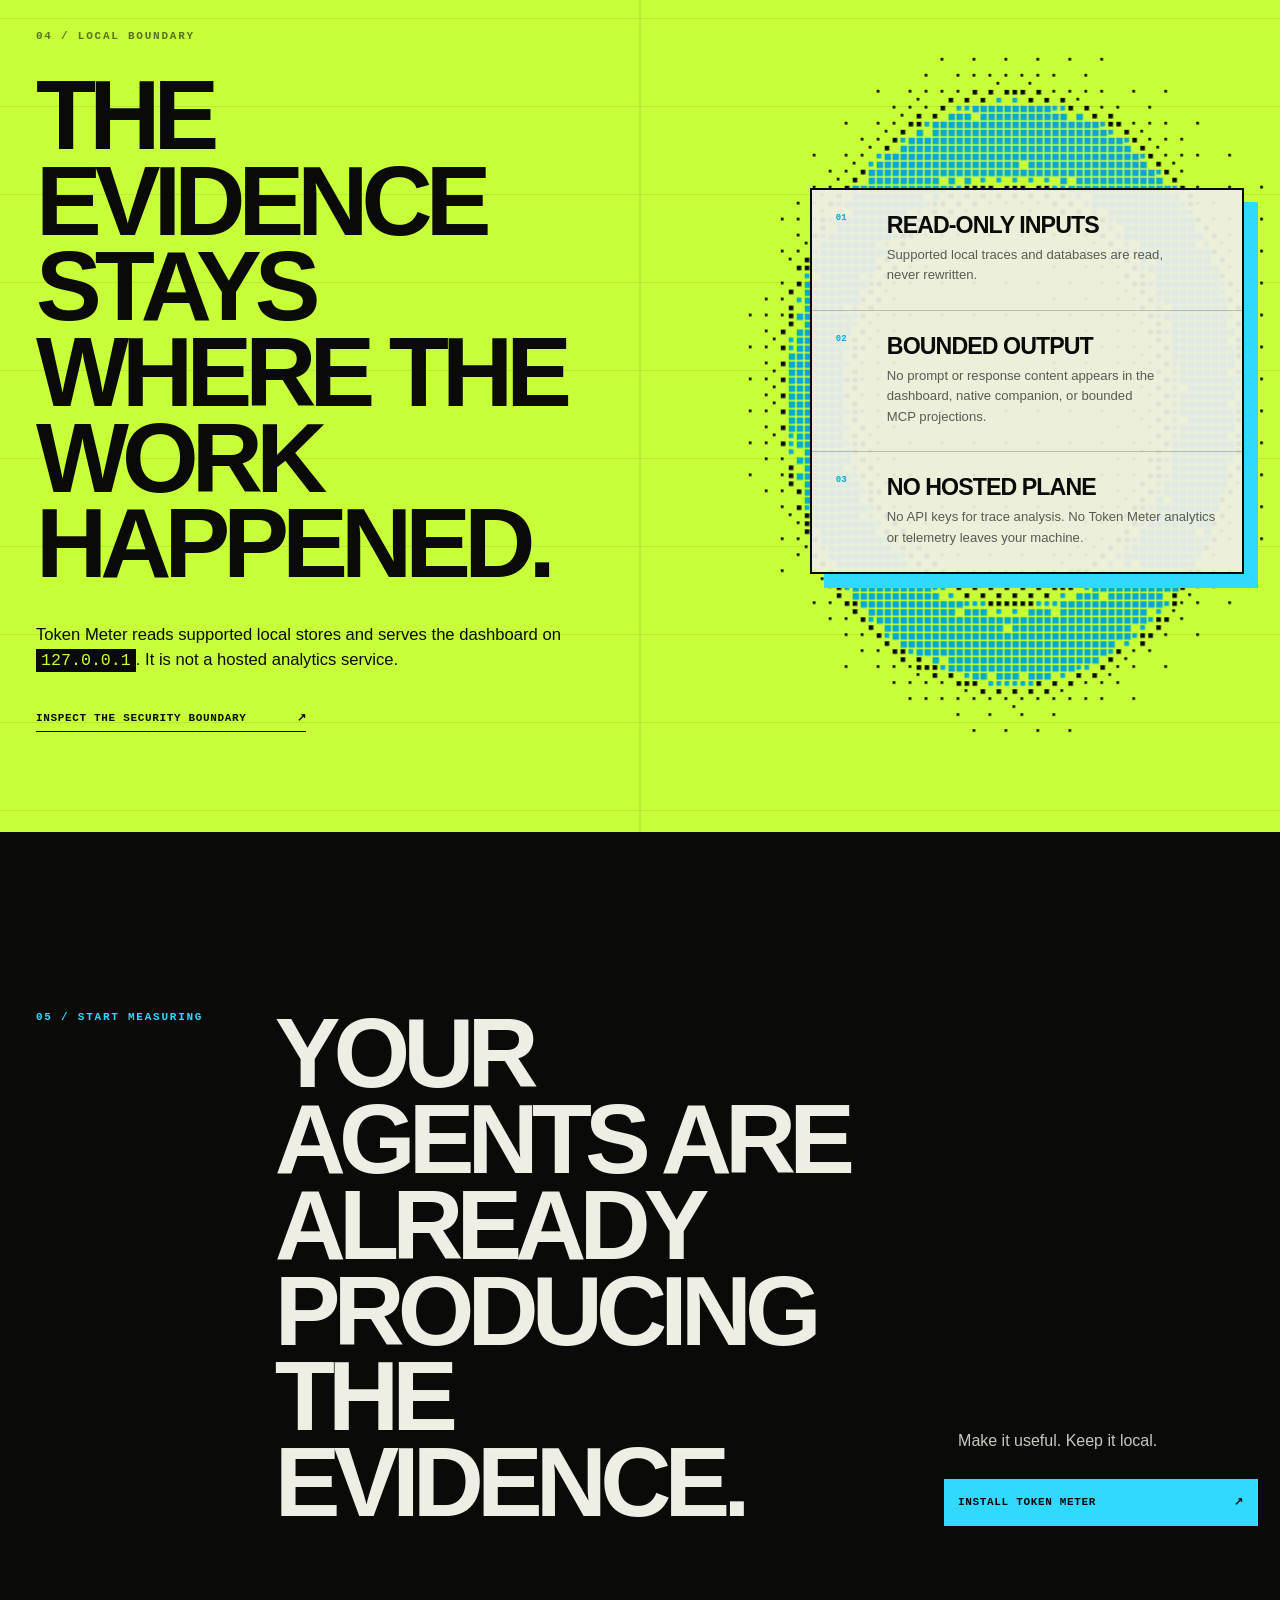
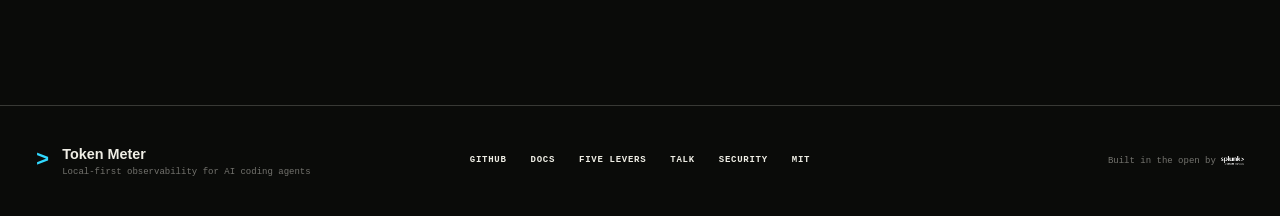
==== commit ce079c53: "docs: publish the Token Meter talk deck on GitHub Pages Serves the deck at /talk/ with a "Know more"" ====
--- a/docs/index.html
+++ b/docs/index.html
@@ -37,6 +37,8 @@
         <a href="#efficiency">Efficiency</a>
         <a href="#privacy">Privacy</a>
         <a href="#install">Install</a>
+        <a href="token-optimization.html">Five levers</a>
+        <a href="talk/">Talk</a>
       </nav>
       <a class="repo-link" href="https://github.com/splunk/token-meter" target="_blank" rel="noopener noreferrer">
         GitHub <span aria-hidden="true">↗</span>
@@ -117,6 +119,22 @@
           <span>Cost</span><i></i><span>Tokens</span><i></i><span>Context</span><i></i><span>Time</span><i></i><span>Execution</span><i></i>
           <span>Cost</span><i></i><span>Tokens</span><i></i><span>Context</span><i></i><span>Time</span><i></i><span>Execution</span><i></i>
         </div>
+      </div>
+    </section>
+
+    <section class="findings-section" id="findings" aria-labelledby="findings-title">
+      <div class="shell findings-layout">
+        <header class="findings-heading" data-reveal>
+          <p class="section-index">Field notes / Findings</p>
+          <h2 id="findings-title">Things your bill won't tell you.</h2>
+          <p>Surfaced by Token Meter on one engineer's laptop, estimated at public list prices.</p>
+        </header>
+        <ol class="findings-list" data-reveal>
+          <li class="finding"><strong>6% → 55%</strong><p>Cache writes were 6% of tokens and 55% of the dollars on Claude Opus 5.5.</p></li>
+          <li class="finding"><strong>83,907</strong><p>Tokens of tool definitions loaded into prompts and never called.</p></li>
+          <li class="finding"><strong>$6.04 → $0.96</strong><p>Cost per subagent run, a month after switching to short, narrowly scoped tasks.</p></li>
+        </ol>
+        <a class="text-link findings-link" href="token-optimization.html">Read the five levers <span aria-hidden="true">→</span></a>
       </div>
     </section>
 
@@ -257,7 +275,7 @@
           <h2 id="efficiency-title">Efficiency, with the evidence beside it.</h2>
           <div class="efficiency-intro">
             <p>Compare four signals across covered, comparable work. Token Meter keeps the limits attached, so a missing value never becomes a score.</p>
-            <a class="text-link efficiency-link" href="https://github.com/splunk/token-meter/blob/main/README.md#check-token-efficiency" target="_blank" rel="noopener noreferrer">How Token Meter reads efficiency <span aria-hidden="true">↗</span></a>
+            <a class="text-link efficiency-link" href="https://github.com/splunk/token-meter/blob/main/README.md#check-efficiency" target="_blank" rel="noopener noreferrer">How Token Meter reads efficiency <span aria-hidden="true">↗</span></a>
           </div>
         </header>
 
@@ -282,9 +300,9 @@
           </article>
           <article data-reveal>
             <div class="efficiency-signal-id"><span>EF / 04</span><i aria-hidden="true">↗</i></div>
-            <h3>Output / execution</h3>
-            <p>Output tokens per token-covered run. Higher generally points to a less fragmented workflow.</p>
-            <div class="efficiency-reading"><span>Higher</span><small>Generally better</small></div>
+            <h3>Cache hit ratio</h3>
+            <p>Cache-read tokens as a share of cache-covered input. Higher means more context is served from the prompt cache.</p>
+            <div class="efficiency-reading"><span>Higher</span><small>Usually better</small></div>
           </article>
         </div>
 
@@ -338,6 +356,8 @@
       <div class="footer-links">
         <a href="https://github.com/splunk/token-meter" target="_blank" rel="noopener noreferrer">GitHub</a>
         <a href="https://github.com/splunk/token-meter/blob/main/README.md" target="_blank" rel="noopener noreferrer">Docs</a>
+        <a href="token-optimization.html">Five levers</a>
+        <a href="talk/">Talk</a>
         <a href="https://github.com/splunk/token-meter/blob/main/specs/SECURITY.md" target="_blank" rel="noopener noreferrer">Security</a>
         <a href="https://github.com/splunk/token-meter/blob/main/LICENSE" target="_blank" rel="noopener noreferrer">MIT</a>
       </div>
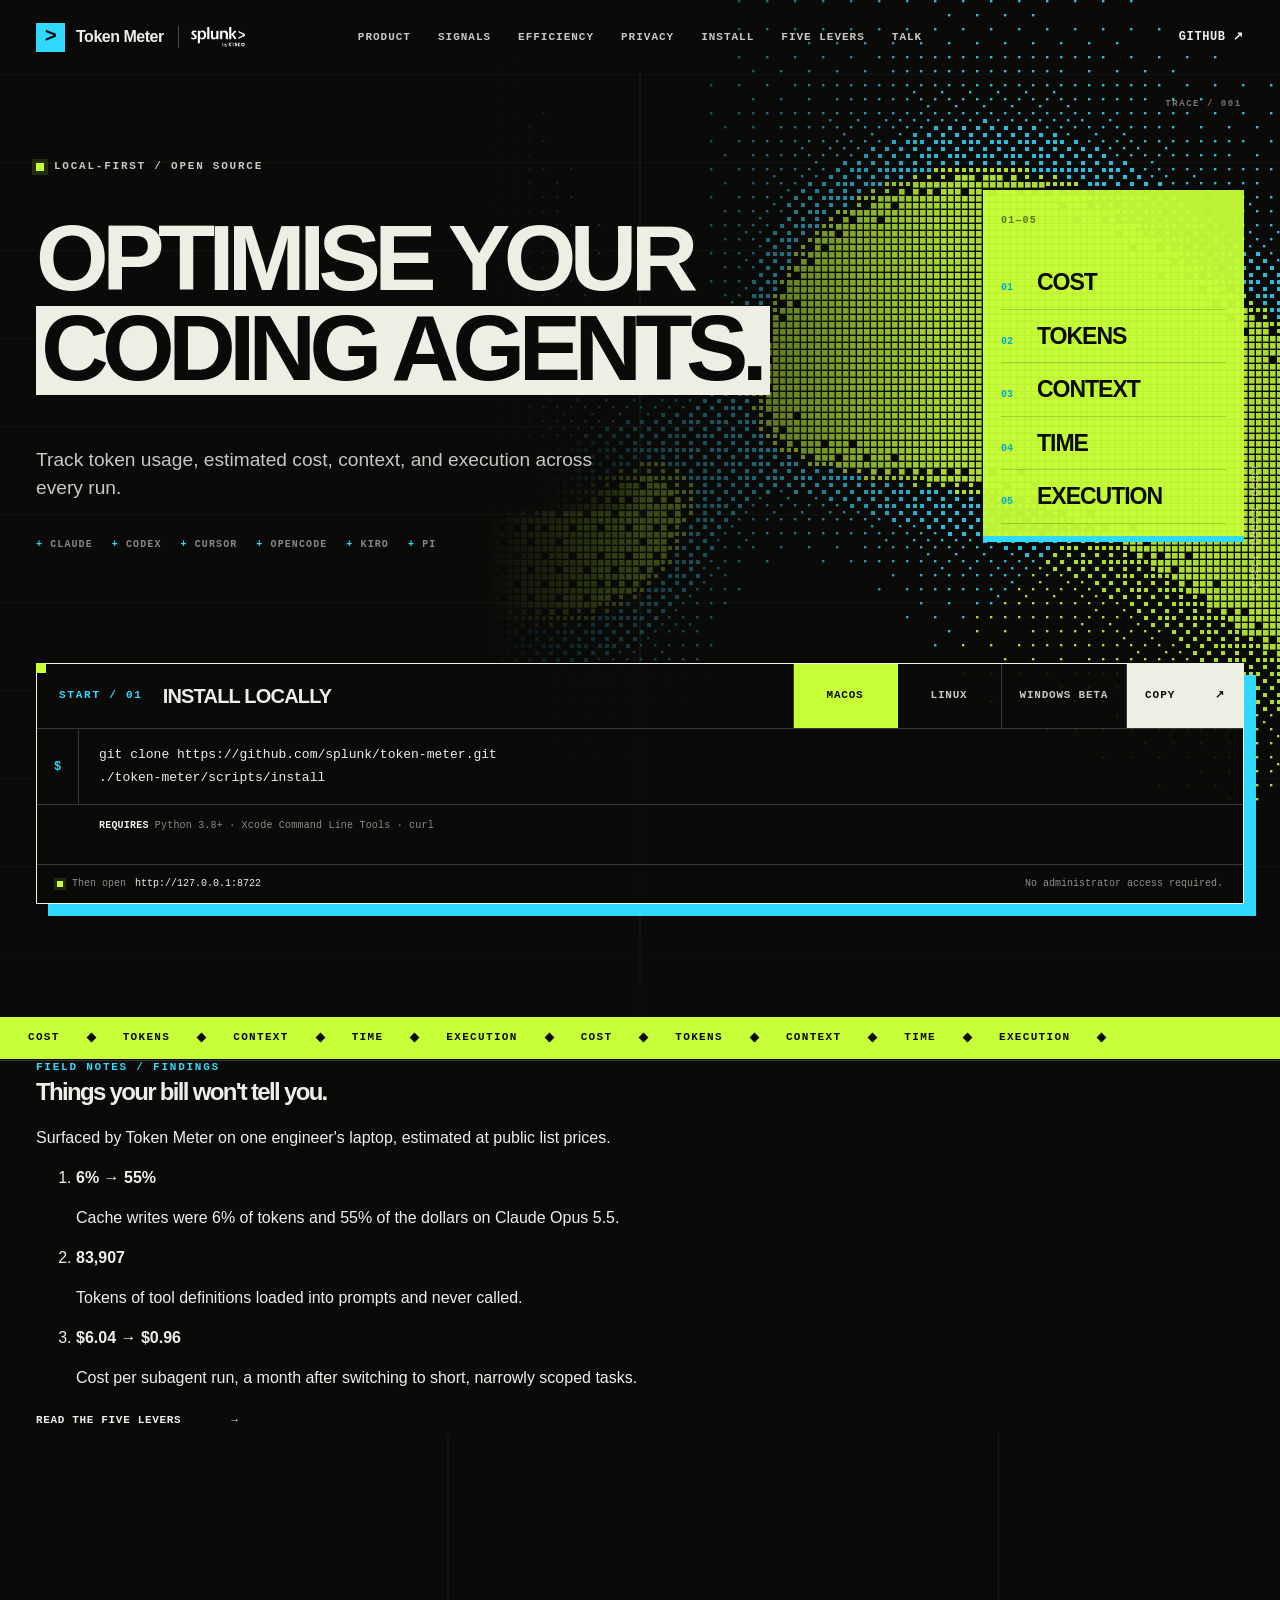
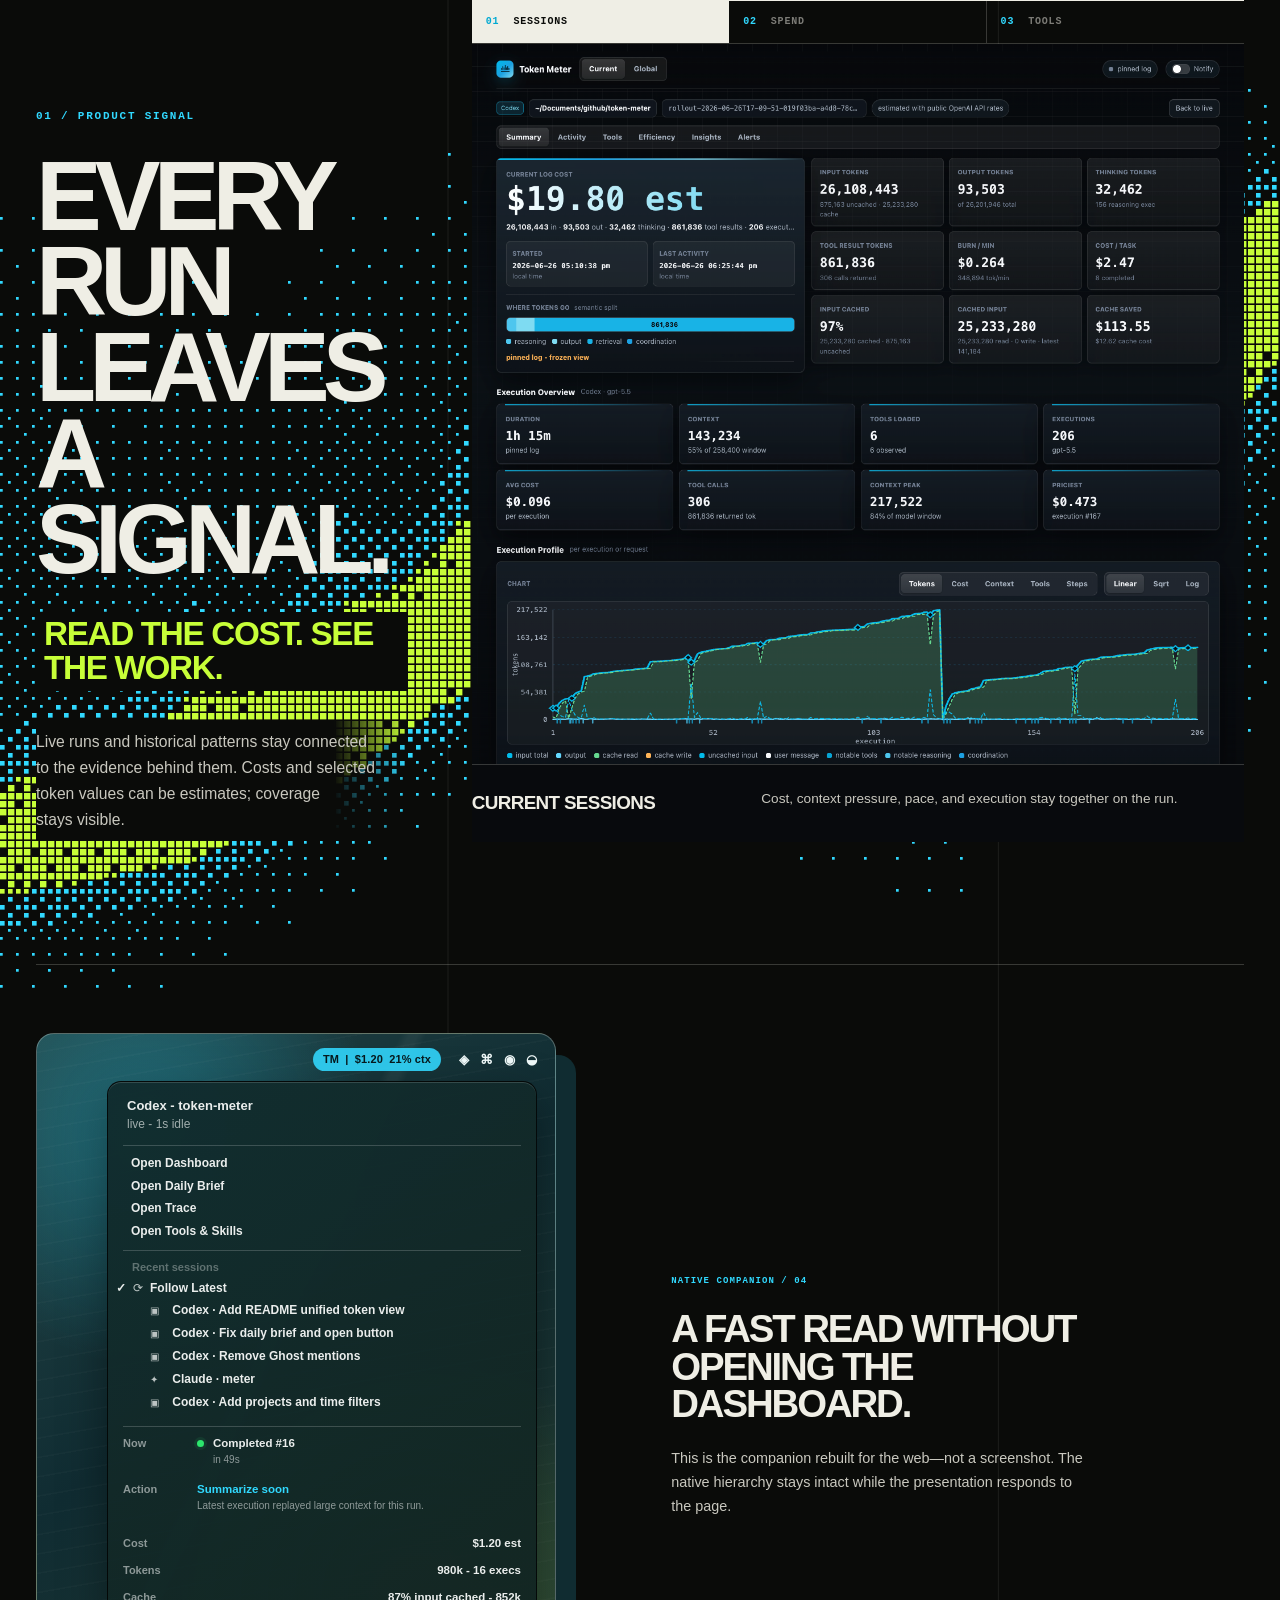
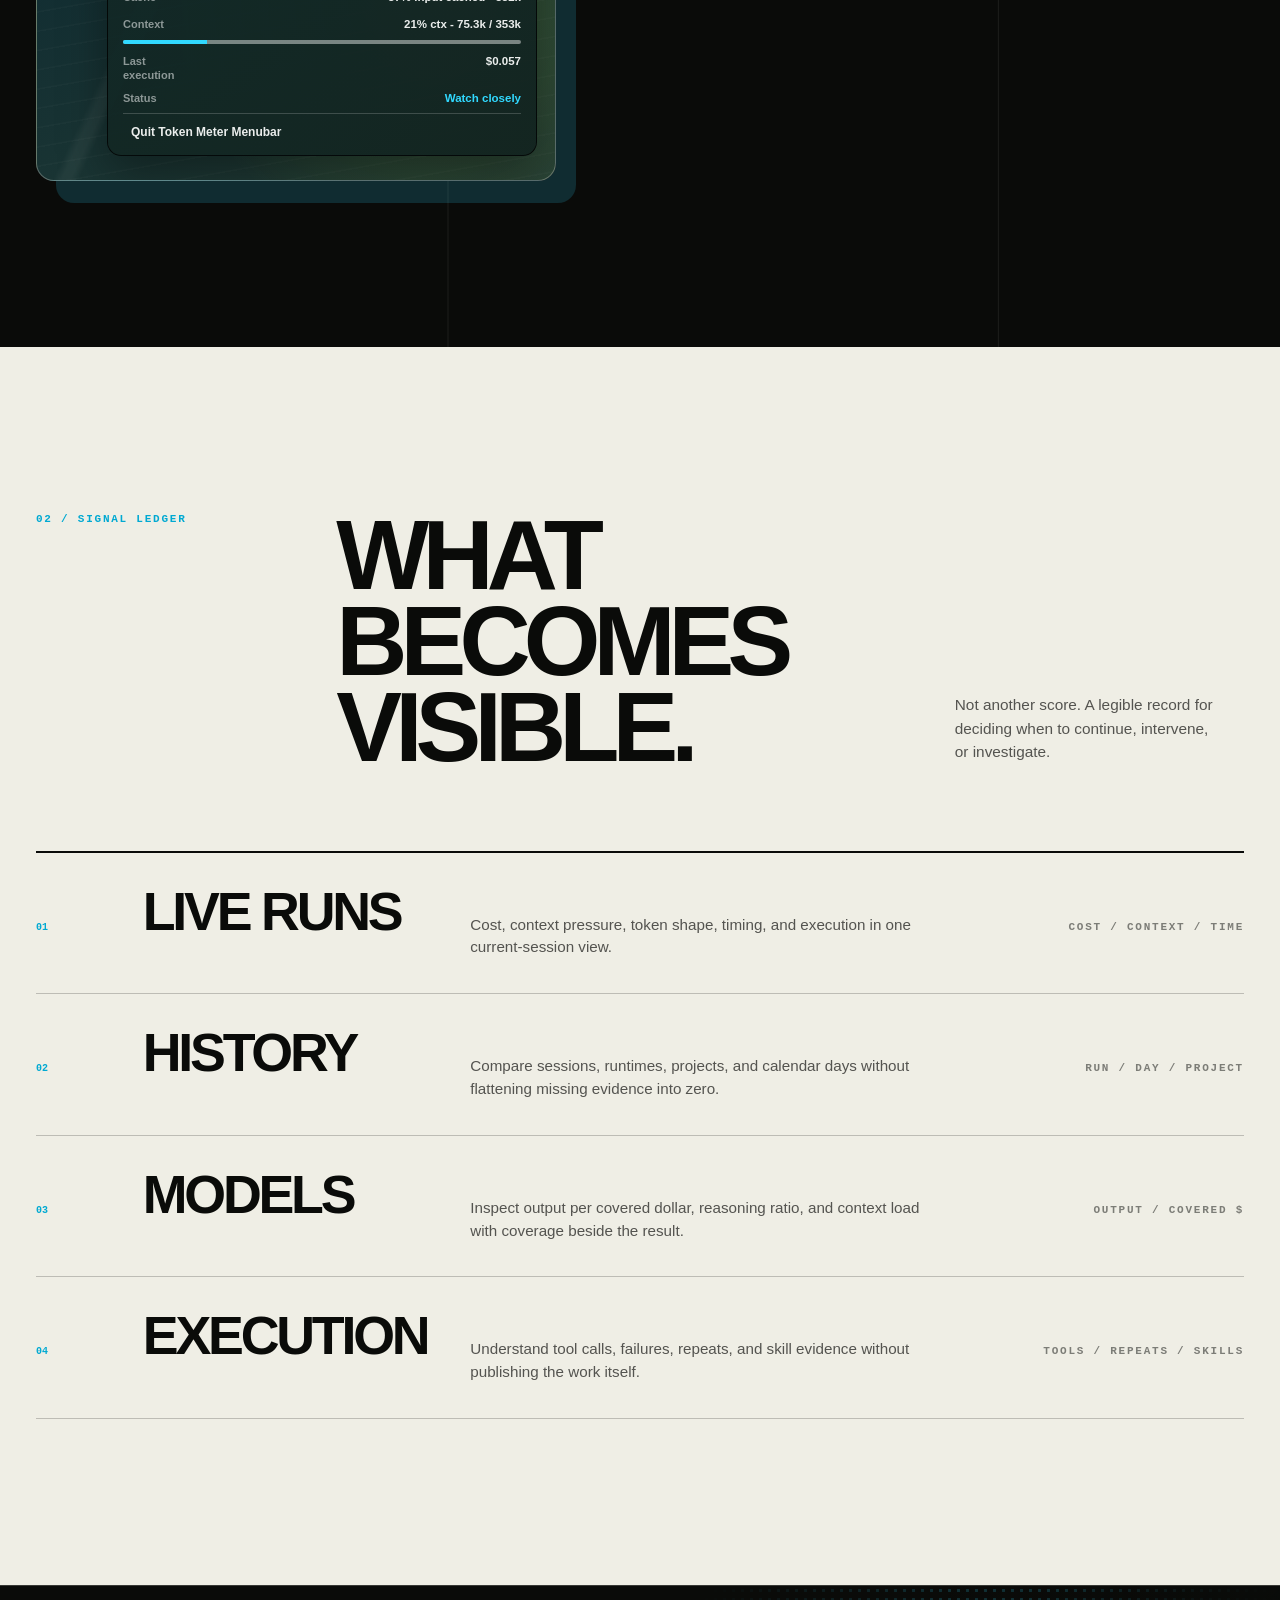
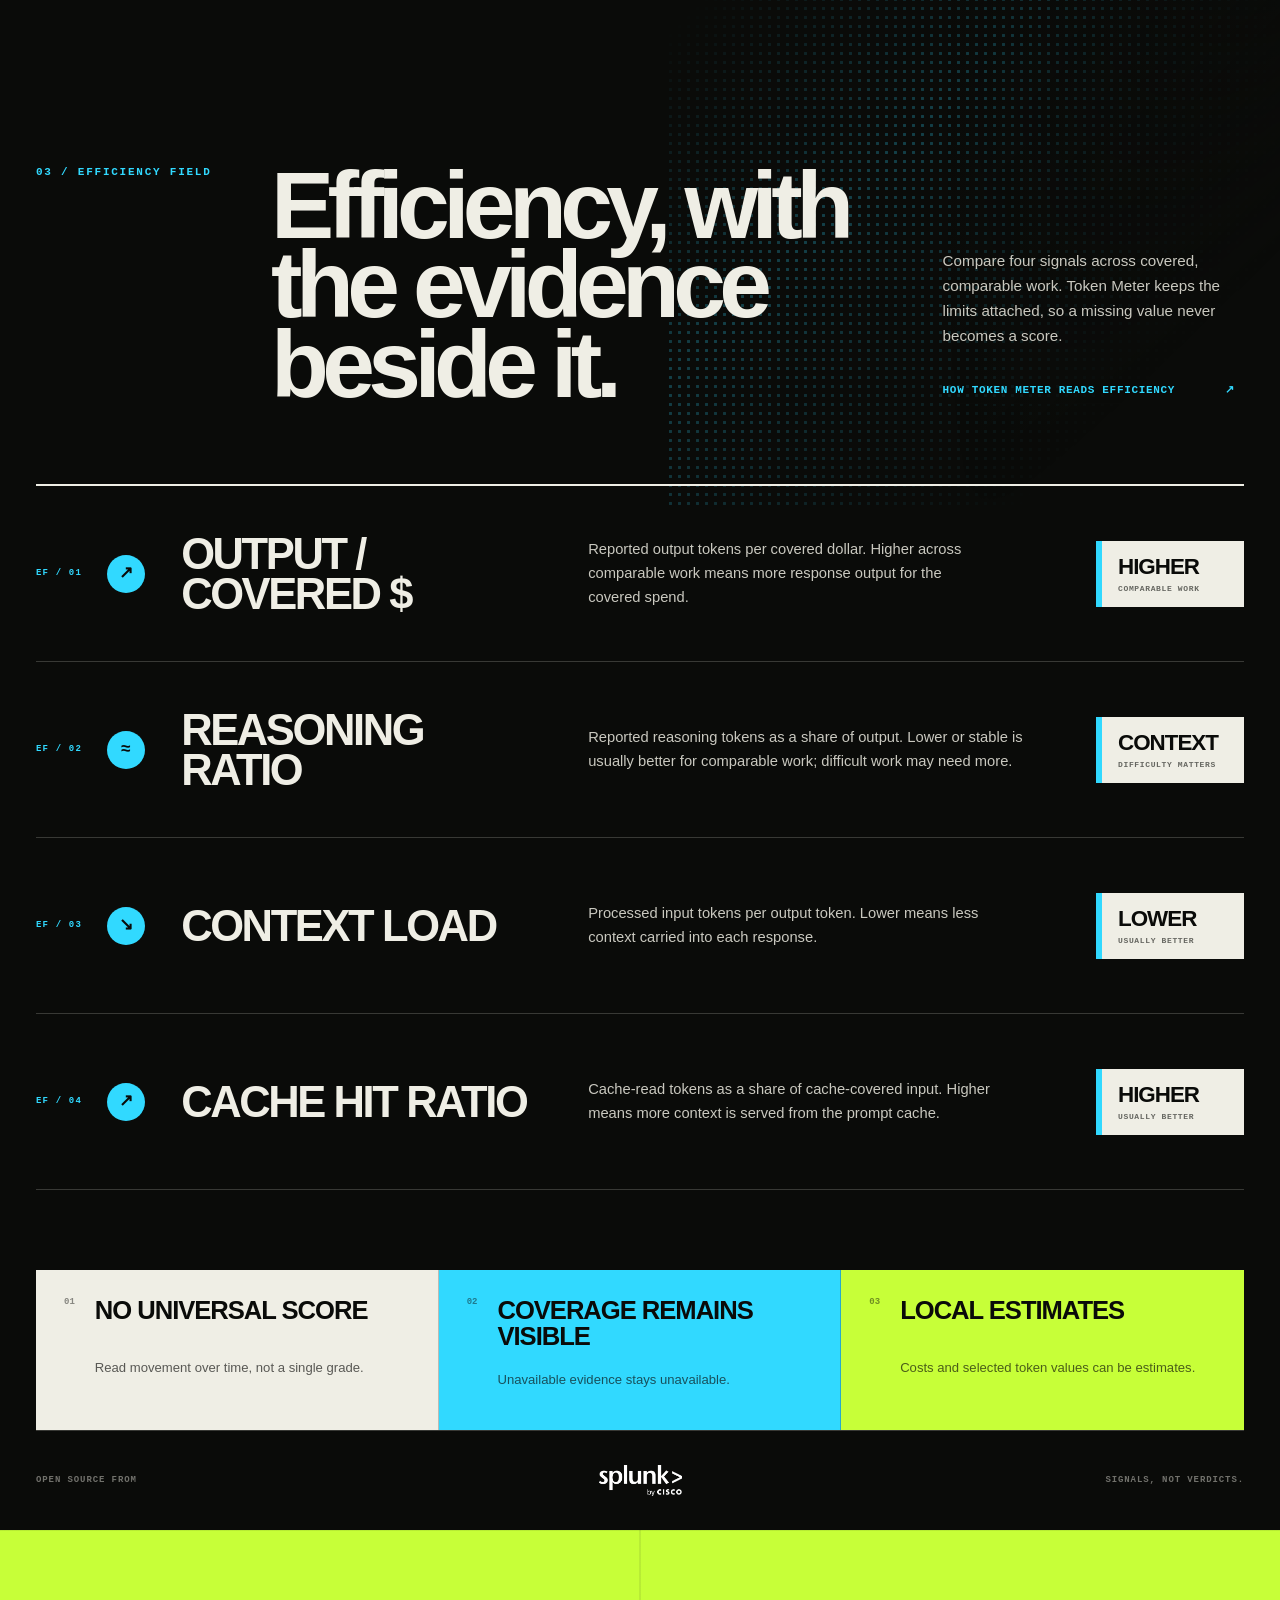
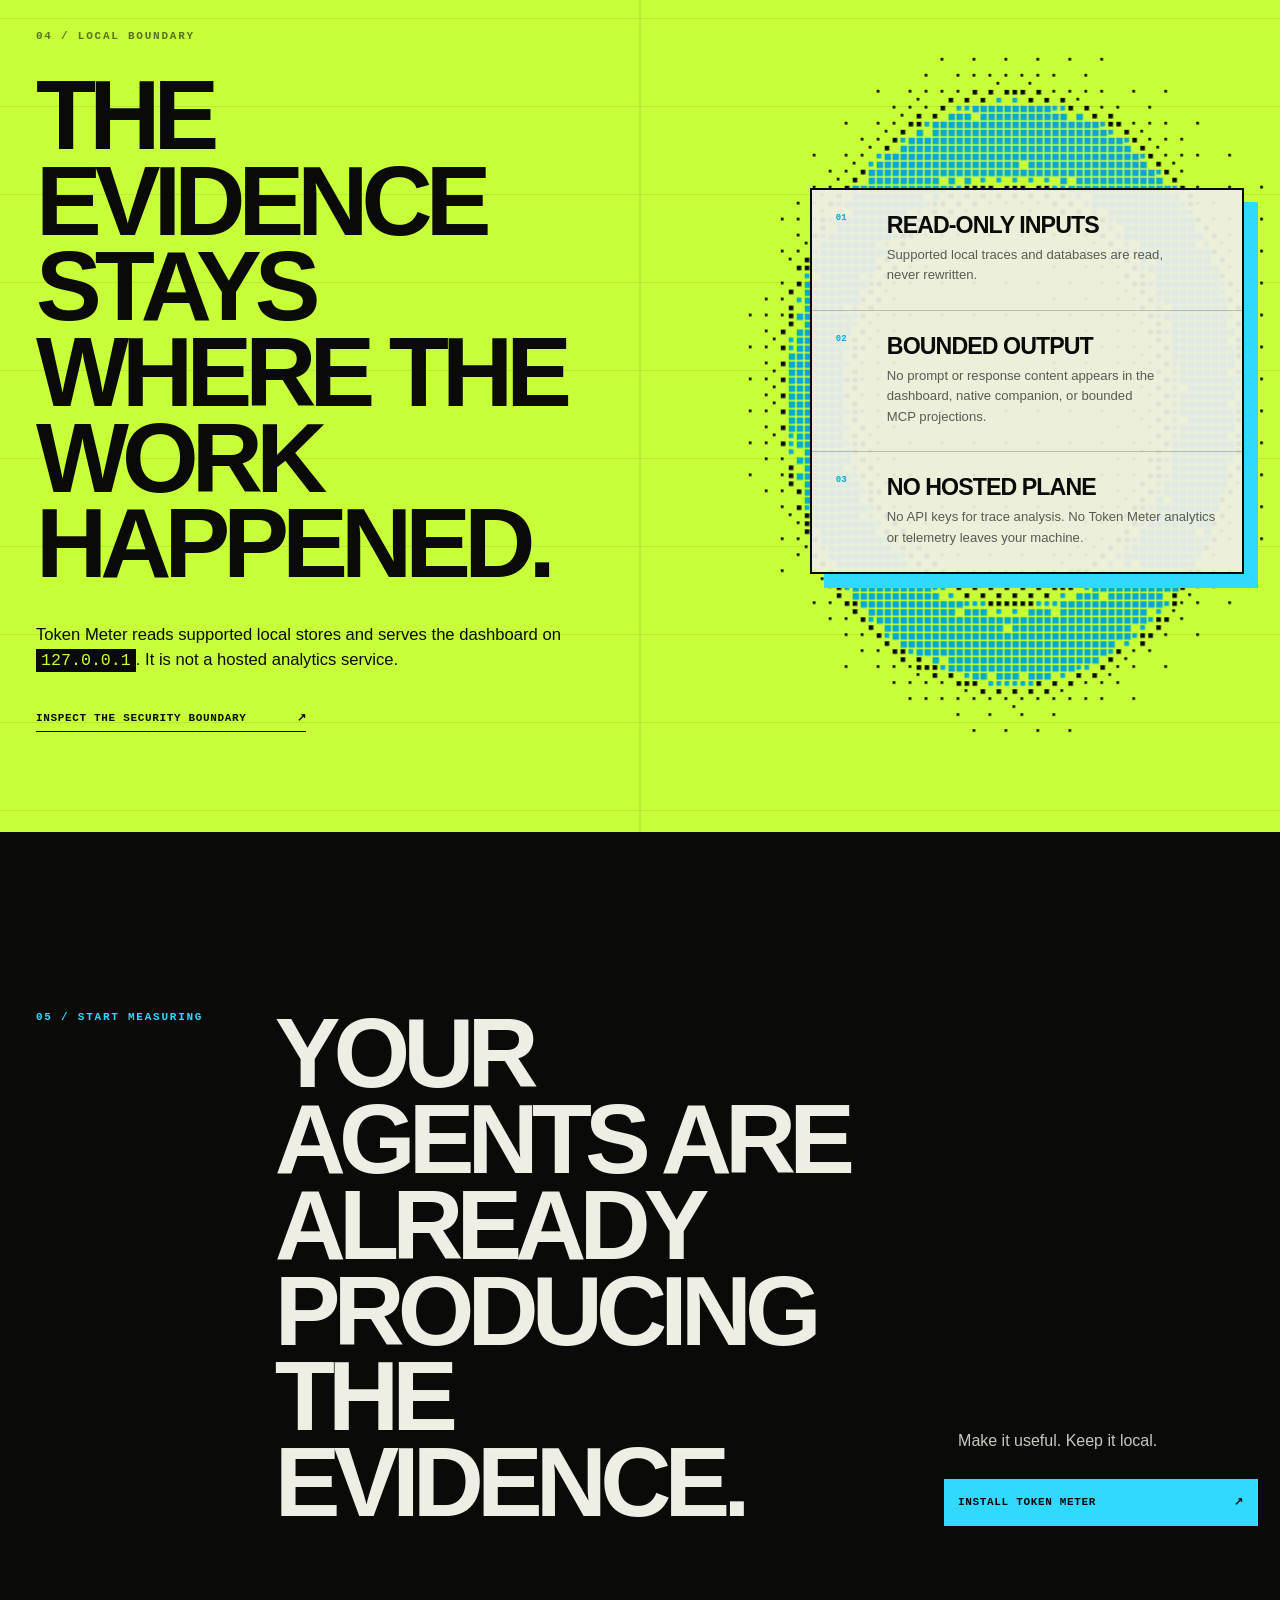
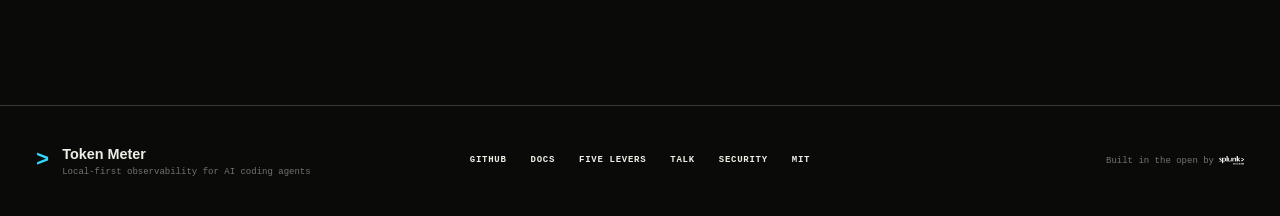
==== commit 6ed8b167: "feat(brand): adopt the Splunk by Cisco logo and endorsement Marketing retired "Splunk, a Cisco compa" ====
--- a/docs/index.html
+++ b/docs/index.html
@@ -29,7 +29,7 @@
       <a class="brand" href="#top" aria-label="Token Meter home">
         <span class="brand-mark" aria-hidden="true">&gt;</span>
         <span class="brand-name">Token Meter</span>
-        <span class="brand-partner"><span class="brand-divider" aria-hidden="true"></span><img class="splunk-logo" src="images/logo-splunk-acc-rgb-w.png" alt="Splunk" width="50" height="20"></span>
+        <span class="brand-partner"><span class="brand-divider" aria-hidden="true"></span><img class="splunk-logo" src="images/logo-splunk-by-cisco-rgb-w.png" alt="Splunk by Cisco" width="55" height="20"></span>
       </a>
       <nav class="site-nav" aria-label="Primary navigation">
         <a href="#product">Product</a>
@@ -314,7 +314,7 @@
 
         <div class="efficiency-signature" data-reveal>
           <span>Open source from</span>
-          <img class="splunk-logo" src="images/logo-splunk-acc-rgb-w.png" alt="Splunk" width="76" height="30">
+          <img class="splunk-logo" src="images/logo-splunk-by-cisco-rgb-w.png" alt="Splunk by Cisco" width="82" height="30">
           <span>Signals, not verdicts.</span>
         </div>
       </div>
@@ -361,7 +361,7 @@
         <a href="https://github.com/splunk/token-meter/blob/main/specs/SECURITY.md" target="_blank" rel="noopener noreferrer">Security</a>
         <a href="https://github.com/splunk/token-meter/blob/main/LICENSE" target="_blank" rel="noopener noreferrer">MIT</a>
       </div>
-      <p class="footer-note"><span>Built in the open by</span> <img class="splunk-logo" src="images/logo-splunk-acc-rgb-w.png" alt="Splunk" width="23" height="9"></p>
+      <p class="footer-note"><span>Built in the open by</span> <img class="splunk-logo" src="images/logo-splunk-by-cisco-rgb-w.png" alt="Splunk by Cisco" width="25" height="9"></p>
     </div>
   </footer>
 
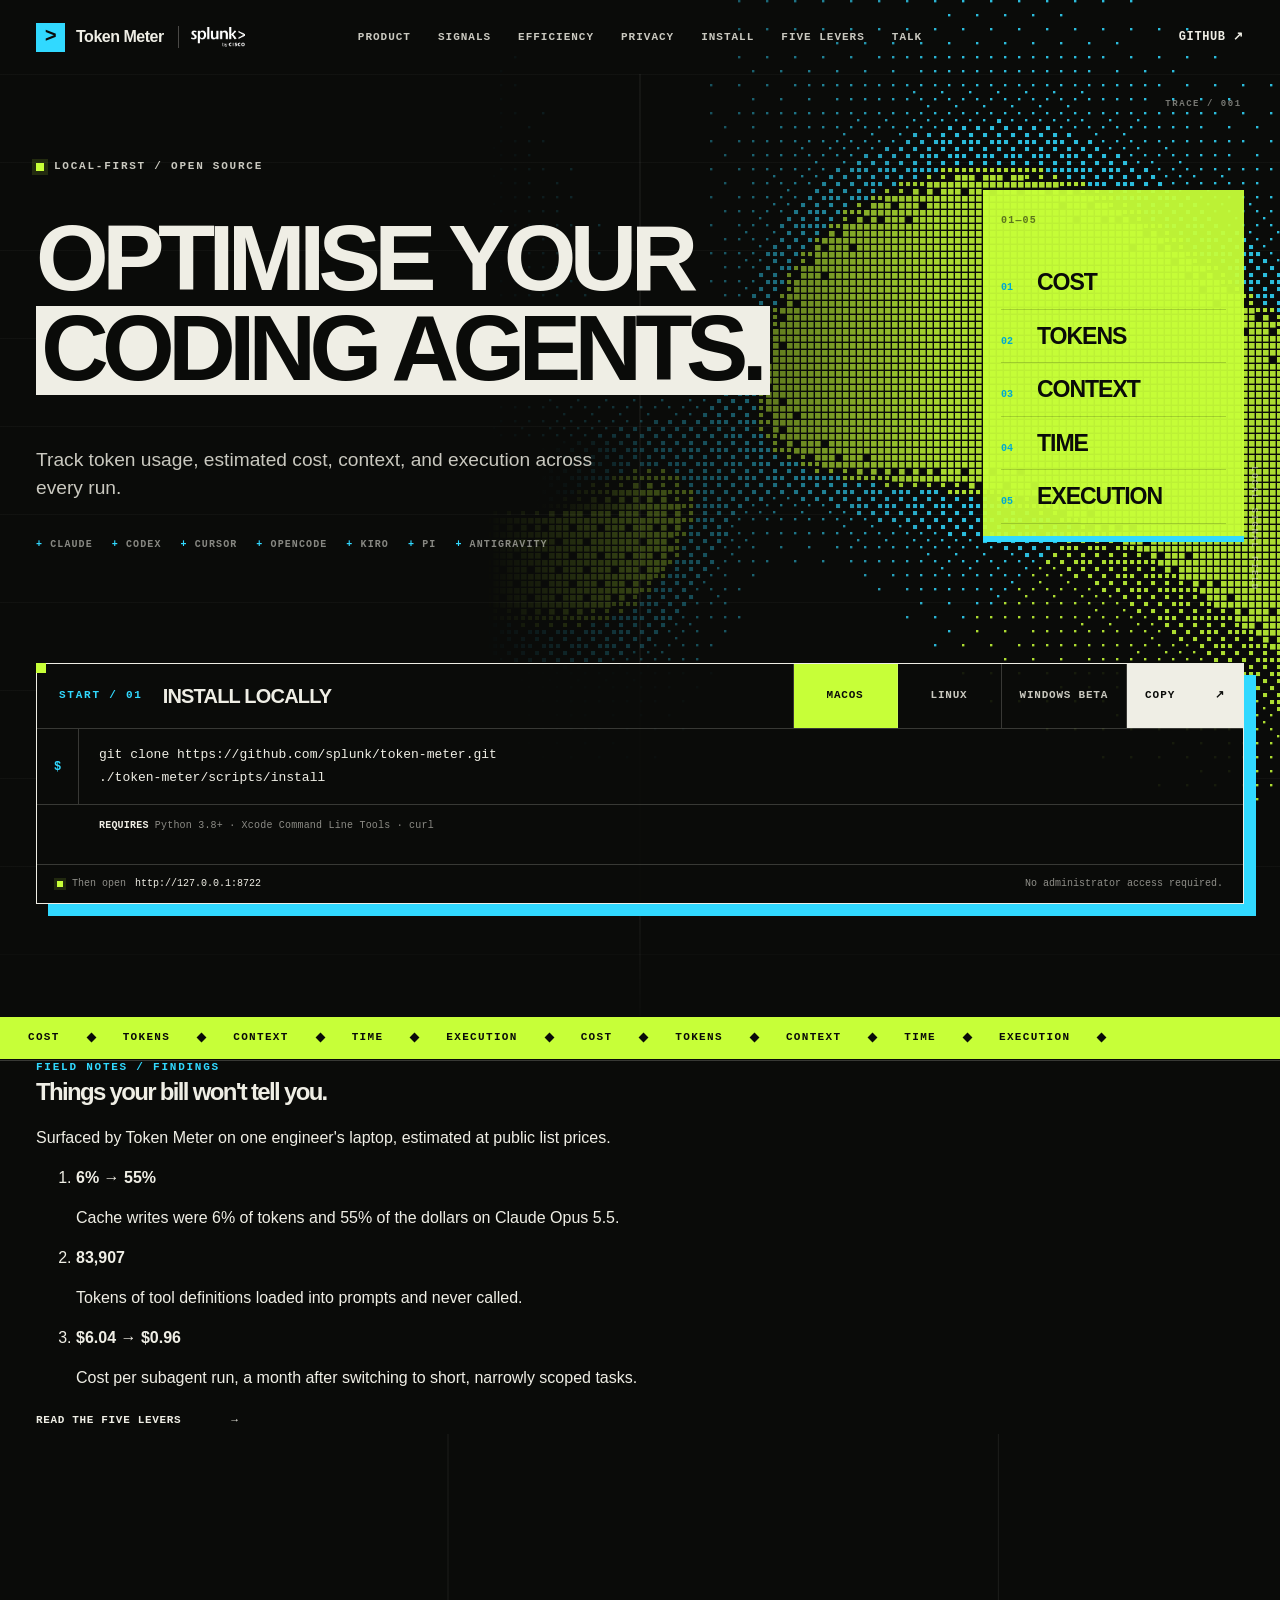
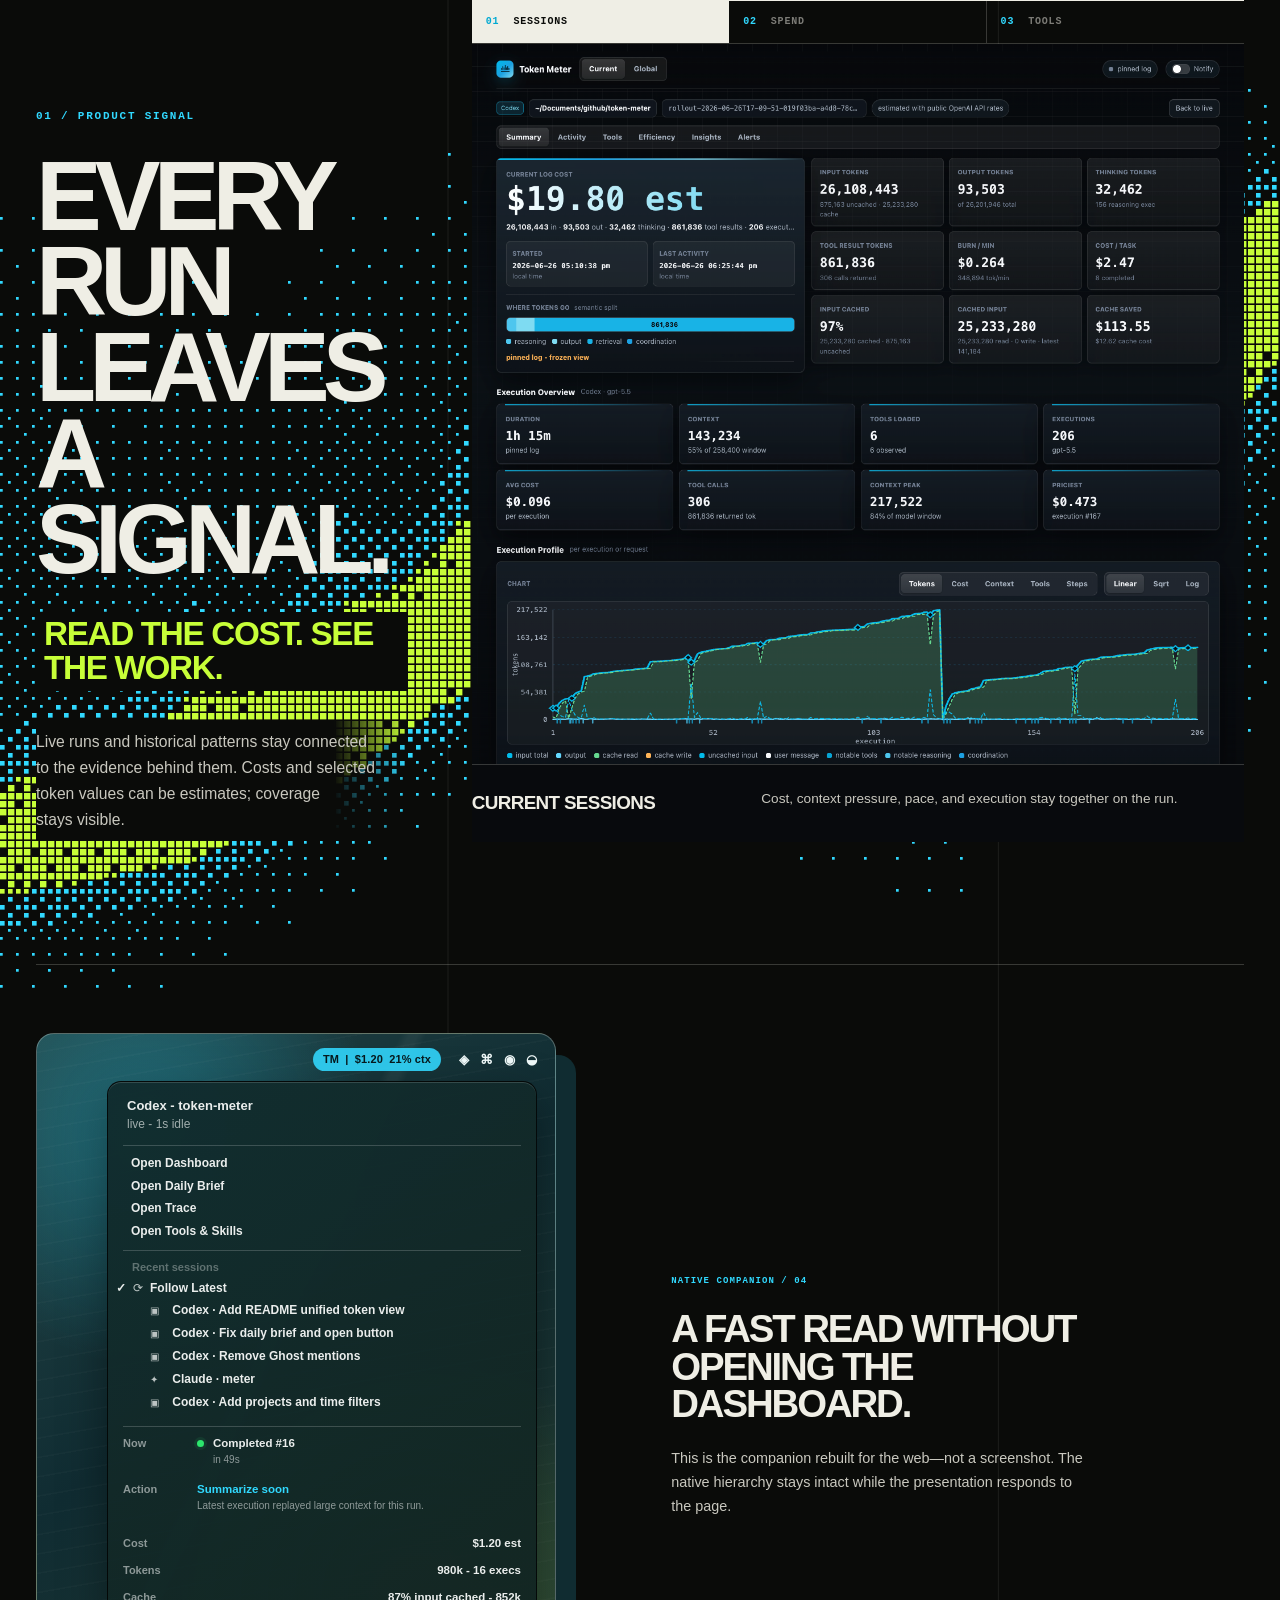
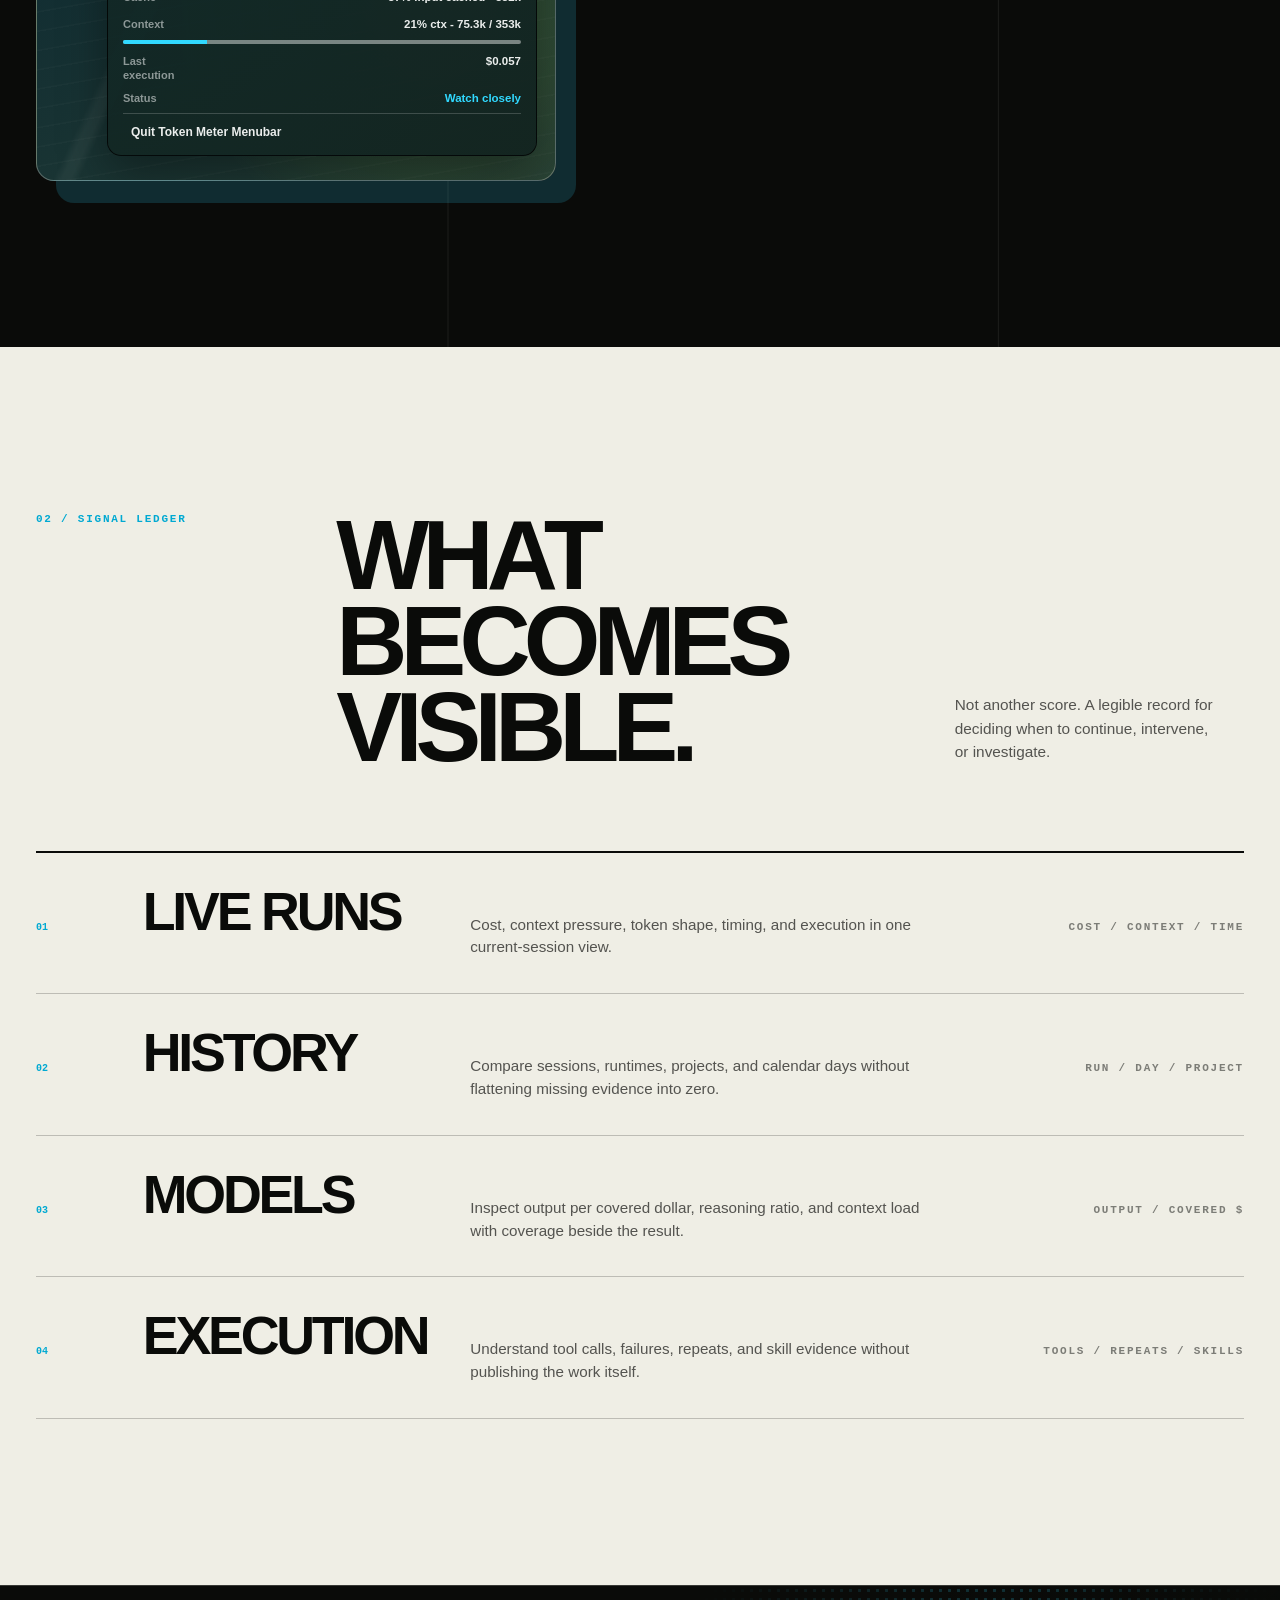
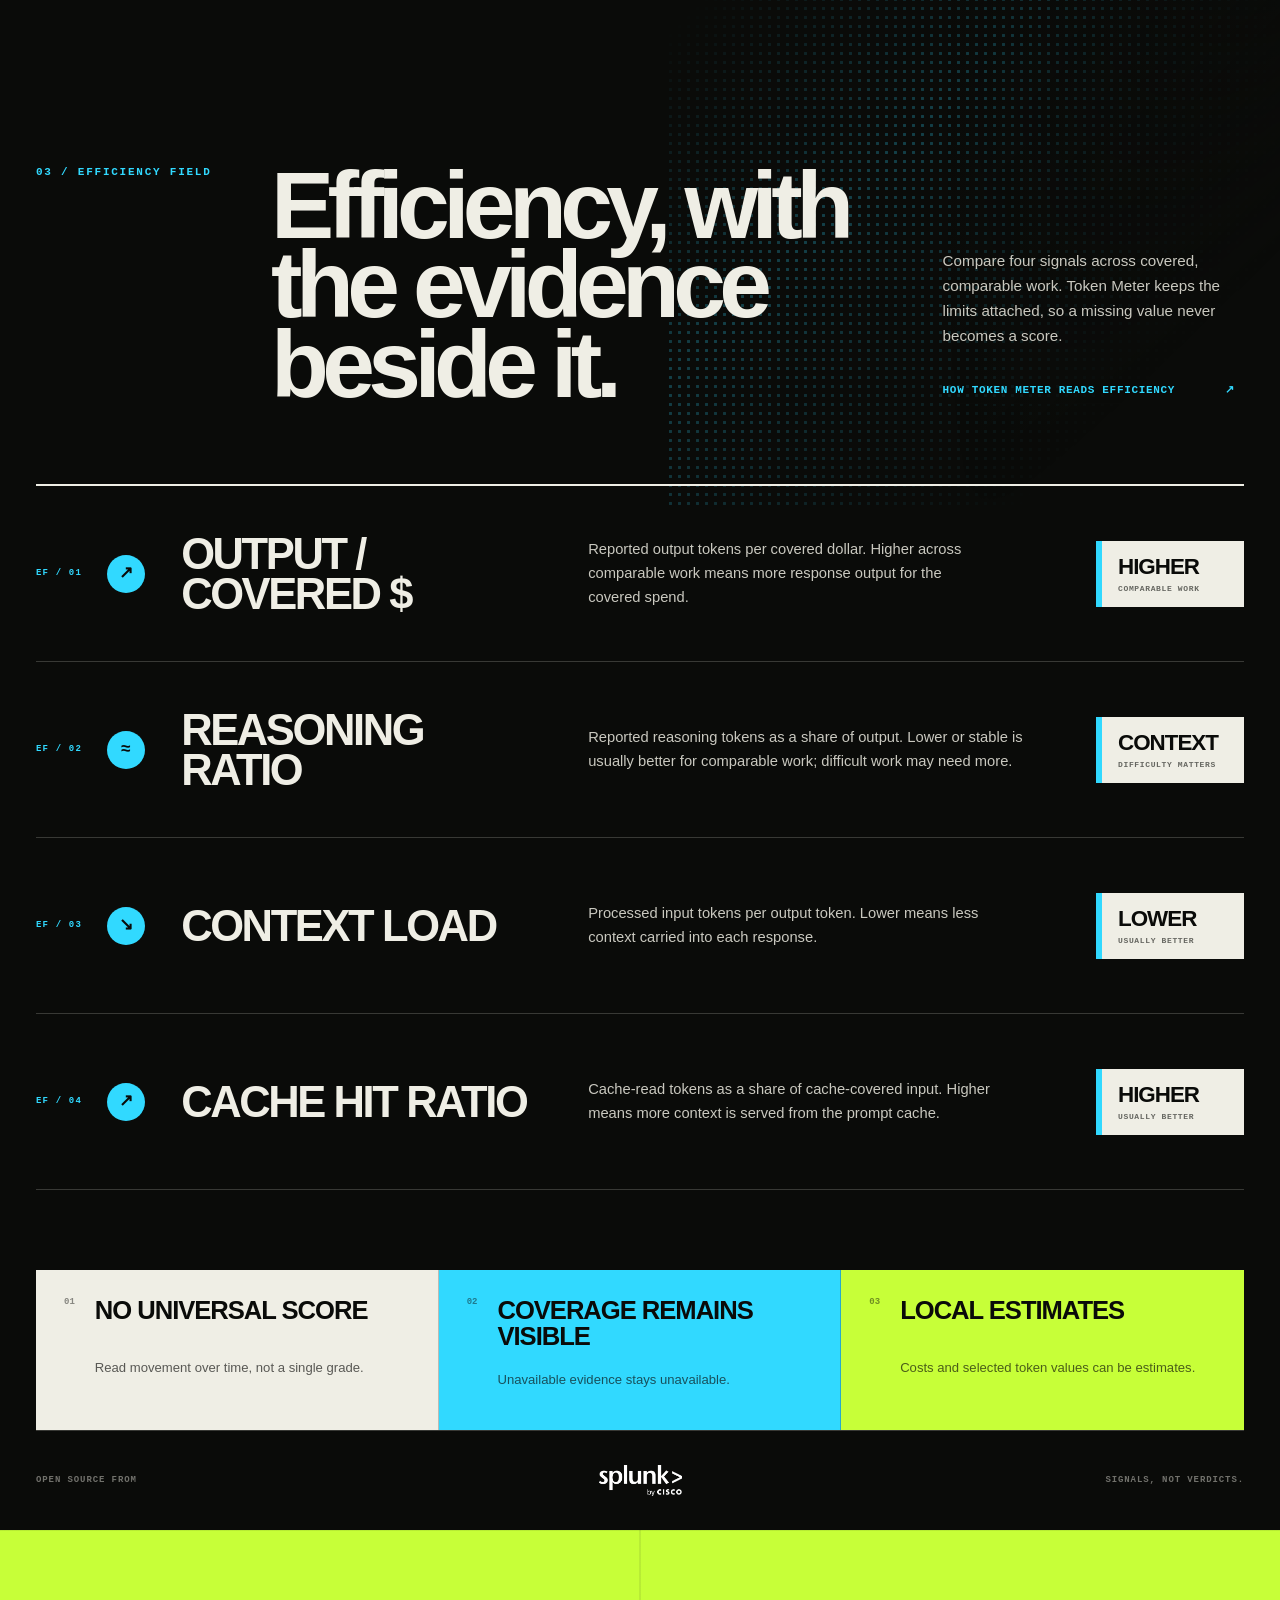
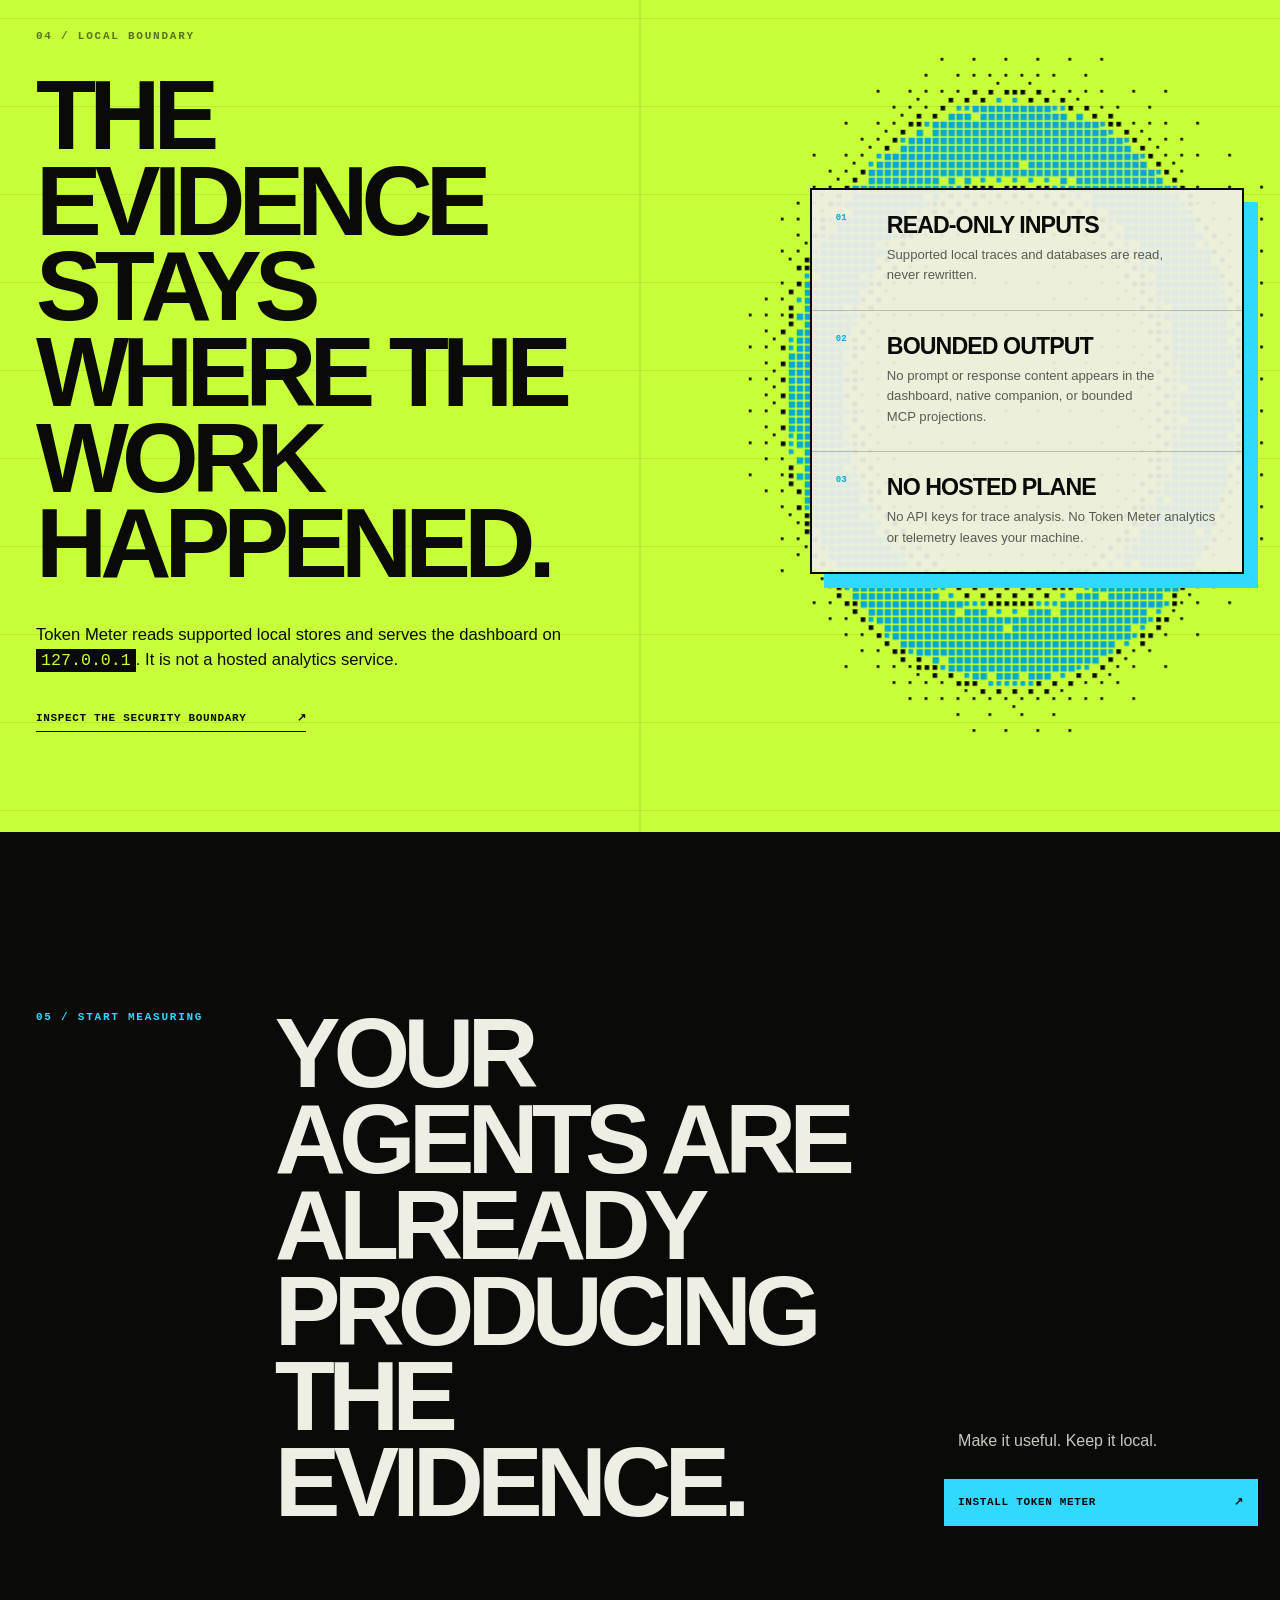
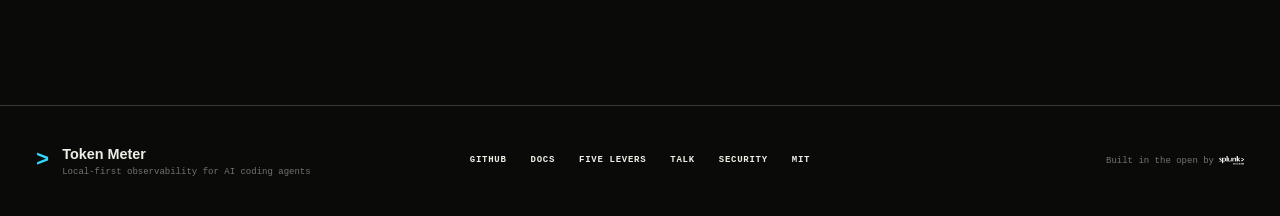
==== commit 163a311d: "fix(runtimes): address review of the Antigravity runtime (#92) Must fix: - Report tokens and cost as" ====
--- a/docs/index.html
+++ b/docs/index.html
@@ -7,13 +7,13 @@
   <meta name="color-scheme" content="dark light">
   <meta name="description" content="Open-source, local-first dashboard for AI coding agent token usage, estimated cost, context, time, tools, and execution across Claude, Codex, Cursor, and more.">
   <meta property="og:title" content="Token Meter — AI coding agent usage and cost, locally">
-  <meta property="og:description" content="Track token usage, estimated cost, context, time, tools, and execution across Claude, Codex, Cursor, OpenCode, Kiro, and Pi.">
+  <meta property="og:description" content="Track token usage, estimated cost, context, time, tools, and execution across Claude, Codex, Cursor, OpenCode, Kiro, Pi, and Antigravity.">
   <meta property="og:type" content="website">
   <meta property="og:url" content="https://splunk.github.io/token-meter/">
   <meta property="og:image" content="https://splunk.github.io/token-meter/images/dashboard.png">
   <meta name="twitter:card" content="summary_large_image">
   <meta name="twitter:title" content="Token Meter — AI coding agent usage and cost, locally">
-  <meta name="twitter:description" content="Open-source, local-first usage and cost dashboard for Claude, Codex, Cursor, OpenCode, Kiro, and Pi.">
+  <meta name="twitter:description" content="Open-source, local-first usage and cost dashboard for Claude, Codex, Cursor, OpenCode, Kiro, Pi, and Antigravity.">
   <meta name="twitter:image" content="https://splunk.github.io/token-meter/images/dashboard.png">
   <title>Token Meter — Local AI coding agent usage and cost dashboard</title>
   <link rel="canonical" href="https://splunk.github.io/token-meter/">
@@ -58,7 +58,7 @@
           <h1 id="hero-title"><span class="hero-title-line">Optimise your</span> <span class="hero-title-line hero-title-emphasis">coding agents.</span></h1>
           <p class="hero-lede">Track token usage, estimated cost, context, and execution across every run.</p>
           <div class="hero-facts" aria-label="Token Meter facts">
-            <span>Claude</span><span>Codex</span><span>Cursor</span><span>OpenCode</span><span>Kiro</span><span>Pi</span>
+            <span>Claude</span><span>Codex</span><span>Cursor</span><span>OpenCode</span><span>Kiro</span><span>Pi</span><span>Antigravity</span>
           </div>
         </div>
 
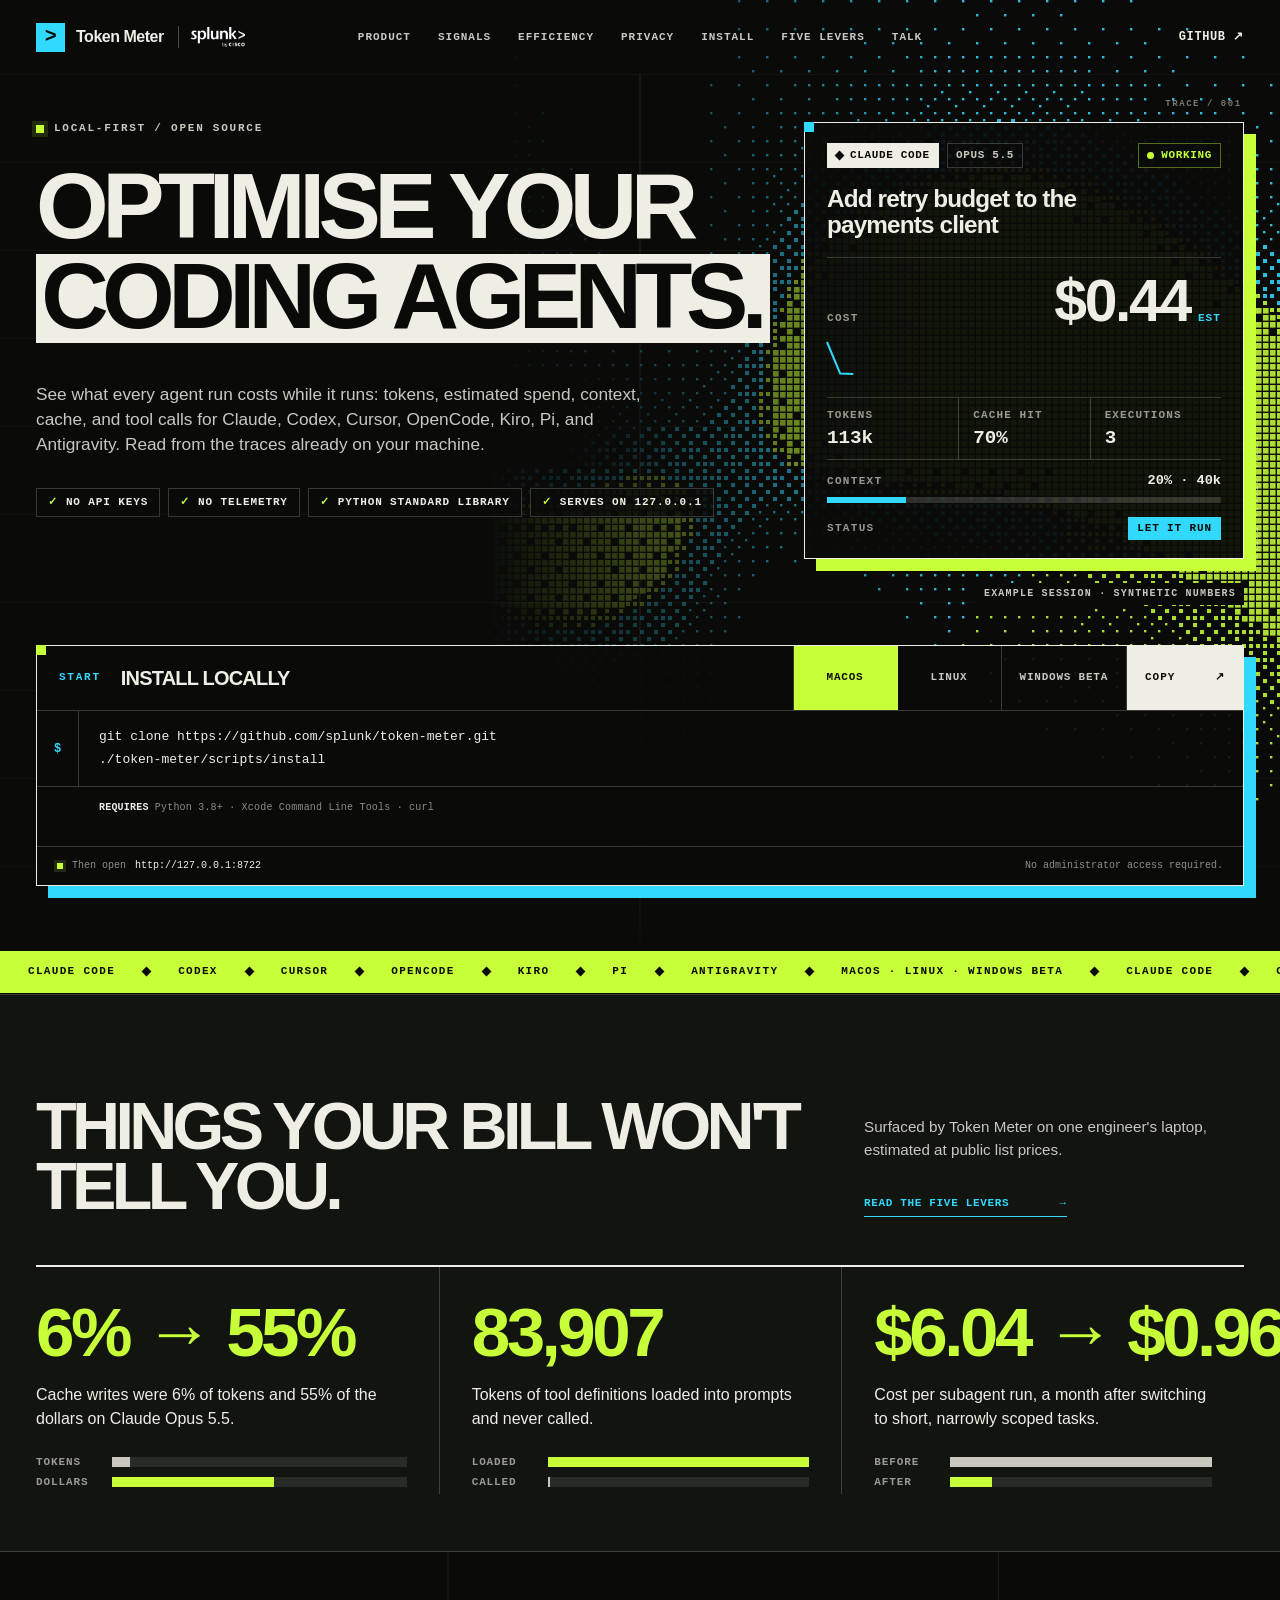
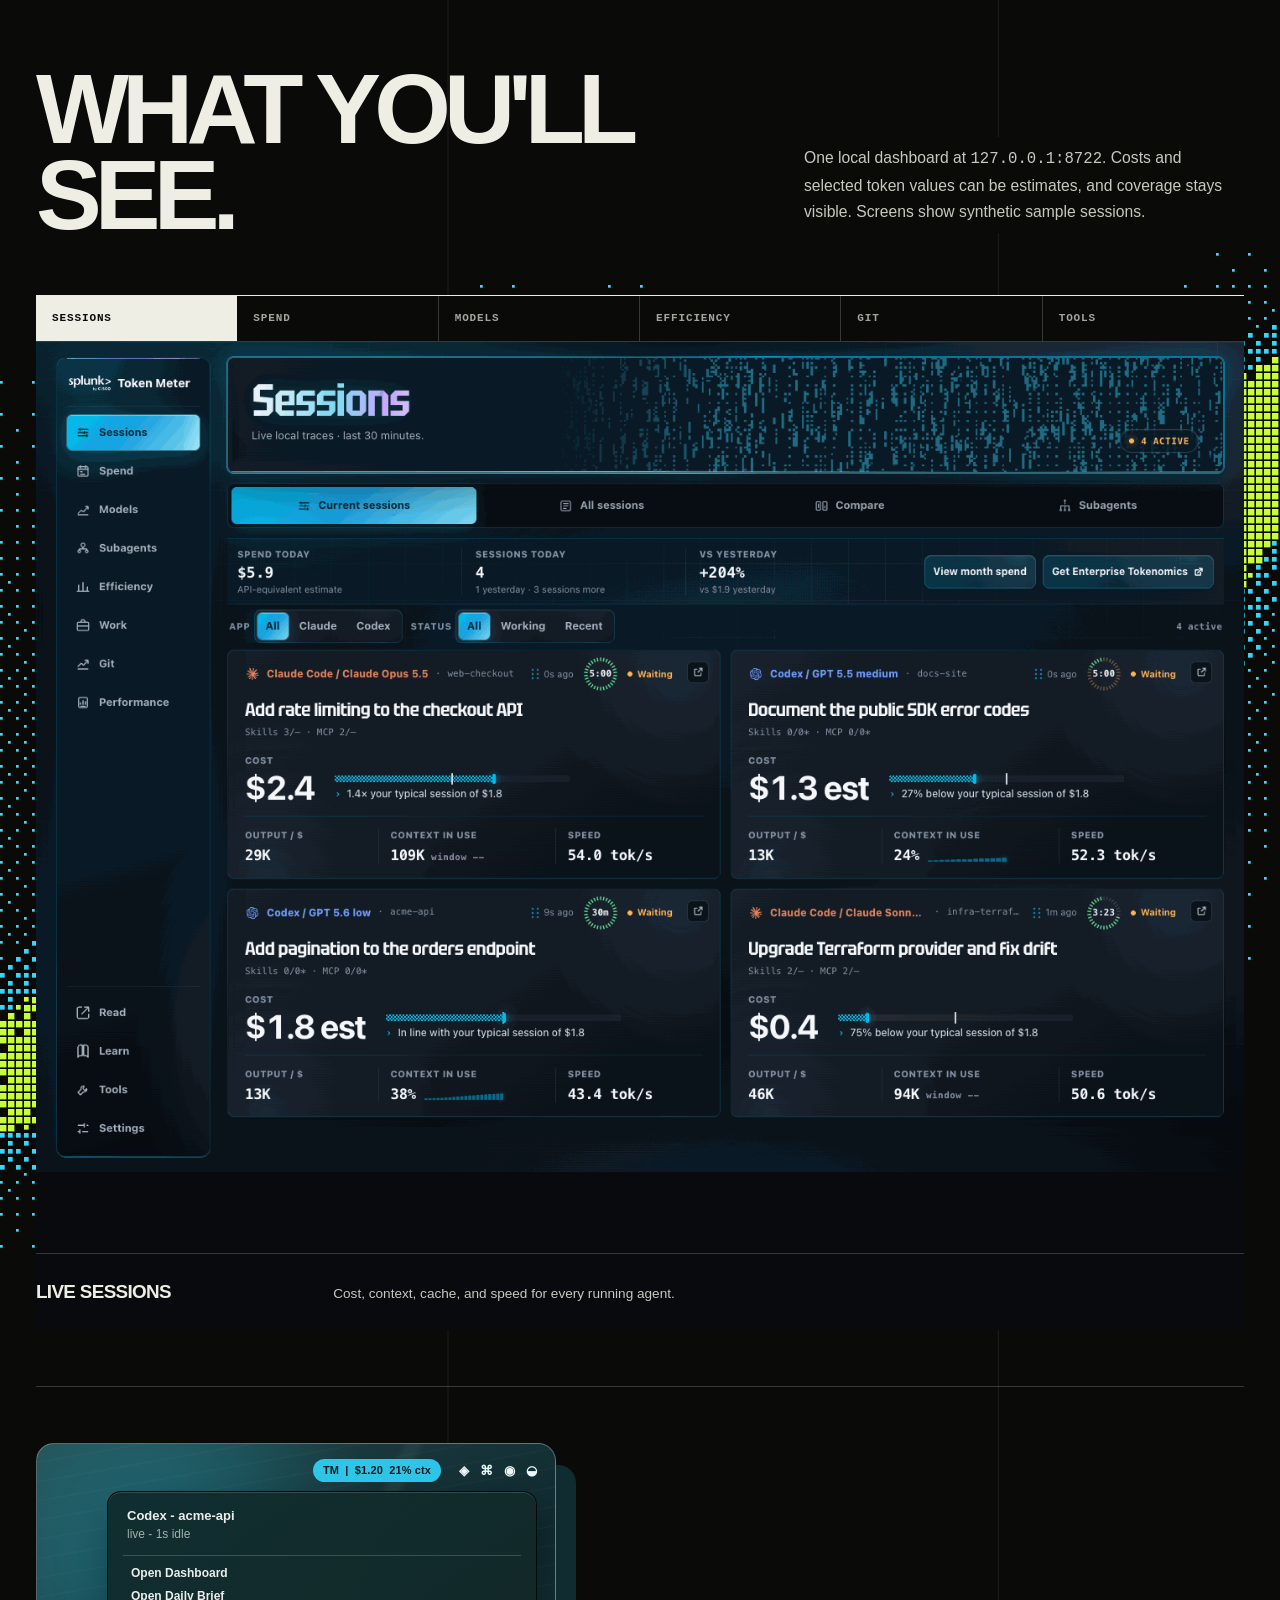
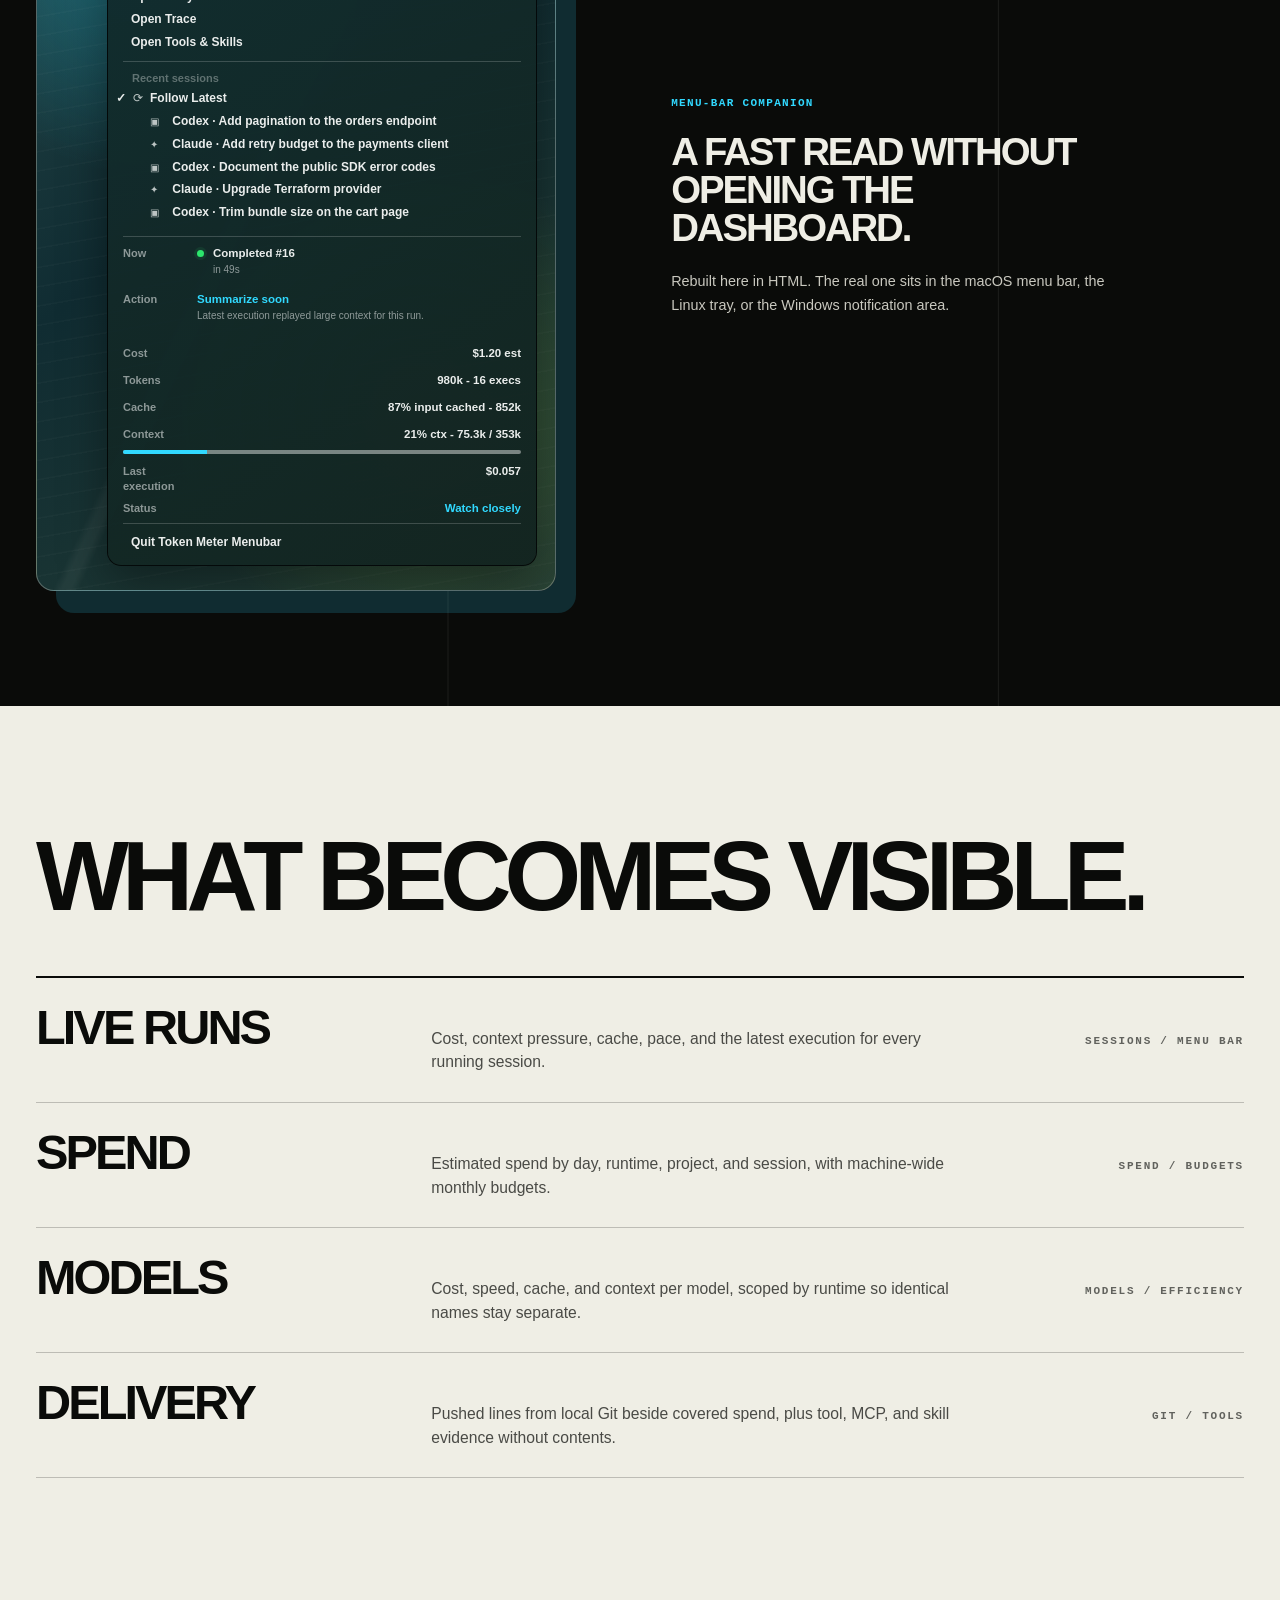
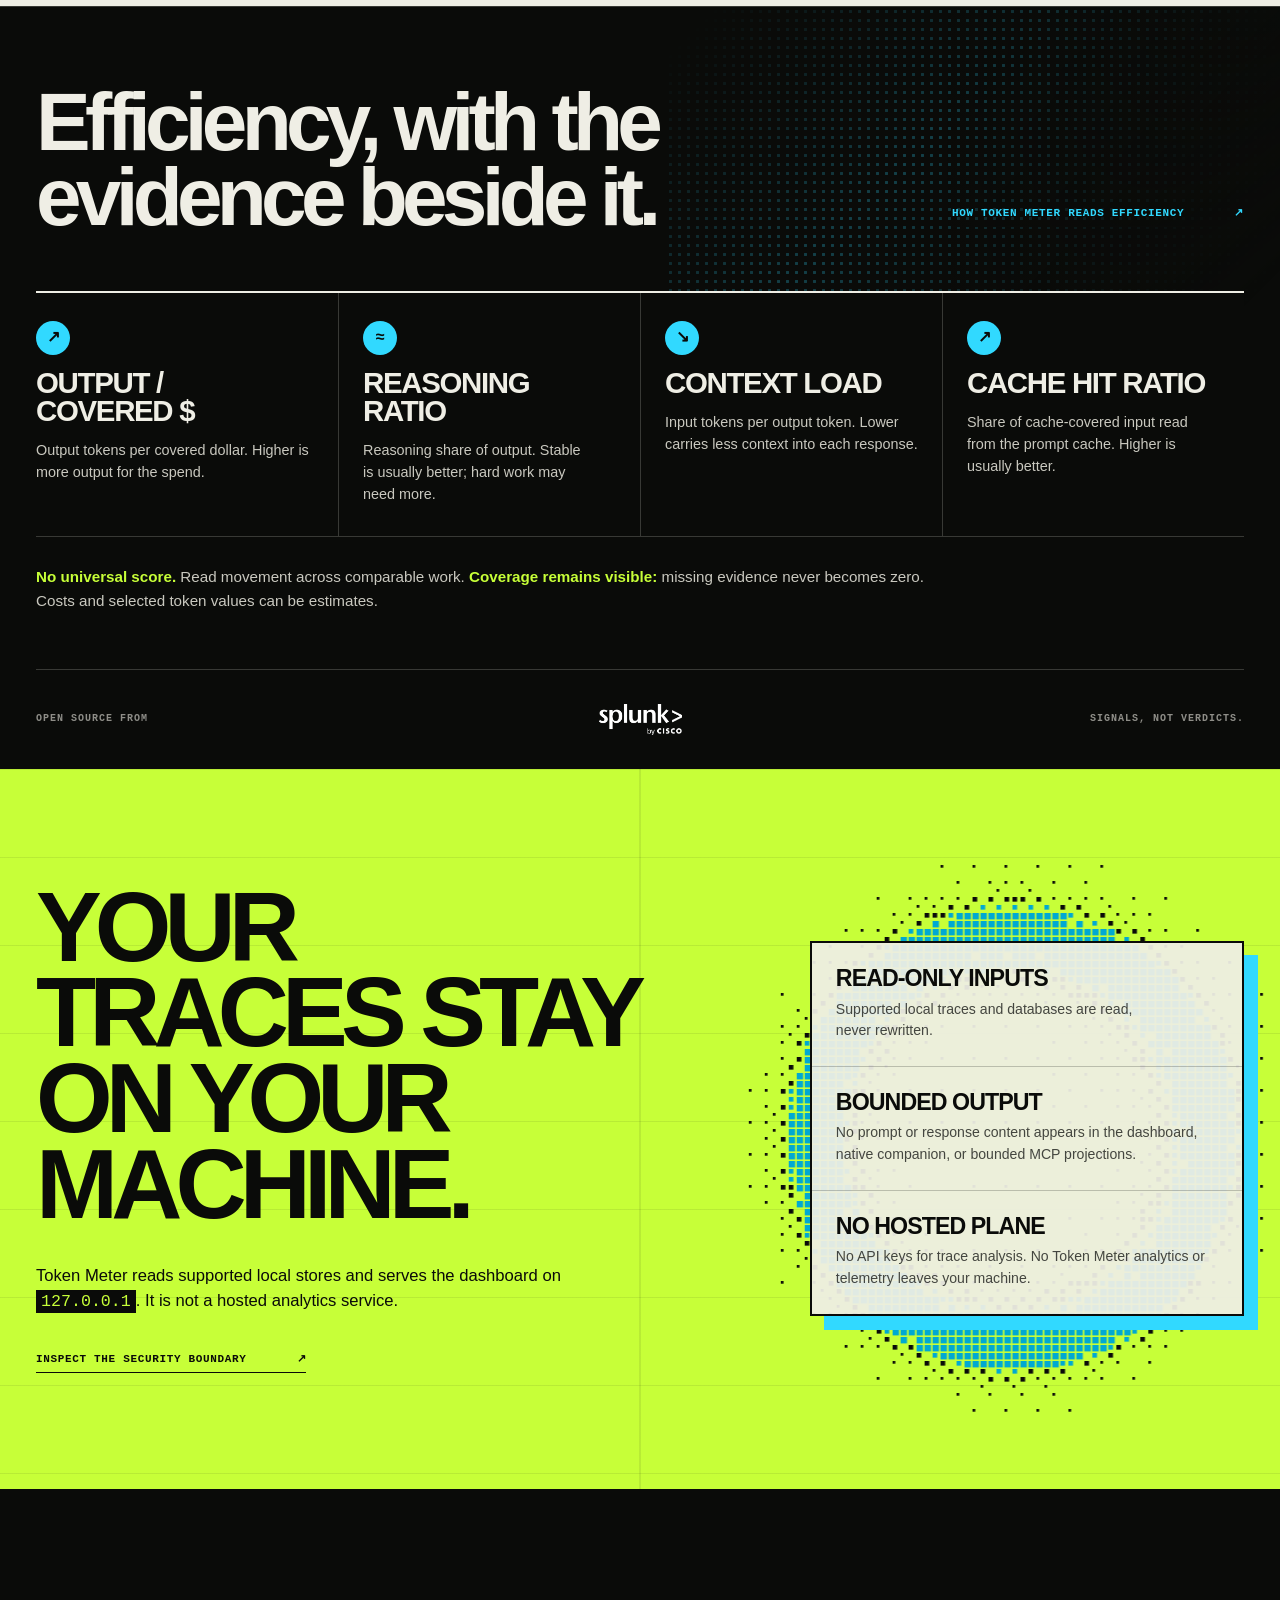
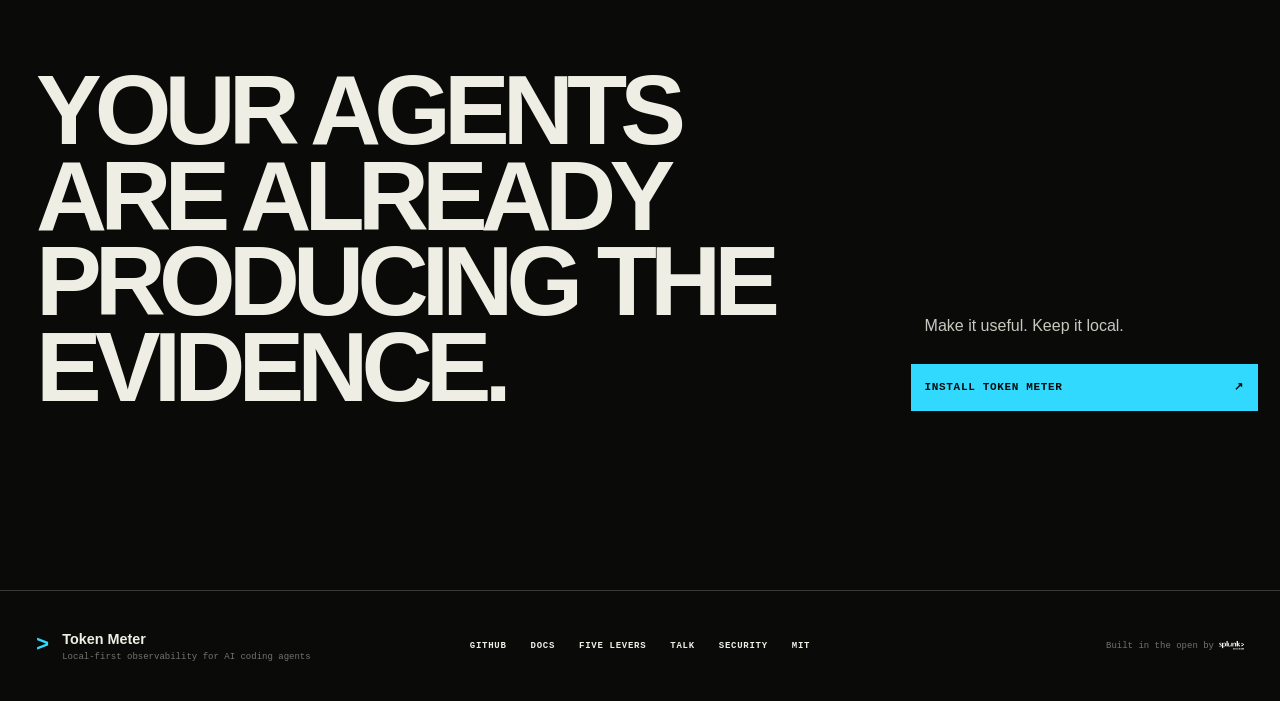
==== commit 14242d7e: "docs(site): make the landing page show the product for developers Replaces the decorative hero box w" ====
--- a/docs/index.html
+++ b/docs/index.html
@@ -56,27 +56,45 @@
         <div class="hero-copy" data-reveal>
           <p class="eyebrow"><span></span> Local-first / Open source</p>
           <h1 id="hero-title"><span class="hero-title-line">Optimise your</span> <span class="hero-title-line hero-title-emphasis">coding agents.</span></h1>
-          <p class="hero-lede">Track token usage, estimated cost, context, and execution across every run.</p>
-          <div class="hero-facts" aria-label="Token Meter facts">
-            <span>Claude</span><span>Codex</span><span>Cursor</span><span>OpenCode</span><span>Kiro</span><span>Pi</span><span>Antigravity</span>
-          </div>
-        </div>
-
-        <aside class="hero-signal" aria-label="The signals Token Meter makes visible" data-reveal>
-          <div class="signal-index">01—05</div>
-          <ol>
-            <li><span>01</span><strong>Cost</strong></li>
-            <li><span>02</span><strong>Tokens</strong></li>
-            <li><span>03</span><strong>Context</strong></li>
-            <li><span>04</span><strong>Time</strong></li>
-            <li><span>05</span><strong>Execution</strong></li>
-          </ol>
+          <p class="hero-lede">See what every agent run costs while it runs: tokens, estimated spend, context, cache, and tool calls for Claude, Codex, Cursor, OpenCode, Kiro, Pi, and Antigravity. Read from the traces already on your machine.</p>
+          <ul class="hero-trust" aria-label="Install facts">
+            <li>No API keys</li><li>No telemetry</li><li>Python standard library</li><li>Serves on 127.0.0.1</li>
+          </ul>
+        </div>
+
+        <aside class="live-card" role="img" aria-label="Animated example of a Token Meter live session card with synthetic numbers: estimated cost, tokens, cache hits, context use, and a status hint" data-live-demo data-level="high" data-reveal>
+          <div class="live-card-inner" aria-hidden="true">
+            <header class="live-head">
+              <span class="live-runtime"><i></i>Claude Code</span>
+              <span class="live-model">Opus 5.5</span>
+              <span class="live-state"><i></i>Working</span>
+            </header>
+            <p class="live-title">Add retry budget to the payments client</p>
+            <div class="live-cost">
+              <span class="live-label">Cost</span>
+              <strong><span data-live="cost">$2.41</span><small>est</small></strong>
+            </div>
+            <svg class="live-spark" viewBox="0 0 280 44" preserveAspectRatio="none" focusable="false">
+              <polyline data-live="spark" points="0.0,3.0 9.3,34.4 18.7,35.0 28.0,34.5 37.3,35.8 46.7,33.8 56.0,32.8 65.3,33.1 74.7,33.9 84.0,34.8 93.3,32.7 102.7,32.8 112.0,17.7 121.3,33.5 130.7,34.7 140.0,32.1 149.3,32.5 158.7,34.4 168.0,36.0 177.3,34.7 186.7,35.7 196.0,33.8 205.3,31.9 214.7,20.4 224.0,34.9 233.3,33.7 242.7,32.1 252.0,34.6 261.3,35.2 270.7,35.0 280.0,34.3" vector-effect="non-scaling-stroke"></polyline>
+            </svg>
+            <dl class="live-stats">
+              <div><dt>Tokens</dt><dd data-live="tokens">2.79M</dd></div>
+              <div><dt>Cache hit</dt><dd data-live="cache">97%</dd></div>
+              <div><dt>Executions</dt><dd data-live="execs">31</dd></div>
+            </dl>
+            <div class="live-context">
+              <div class="live-context-row"><span class="live-label">Context</span><span data-live="ctx">71% · 142k</span></div>
+              <div class="live-meter"><span data-live="meter"></span></div>
+            </div>
+            <p class="live-status"><span class="live-label">Status</span><strong data-live="status">Summarize soon</strong></p>
+          </div>
+          <p class="live-caption">Example session · synthetic numbers</p>
         </aside>
 
         <div class="install-card hero-install-card" id="install" aria-label="Install Token Meter" data-reveal>
           <div class="install-card-head">
             <div class="install-heading">
-              <span class="install-step">START / 01</span>
+              <span class="install-step">Start</span>
               <strong>Install locally</strong>
             </div>
             <div class="install-tabs" role="tablist" aria-label="Installation platform" data-tab-group="install">
@@ -114,10 +132,10 @@
         </div>
       </div>
 
-      <div class="ticker" aria-label="Token Meter observes cost, tokens, context, time, and execution">
+      <div class="ticker" aria-label="Supported runtimes: Claude Code, Codex, Cursor, OpenCode, Kiro, Pi, and Antigravity on macOS, Linux, and Windows beta">
         <div class="ticker-track" aria-hidden="true">
-          <span>Cost</span><i></i><span>Tokens</span><i></i><span>Context</span><i></i><span>Time</span><i></i><span>Execution</span><i></i>
-          <span>Cost</span><i></i><span>Tokens</span><i></i><span>Context</span><i></i><span>Time</span><i></i><span>Execution</span><i></i>
+          <span>Claude Code</span><i></i><span>Codex</span><i></i><span>Cursor</span><i></i><span>OpenCode</span><i></i><span>Kiro</span><i></i><span>Pi</span><i></i><span>Antigravity</span><i></i><span>macOS · Linux · Windows beta</span><i></i>
+          <span>Claude Code</span><i></i><span>Codex</span><i></i><span>Cursor</span><i></i><span>OpenCode</span><i></i><span>Kiro</span><i></i><span>Pi</span><i></i><span>Antigravity</span><i></i><span>macOS · Linux · Windows beta</span><i></i>
         </div>
       </div>
     </section>
@@ -125,46 +143,79 @@
     <section class="findings-section" id="findings" aria-labelledby="findings-title">
       <div class="shell findings-layout">
         <header class="findings-heading" data-reveal>
-          <p class="section-index">Field notes / Findings</p>
           <h2 id="findings-title">Things your bill won't tell you.</h2>
           <p>Surfaced by Token Meter on one engineer's laptop, estimated at public list prices.</p>
+          <a class="text-link findings-link" href="token-optimization.html">Read the five levers <span aria-hidden="true">→</span></a>
         </header>
-        <ol class="findings-list" data-reveal>
-          <li class="finding"><strong>6% → 55%</strong><p>Cache writes were 6% of tokens and 55% of the dollars on Claude Opus 5.5.</p></li>
-          <li class="finding"><strong>83,907</strong><p>Tokens of tool definitions loaded into prompts and never called.</p></li>
-          <li class="finding"><strong>$6.04 → $0.96</strong><p>Cost per subagent run, a month after switching to short, narrowly scoped tasks.</p></li>
+        <ol class="findings-list" data-reveal data-count-group>
+          <li class="finding">
+            <strong><span class="sr-only">6% → 55%</span><span aria-hidden="true"><span data-count-to="6" data-suffix="%">6%</span> → <span data-count-to="55" data-suffix="%">55%</span></span></strong>
+            <p>Cache writes were 6% of tokens and 55% of the dollars on Claude Opus 5.5.</p>
+            <div class="finding-bars" aria-hidden="true">
+              <div><span>Tokens</span><i style="--bar: 6%"></i></div>
+              <div><span>Dollars</span><i class="is-hot" style="--bar: 55%"></i></div>
+            </div>
+          </li>
+          <li class="finding">
+            <strong><span class="sr-only">83,907</span><span aria-hidden="true" data-count-to="83907">83,907</span></strong>
+            <p>Tokens of tool definitions loaded into prompts and never called.</p>
+            <div class="finding-bars" aria-hidden="true">
+              <div><span>Loaded</span><i class="is-hot" style="--bar: 100%"></i></div>
+              <div><span>Called</span><i style="--bar: 0%"></i></div>
+            </div>
+          </li>
+          <li class="finding">
+            <strong><span class="sr-only">$6.04 → $0.96</span><span aria-hidden="true"><span data-count-to="6.04" data-decimals="2" data-prefix="$">$6.04</span> → <span data-count-from="6.04" data-count-to="0.96" data-decimals="2" data-prefix="$">$0.96</span></span></strong>
+            <p>Cost per subagent run, a month after switching to short, narrowly scoped tasks.</p>
+            <div class="finding-bars" aria-hidden="true">
+              <div><span>Before</span><i style="--bar: 100%"></i></div>
+              <div><span>After</span><i class="is-hot" style="--bar: 16%"></i></div>
+            </div>
+          </li>
         </ol>
-        <a class="text-link findings-link" href="token-optimization.html">Read the five levers <span aria-hidden="true">→</span></a>
       </div>
     </section>
 
     <section class="proof-section" id="product" aria-labelledby="product-title">
       <canvas class="dither-canvas" data-dither="scan" aria-hidden="true"></canvas>
       <div class="shell proof-grid">
-        <div class="proof-heading" data-reveal>
-          <p class="section-index">01 / Product signal</p>
-          <h2 id="product-title">Every run leaves a signal.</h2>
-          <p class="proof-declaration">Read the cost. See the work.</p>
-          <p class="proof-summary">Live runs and historical patterns stay connected to the evidence behind them. Costs and selected token values can be estimates; coverage stays visible.</p>
-        </div>
+        <header class="proof-heading" data-reveal>
+          <h2 id="product-title">What you'll see.</h2>
+          <p class="proof-summary">One local dashboard at <code>127.0.0.1:8722</code>. Costs and selected token values can be estimates, and coverage stays visible. Screens show synthetic sample sessions.</p>
+        </header>
 
         <div class="proof-viewer" data-reveal>
           <div class="proof-tabs" role="tablist" aria-label="Product screenshots" data-tab-group="product">
-            <button type="button" role="tab" aria-selected="true" aria-controls="panel-sessions" id="tab-sessions" data-tab-target="panel-sessions"><span>01</span> Sessions</button>
-            <button type="button" role="tab" aria-selected="false" aria-controls="panel-spend" id="tab-spend" data-tab-target="panel-spend" tabindex="-1"><span>02</span> Spend</button>
-            <button type="button" role="tab" aria-selected="false" aria-controls="panel-tools" id="tab-tools" data-tab-target="panel-tools" tabindex="-1"><span>03</span> Tools</button>
+            <button type="button" role="tab" aria-selected="true" aria-controls="panel-sessions" id="tab-sessions" data-tab-target="panel-sessions">Sessions</button>
+            <button type="button" role="tab" aria-selected="false" aria-controls="panel-spend" id="tab-spend" data-tab-target="panel-spend" tabindex="-1">Spend</button>
+            <button type="button" role="tab" aria-selected="false" aria-controls="panel-models" id="tab-models" data-tab-target="panel-models" tabindex="-1">Models</button>
+            <button type="button" role="tab" aria-selected="false" aria-controls="panel-efficiency" id="tab-efficiency" data-tab-target="panel-efficiency" tabindex="-1">Efficiency</button>
+            <button type="button" role="tab" aria-selected="false" aria-controls="panel-git" id="tab-git" data-tab-target="panel-git" tabindex="-1">Git</button>
+            <button type="button" role="tab" aria-selected="false" aria-controls="panel-tools" id="tab-tools" data-tab-target="panel-tools" tabindex="-1">Tools</button>
           </div>
           <figure class="proof-shot" id="panel-sessions" role="tabpanel" aria-labelledby="tab-sessions">
-            <img src="images/dashboard.png" alt="Token Meter Sessions dashboard showing live cost, token, context, and execution evidence" loading="lazy">
-            <figcaption><strong>Current sessions</strong><span>Cost, context pressure, pace, and execution stay together on the run.</span></figcaption>
+            <img src="images/dashboard.png" alt="Token Meter Sessions view with four live session cards showing estimated cost, output per dollar, context in use, and speed" width="1440" height="990" loading="lazy">
+            <figcaption><strong>Live sessions</strong><span>Cost, context, cache, and speed for every running agent.</span></figcaption>
           </figure>
           <figure class="proof-shot" id="panel-spend" role="tabpanel" aria-labelledby="tab-spend" hidden>
-            <img src="images/spend.png" alt="Token Meter Spend dashboard showing period totals, daily runtime costs, and session distribution" loading="lazy">
-            <figcaption><strong>Spend history</strong><span>Review estimated cost across runtimes, projects, sessions, and calendar ranges.</span></figcaption>
+            <img src="images/spend.png" alt="Token Meter Spend view with a spend goal, a daily spend trend by runtime, the highest-cost sessions, and the platform split" width="1440" height="1000" loading="lazy">
+            <figcaption><strong>Spend history</strong><span>Spend goals, daily estimated spend by runtime, the costliest sessions, and the platform split.</span></figcaption>
+          </figure>
+          <figure class="proof-shot" id="panel-models" role="tabpanel" aria-labelledby="tab-models" hidden>
+            <img src="images/models.png" alt="Token Meter Models view showing where spend goes by model, the daily model mix, and speed over time" width="1440" height="1086" loading="lazy">
+            <figcaption><strong>Models</strong><span>Where spend goes by model, scoped by runtime.</span></figcaption>
+          </figure>
+          <figure class="proof-shot" id="panel-efficiency" role="tabpanel" aria-labelledby="tab-efficiency" hidden>
+            <img src="images/efficiency.png" alt="Token Meter Efficiency view with output per dollar, reasoning ratio, context load, and cache hit ratio trends, plus efficiency goals" width="1440" height="775" loading="lazy">
+            <figcaption><strong>Efficiency</strong><span>Four signals over time, with coverage beside each.</span></figcaption>
+          </figure>
+          <figure class="proof-shot" id="panel-git" role="tabpanel" aria-labelledby="tab-git" hidden>
+            <img src="images/git.png" alt="Token Meter Git view comparing pushed lines with covered spend, with code pushed by day" width="1440" height="990" loading="lazy">
+            <figcaption><strong>Git delivery</strong><span>Pushed lines from local Git next to the spend that produced them.</span></figcaption>
           </figure>
           <figure class="proof-shot" id="panel-tools" role="tabpanel" aria-labelledby="tab-tools" hidden>
-            <img src="images/tool-analytics.png" alt="Token Meter Tools dashboard showing capability evidence, failures, repeats, and output estimates" loading="lazy">
-            <figcaption><strong>Execution evidence</strong><span>See tool calls, failures, repeats, and skill evidence without exposing contents.</span></figcaption>
+            <img src="images/tool-analytics.png" alt="Token Meter Tools view listing tools, MCP servers, and skills with call and activation evidence" width="1440" height="990" loading="lazy">
+            <figcaption><strong>Tools, MCP, skills</strong><span>Every tool, MCP server, and skill with call and activation evidence, without contents.</span></figcaption>
           </figure>
         </div>
 
@@ -178,7 +229,7 @@
 
               <div class="native-popover">
                 <header class="native-popover-head">
-                  <strong>Codex - token-meter</strong>
+                  <strong>Codex - acme-api</strong>
                   <span>live - 1s idle</span>
                 </header>
 
@@ -192,11 +243,11 @@
                 <div class="native-divider"><span>Recent sessions</span></div>
                 <div class="native-follow"><span class="native-check">✓</span><span class="native-refresh">⟳</span><strong>Follow Latest</strong></div>
                 <div class="native-sessions">
-                  <span><i>▣</i> Codex · Add README unified token view</span>
-                  <span><i>▣</i> Codex · Fix daily brief and open button</span>
-                  <span><i>▣</i> Codex · Remove Ghost mentions</span>
-                  <span><i>✦</i> Claude · meter</span>
-                  <span><i>▣</i> Codex · Add projects and time filters</span>
+                  <span><i>▣</i> Codex · Add pagination to the orders endpoint</span>
+                  <span><i>✦</i> Claude · Add retry budget to the payments client</span>
+                  <span><i>▣</i> Codex · Document the public SDK error codes</span>
+                  <span><i>✦</i> Claude · Upgrade Terraform provider</span>
+                  <span><i>▣</i> Codex · Trim bundle size on the cart page</span>
                 </div>
 
                 <div class="native-divider compact"></div>
@@ -222,9 +273,9 @@
             </div>
           </div>
           <figcaption>
-            <span>Native companion / 04</span>
+            <span>Menu-bar companion</span>
             <strong>A fast read without opening the dashboard.</strong>
-            <p>This is the companion rebuilt for the web—not a screenshot. The native hierarchy stays intact while the presentation responds to the page.</p>
+            <p>Rebuilt here in HTML. The real one sits in the macOS menu bar, the Linux tray, or the Windows notification area.</p>
           </figcaption>
         </figure>
       </div>
@@ -233,35 +284,29 @@
     <section class="signals-section" id="capabilities" aria-labelledby="capabilities-title">
       <div class="shell">
         <header class="signals-heading" data-reveal>
-          <p class="section-index">02 / Signal ledger</p>
           <h2 id="capabilities-title">What becomes visible.</h2>
-          <p>Not another score. A legible record for deciding when to continue, intervene, or investigate.</p>
         </header>
 
         <div class="signal-ledger">
           <article data-reveal>
-            <span class="ledger-number">01</span>
             <h3>Live runs</h3>
-            <p>Cost, context pressure, token shape, timing, and execution in one current-session view.</p>
-            <span class="ledger-code">COST / CONTEXT / TIME</span>
+            <p>Cost, context pressure, cache, pace, and the latest execution for every running session.</p>
+            <span class="ledger-code">SESSIONS / MENU BAR</span>
           </article>
           <article data-reveal>
-            <span class="ledger-number">02</span>
-            <h3>History</h3>
-            <p>Compare sessions, runtimes, projects, and calendar days without flattening missing evidence into zero.</p>
-            <span class="ledger-code">RUN / DAY / PROJECT</span>
+            <h3>Spend</h3>
+            <p>Estimated spend by day, runtime, project, and session, with machine-wide monthly budgets.</p>
+            <span class="ledger-code">SPEND / BUDGETS</span>
           </article>
           <article data-reveal>
-            <span class="ledger-number">03</span>
             <h3>Models</h3>
-            <p>Inspect output per covered dollar, reasoning ratio, and context load with coverage beside the result.</p>
-            <span class="ledger-code">OUTPUT / COVERED $</span>
+            <p>Cost, speed, cache, and context per model, scoped by runtime so identical names stay separate.</p>
+            <span class="ledger-code">MODELS / EFFICIENCY</span>
           </article>
           <article data-reveal>
-            <span class="ledger-number">04</span>
-            <h3>Execution</h3>
-            <p>Understand tool calls, failures, repeats, and skill evidence without publishing the work itself.</p>
-            <span class="ledger-code">TOOLS / REPEATS / SKILLS</span>
+            <h3>Delivery</h3>
+            <p>Pushed lines from local Git beside covered spend, plus tool, MCP, and skill evidence without contents.</p>
+            <span class="ledger-code">GIT / TOOLS</span>
           </article>
         </div>
       </div>
@@ -271,46 +316,18 @@
       <div class="efficiency-grid" aria-hidden="true"></div>
       <div class="shell">
         <header class="efficiency-heading" data-reveal>
-          <p class="section-index">03 / Efficiency field</p>
           <h2 id="efficiency-title">Efficiency, with the evidence beside it.</h2>
-          <div class="efficiency-intro">
-            <p>Compare four signals across covered, comparable work. Token Meter keeps the limits attached, so a missing value never becomes a score.</p>
-            <a class="text-link efficiency-link" href="https://github.com/splunk/token-meter/blob/main/README.md#check-efficiency" target="_blank" rel="noopener noreferrer">How Token Meter reads efficiency <span aria-hidden="true">↗</span></a>
-          </div>
+          <a class="text-link efficiency-link" href="https://github.com/splunk/token-meter/blob/main/README.md#check-efficiency" target="_blank" rel="noopener noreferrer">How Token Meter reads efficiency <span aria-hidden="true">↗</span></a>
         </header>
 
-        <div class="efficiency-ledger">
-          <article data-reveal>
-            <div class="efficiency-signal-id"><span>EF / 01</span><i aria-hidden="true">↗</i></div>
-            <h3>Output / covered $</h3>
-            <p>Reported output tokens per covered dollar. Higher across comparable work means more response output for the covered spend.</p>
-            <div class="efficiency-reading"><span>Higher</span><small>Comparable work</small></div>
-          </article>
-          <article data-reveal>
-            <div class="efficiency-signal-id"><span>EF / 02</span><i aria-hidden="true">≈</i></div>
-            <h3>Reasoning ratio</h3>
-            <p>Reported reasoning tokens as a share of output. Lower or stable is usually better for comparable work; difficult work may need more.</p>
-            <div class="efficiency-reading"><span>Context</span><small>Difficulty matters</small></div>
-          </article>
-          <article data-reveal>
-            <div class="efficiency-signal-id"><span>EF / 03</span><i aria-hidden="true">↘</i></div>
-            <h3>Context load</h3>
-            <p>Processed input tokens per output token. Lower means less context carried into each response.</p>
-            <div class="efficiency-reading"><span>Lower</span><small>Usually better</small></div>
-          </article>
-          <article data-reveal>
-            <div class="efficiency-signal-id"><span>EF / 04</span><i aria-hidden="true">↗</i></div>
-            <h3>Cache hit ratio</h3>
-            <p>Cache-read tokens as a share of cache-covered input. Higher means more context is served from the prompt cache.</p>
-            <div class="efficiency-reading"><span>Higher</span><small>Usually better</small></div>
-          </article>
-        </div>
-
-        <div class="efficiency-evidence" data-reveal aria-label="How to interpret Token Meter efficiency signals">
-          <div><span>01</span><strong>No universal score</strong><p>Read movement over time, not a single grade.</p></div>
-          <div><span>02</span><strong>Coverage remains visible</strong><p>Unavailable evidence stays unavailable.</p></div>
-          <div><span>03</span><strong>Local estimates</strong><p>Costs and selected token values can be estimates.</p></div>
-        </div>
+        <ul class="efficiency-row" data-reveal>
+          <li><i aria-hidden="true">↗</i><h3>Output / covered $</h3><p>Output tokens per covered dollar. Higher is more output for the spend.</p></li>
+          <li><i aria-hidden="true">≈</i><h3>Reasoning ratio</h3><p>Reasoning share of output. Stable is usually better; hard work may need more.</p></li>
+          <li><i aria-hidden="true">↘</i><h3>Context load</h3><p>Input tokens per output token. Lower carries less context into each response.</p></li>
+          <li><i aria-hidden="true">↗</i><h3>Cache hit ratio</h3><p>Share of cache-covered input read from the prompt cache. Higher is usually better.</p></li>
+        </ul>
+
+        <p class="efficiency-note" data-reveal><strong>No universal score.</strong> Read movement across comparable work. <strong>Coverage remains visible:</strong> missing evidence never becomes zero. Costs and selected token values can be estimates.</p>
 
         <div class="efficiency-signature" data-reveal>
           <span>Open source from</span>
@@ -324,23 +341,21 @@
       <canvas class="dither-canvas" data-dither="orbit" aria-hidden="true"></canvas>
       <div class="shell privacy-layout">
         <div class="privacy-copy" data-reveal>
-          <p class="section-index">04 / Local boundary</p>
-          <h2 id="privacy-title">The evidence stays where the work happened.</h2>
+          <h2 id="privacy-title">Your traces stay on your machine.</h2>
           <p>Token Meter reads supported local stores and serves the dashboard on <code>127.0.0.1</code>. It is not a hosted analytics service.</p>
           <a class="text-link" href="https://github.com/splunk/token-meter/blob/main/specs/SECURITY.md" target="_blank" rel="noopener noreferrer">Inspect the security boundary <span aria-hidden="true">↗</span></a>
         </div>
 
         <div class="boundary-list" data-reveal>
-          <div><span>01</span><strong>Read-only inputs</strong><p>Supported local traces and databases are read, never rewritten.</p></div>
-          <div><span>02</span><strong>Bounded output</strong><p>No prompt or response content appears in the dashboard, native companion, or bounded MCP projections.</p></div>
-          <div><span>03</span><strong>No hosted plane</strong><p>No API keys for trace analysis. No Token Meter analytics or telemetry leaves your machine.</p></div>
+          <div><strong>Read-only inputs</strong><p>Supported local traces and databases are read, never rewritten.</p></div>
+          <div><strong>Bounded output</strong><p>No prompt or response content appears in the dashboard, native companion, or bounded MCP projections.</p></div>
+          <div><strong>No hosted plane</strong><p>No API keys for trace analysis. No Token Meter analytics or telemetry leaves your machine.</p></div>
         </div>
       </div>
     </section>
 
     <section class="closing-section" aria-labelledby="closing-title">
       <div class="shell closing-layout" data-reveal>
-        <p class="section-index">05 / Start measuring</p>
         <h2 id="closing-title">Your agents are already producing the evidence.</h2>
         <div>
           <p>Make it useful. Keep it local.</p>
--- a/docs/styles.css
+++ b/docs/styles.css
@@ -101,7 +101,7 @@
 }
 
 .site-header.is-scrolled {
-  background: rgba(10, 11, 9, 0.94);
+  background: var(--carbon);
   border-color: var(--line-dark);
 }
 
@@ -243,11 +243,11 @@
 
 .hero-stage {
   display: grid;
-  grid-template-columns: minmax(0, 1.55fr) minmax(240px, 0.45fr);
-  gap: 48px;
+  grid-template-columns: minmax(0, 1fr) minmax(360px, 440px);
+  gap: 40px 56px;
   align-content: center;
-  min-height: calc(100vh - 74px);
-  padding-block: 86px 112px;
+  min-height: calc(100vh - 74px - 44px);
+  padding-block: 48px 64px;
 }
 
 .hero-copy {
@@ -270,7 +270,7 @@
   display: flex;
   align-items: center;
   gap: 10px;
-  margin-bottom: clamp(28px, 5vh, 58px);
+  margin-bottom: clamp(22px, 3.4vh, 40px);
   color: var(--bone-dim);
 }
 
@@ -322,74 +322,290 @@
 .hero-lede {
   position: relative;
   z-index: 2;
-  max-width: 610px;
-  margin: 42px 0 26px;
+  max-width: 640px;
+  margin: 30px 0 22px;
   padding: 9px 14px 9px 0;
   color: var(--bone-dim);
   background: linear-gradient(90deg, var(--carbon) 0 82%, transparent);
-  font-size: clamp(1.05rem, 1.5vw, 1.38rem);
+  font-size: clamp(1.05rem, 1.35vw, 1.3rem);
   line-height: 1.45;
 }
 
-.hero-facts {
+.hero-trust {
   display: flex;
   flex-wrap: wrap;
-  gap: 7px 19px;
-  color: rgba(239, 238, 229, 0.55);
-  font: 600 var(--micro-size)/1.5 var(--mono);
-  letter-spacing: 0.11em;
-  text-transform: uppercase;
-}
-
-.hero-facts span::before {
-  content: "+ ";
-  color: var(--cyan);
-}
-
-.hero-signal {
-  position: relative;
-  z-index: 2;
-  align-self: end;
-  width: 100%;
-  max-width: 280px;
-  margin-bottom: 10px;
-  padding: 14px 18px 12px;
-  color: var(--carbon);
-  background: rgba(199, 255, 56, 0.94);
-  border-top: 1px solid var(--carbon);
-  border-bottom: 6px solid var(--cyan);
-}
-
-.signal-index {
-  padding: 12px 0 30px;
-  color: rgba(10, 11, 9, 0.55);
-  font: 600 var(--micro-size)/1 var(--mono);
-  letter-spacing: 0.12em;
-}
-
-.hero-signal ol {
+  gap: 8px;
   margin: 0;
   padding: 0;
   list-style: none;
-}
-
-.hero-signal li {
-  display: grid;
-  grid-template-columns: 36px 1fr;
+  font: 650 var(--label-size)/1 var(--mono);
+  letter-spacing: 0.08em;
+  text-transform: uppercase;
+}
+
+.hero-trust li {
+  display: inline-flex;
+  align-items: center;
+  gap: 8px;
+  padding: 8px 11px;
+  color: var(--bone);
+  background: rgba(10, 11, 9, 0.82);
+  border: 1px solid var(--line-dark);
+}
+
+.hero-trust li::before {
+  content: "✓";
+  color: var(--acid);
+}
+
+.sr-only {
+  position: absolute;
+  width: 1px;
+  height: 1px;
+  margin: -1px;
+  padding: 0;
+  overflow: hidden;
+  clip: rect(0 0 0 0);
+  white-space: nowrap;
+  border: 0;
+}
+
+/* Live session card (synthetic, animated by script.js) */
+
+.live-card {
+  position: relative;
+  z-index: 2;
+  align-self: center;
+  width: 100%;
+  margin: 0;
+}
+
+.live-card-inner {
+  position: relative;
+  padding: 20px 22px 18px;
+  color: var(--bone);
+  background: rgba(10, 11, 9, 0.94);
+  border: 1px solid var(--bone);
+  box-shadow: 12px 12px 0 var(--acid);
+}
+
+.live-card-inner::before {
+  position: absolute;
+  top: -1px;
+  left: -1px;
+  width: 10px;
+  height: 10px;
+  content: "";
+  background: var(--cyan);
+}
+
+.live-head {
+  display: flex;
+  flex-wrap: wrap;
+  align-items: center;
+  gap: 8px;
+  font: 650 var(--label-size)/1 var(--mono);
+  letter-spacing: 0.06em;
+  text-transform: uppercase;
+}
+
+.live-runtime,
+.live-model,
+.live-state {
+  display: inline-flex;
+  align-items: center;
+  gap: 7px;
+  padding: 6px 8px;
+  border: 1px solid var(--line-dark);
+}
+
+.live-runtime {
+  color: var(--carbon);
+  background: var(--bone);
+  border-color: var(--bone);
+}
+
+.live-runtime i {
+  width: 7px;
+  height: 7px;
+  background: var(--carbon);
+  transform: rotate(45deg);
+}
+
+.live-model {
+  color: var(--bone-dim);
+}
+
+.live-state {
+  margin-left: auto;
+  color: var(--acid);
+  border-color: rgba(199, 255, 56, 0.4);
+}
+
+.live-state i {
+  width: 7px;
+  height: 7px;
+  background: var(--acid);
+  border-radius: 50%;
+  animation: live-pulse 1.6s ease-in-out infinite;
+}
+
+@keyframes live-pulse {
+  50% { opacity: 0.25; }
+}
+
+.live-title {
+  margin: 18px 0 0;
+  font-family: var(--display);
+  font-size: clamp(1.35rem, 1.9vw, 1.7rem);
+  font-weight: 800;
+  letter-spacing: -0.035em;
+  line-height: 1.05;
+}
+
+.live-label {
+  color: rgba(239, 238, 229, 0.62);
+  font: 650 var(--label-size)/1 var(--mono);
+  letter-spacing: 0.12em;
+  text-transform: uppercase;
+}
+
+.live-cost {
+  display: flex;
   align-items: baseline;
-  padding: 9px 0;
-  border-bottom: 1px solid rgba(10, 11, 9, 0.18);
-}
-
-.hero-signal li span {
-  color: var(--cyan-deep);
-  font: 650 var(--micro-size)/1 var(--mono);
-}
-
-.hero-signal li strong {
+  justify-content: space-between;
+  gap: 16px;
+  margin-top: 20px;
+  padding-top: 16px;
+  border-top: 1px solid var(--line-dark);
+}
+
+.live-cost strong {
+  display: inline-flex;
+  align-items: baseline;
+  gap: 8px;
   font-family: var(--display);
-  font-size: clamp(1.2rem, 1.8vw, 1.6rem);
-  letter-spacing: -0.045em;
+  font-size: clamp(3rem, 4.6vw, 4.2rem);
+  font-weight: 900;
+  font-variant-numeric: tabular-nums;
+  letter-spacing: -0.04em;
+  line-height: 0.9;
+}
+
+.live-cost small {
+  color: var(--cyan);
+  font: 700 var(--label-size)/1 var(--mono);
+  letter-spacing: 0.1em;
+  text-transform: uppercase;
+}
+
+.live-spark {
+  display: block;
+  width: 100%;
+  height: 44px;
+  margin-top: 12px;
+  overflow: visible;
+}
+
+.live-spark polyline {
+  fill: none;
+  stroke: var(--cyan);
+  stroke-width: 2;
+  stroke-linejoin: round;
+}
+
+.live-stats {
+  display: grid;
+  grid-template-columns: repeat(3, minmax(0, 1fr));
+  margin: 14px 0 0;
+  border-top: 1px solid var(--line-dark);
+  border-bottom: 1px solid var(--line-dark);
+}
+
+.live-stats div {
+  padding: 12px 0 11px;
+}
+
+.live-stats div + div {
+  padding-left: 14px;
+  border-left: 1px solid var(--line-dark);
+}
+
+.live-stats dt {
+  color: rgba(239, 238, 229, 0.62);
+  font: 650 var(--label-size)/1 var(--mono);
+  letter-spacing: 0.1em;
+  text-transform: uppercase;
+}
+
+.live-stats dd {
+  margin: 8px 0 0;
+  font: 700 1.2rem/1 var(--mono);
+  font-variant-numeric: tabular-nums;
+}
+
+.live-context {
+  margin-top: 14px;
+}
+
+.live-context-row {
+  display: flex;
+  justify-content: space-between;
+  align-items: baseline;
+  font: 700 0.85rem/1 var(--mono);
+  font-variant-numeric: tabular-nums;
+}
+
+.live-meter {
+  height: 6px;
+  margin-top: 9px;
+  overflow: hidden;
+  background: rgba(239, 238, 229, 0.16);
+}
+
+.live-meter span {
+  display: block;
+  width: var(--ctx, 71%);
+  height: 100%;
+  background: var(--cyan);
+  transition: background 300ms ease;
+}
+
+.live-status {
+  display: flex;
+  justify-content: space-between;
+  align-items: center;
+  gap: 12px;
+  margin: 14px 0 0;
+}
+
+.live-status strong {
+  padding: 6px 9px;
+  color: var(--carbon);
+  background: var(--cyan);
+  font: 750 var(--label-size)/1 var(--mono);
+  letter-spacing: 0.08em;
+  text-transform: uppercase;
+  transition: background 300ms ease;
+}
+
+.live-card[data-level="watch"] .live-status strong {
+  background: var(--bone);
+}
+
+.live-card[data-level="high"] .live-status strong,
+.live-card[data-level="high"] .live-meter span {
+  background: var(--acid);
+}
+
+.live-caption {
+  width: max-content;
+  margin: 24px 0 0 auto;
+  padding: 6px 8px;
+  color: var(--bone-dim);
+  background: var(--carbon);
+  font: 600 var(--micro-size)/1 var(--mono);
+  letter-spacing: 0.12em;
   text-transform: uppercase;
 }
 
@@ -398,7 +614,7 @@
   min-width: 0;
   width: 100%;
   grid-column: 1 / -1;
-  margin-top: clamp(32px, 7vh, 82px);
+  margin-top: 0;
   color: var(--bone);
   background: rgba(10, 11, 9, 0.92);
   border: 1px solid var(--bone);
@@ -524,6 +740,11 @@
   scrollbar-color: var(--cyan) transparent;
 }
 
+#panel-windows pre {
+  white-space: pre-wrap;
+  overflow-wrap: anywhere;
+}
+
 .install-prereqs,
 .install-platform-note,
 .beta-note {
@@ -627,8 +848,7 @@
 
 .proof-section {
   position: relative;
-  min-height: 100vh;
-  padding-block: clamp(110px, 13vw, 190px);
+  padding-block: clamp(84px, 9vw, 140px);
   overflow: hidden;
   isolation: isolate;
 }
@@ -654,8 +874,8 @@
 
 .proof-grid {
   display: grid;
-  grid-template-columns: minmax(260px, 0.65fr) minmax(0, 1.35fr);
-  gap: 70px 64px;
+  grid-template-columns: minmax(0, 1fr);
+  gap: 56px;
 }
 
 .section-index {
@@ -663,38 +883,25 @@
 }
 
 .proof-heading {
-  align-self: start;
-  position: sticky;
-  top: 110px;
+  display: grid;
+  grid-template-columns: minmax(0, 1fr) minmax(280px, 440px);
+  gap: 24px 64px;
+  align-items: end;
 }
 
 .proof-heading h2,
 .signals-heading h2,
 .privacy-copy h2,
 .closing-layout h2 {
-  margin-top: 30px;
+  margin-top: 0;
   font-size: clamp(4rem, 7.7vw, 8rem);
   line-height: 0.87;
   text-transform: uppercase;
 }
 
-.proof-declaration {
-  display: inline-block;
-  margin: 30px 0 0;
-  padding: 5px 8px 7px;
-  color: var(--acid);
-  background: var(--carbon);
-  font-family: var(--display);
-  font-size: clamp(1.7rem, 2.6vw, 2.8rem);
-  font-weight: 800;
-  letter-spacing: -0.04em;
-  line-height: 1;
-  text-transform: uppercase;
-}
-
 .proof-summary {
   max-width: 480px;
-  margin: 30px 0 0;
+  margin: 0 0 6px;
   padding: 8px 12px 8px 0;
   color: var(--bone-dim);
   background: linear-gradient(90deg, var(--carbon) 0 80%, transparent);
@@ -709,18 +916,19 @@
 
 .proof-tabs {
   display: grid;
-  grid-template-columns: repeat(3, 1fr);
+  grid-template-columns: repeat(6, minmax(0, 1fr));
+  background: var(--carbon);
   border-bottom: 1px solid var(--line-dark);
 }
 
 .proof-tabs button {
   display: flex;
   gap: 14px;
-  padding: 16px 14px;
-  color: rgba(239, 238, 229, 0.5);
+  padding: 17px 16px;
+  color: rgba(239, 238, 229, 0.68);
   background: transparent;
   border-right: 1px solid var(--line-dark);
-  font: 650 10px/1 var(--mono);
+  font: 650 var(--label-size)/1 var(--mono);
   letter-spacing: 0.08em;
   text-transform: uppercase;
   text-align: left;
@@ -730,8 +938,8 @@
   border-right: 0;
 }
 
-.proof-tabs button span {
-  color: var(--cyan);
+.proof-tabs button:hover {
+  color: var(--bone);
 }
 
 .proof-tabs button[aria-selected="true"] {
@@ -739,10 +947,6 @@
   background: var(--bone);
 }
 
-.proof-tabs button[aria-selected="true"] span {
-  color: var(--cyan-deep);
-}
-
 .proof-shot {
   margin: 0;
   background: #080a0d;
@@ -750,15 +954,17 @@
 
 .proof-shot img {
   width: 100%;
-  max-height: 720px;
-  object-fit: cover;
+  height: auto;
+  aspect-ratio: 1440 / 1086;
+  object-fit: contain;
   object-position: top left;
 }
 
 .proof-shot figcaption {
   display: grid;
-  grid-template-columns: 0.55fr 1fr;
+  grid-template-columns: minmax(180px, 0.3fr) 1fr;
   gap: 24px;
+  align-items: baseline;
   padding: 24px 0;
   border-top: 1px solid var(--line-dark);
 }
@@ -781,8 +987,8 @@
   grid-template-columns: minmax(390px, 520px) minmax(240px, 1fr);
   align-items: center;
   gap: clamp(54px, 9vw, 138px);
-  margin: 52px 0 0;
-  padding-top: 68px;
+  margin: 0;
+  padding-top: 56px;
   border-top: 1px solid var(--line-dark);
 }
 
@@ -1070,7 +1276,7 @@
 
 .native-proof figcaption span {
   color: var(--cyan);
-  font: 650 9px/1 var(--mono);
+  font: 650 var(--label-size)/1 var(--mono);
   letter-spacing: 0.12em;
   text-transform: uppercase;
 }
@@ -1093,44 +1299,29 @@
 }
 
 .signals-section {
-  padding-block: clamp(110px, 13vw, 185px);
+  padding-block: clamp(90px, 10vw, 150px);
   color: var(--carbon);
   background: var(--bone);
 }
 
 .signals-heading {
-  display: grid;
-  grid-template-columns: 0.45fr 1fr 0.5fr;
-  gap: 40px;
-  align-items: end;
-  margin-bottom: 80px;
-}
-
-.signals-heading .section-index {
-  align-self: start;
-  color: var(--cyan-deep);
+  margin-bottom: 56px;
 }
 
 .signals-heading h2 {
   margin: 0;
 }
 
-.signals-heading > p:last-child {
-  margin: 0 0 8px;
-  color: rgba(10, 11, 9, 0.68);
-  font-size: 0.96rem;
-}
-
 .signal-ledger {
   border-top: 2px solid var(--carbon);
 }
 
 .signal-ledger article {
   display: grid;
-  grid-template-columns: 0.16fr 0.62fr 1fr 0.55fr;
+  grid-template-columns: 0.7fr 1fr 0.5fr;
   gap: 30px;
   align-items: baseline;
-  padding: 34px 0;
+  padding: 28px 0;
   border-bottom: 1px solid var(--line-light);
   transition: padding 180ms ease, background 180ms ease;
 }
@@ -1140,15 +1331,10 @@
   background: var(--acid);
 }
 
-.ledger-number {
-  color: var(--cyan-deep);
-  font: 700 10px/1 var(--mono);
-}
-
 .signal-ledger h3 {
   margin: 0;
   font-family: var(--display);
-  font-size: clamp(2.3rem, 4.2vw, 4.7rem);
+  font-size: clamp(2.2rem, 3.8vw, 4.2rem);
   letter-spacing: -0.06em;
   line-height: 0.9;
   text-transform: uppercase;
@@ -1157,19 +1343,19 @@
 .signal-ledger article > p {
   max-width: 520px;
   margin: 0;
-  color: rgba(10, 11, 9, 0.68);
-  font-size: 0.95rem;
+  color: rgba(10, 11, 9, 0.72);
+  font-size: 0.98rem;
 }
 
 .ledger-code {
   justify-self: end;
-  color: rgba(10, 11, 9, 0.5);
+  color: rgba(10, 11, 9, 0.62);
   text-align: right;
 }
 
 .efficiency-section {
   position: relative;
-  padding-block: clamp(110px, 14vw, 190px) 0;
+  padding-block: clamp(64px, 6vw, 96px) 0;
   overflow: hidden;
   color: var(--bone);
   background: var(--carbon);
@@ -1194,182 +1380,90 @@
 
 .efficiency-heading {
   display: grid;
-  grid-template-columns: 0.36fr 1.2fr 0.58fr;
-  gap: 48px;
+  grid-template-columns: minmax(0, 1fr) auto;
+  gap: 32px 48px;
   align-items: end;
-  padding-bottom: 80px;
-}
-
-.efficiency-heading .section-index {
-  align-self: start;
-  color: var(--cyan);
+  padding-bottom: 56px;
 }
 
 .efficiency-heading h2 {
-  max-width: 820px;
+  max-width: 900px;
   color: var(--bone);
-  font-size: clamp(4rem, 7.4vw, 8rem);
-  line-height: 0.84;
-}
-
-.efficiency-intro {
-  align-self: end;
-}
-
-.efficiency-intro p {
-  max-width: 440px;
-  margin: 0 0 28px;
-  color: var(--bone-dim);
-  font-size: 0.95rem;
-  line-height: 1.65;
+  font-size: clamp(3.4rem, 6.4vw, 7rem);
+  line-height: 0.92;
 }
 
 .efficiency-link {
   gap: 26px;
+  margin-bottom: 8px;
   color: var(--cyan);
   border-color: var(--cyan);
 }
 
-.efficiency-ledger {
+.efficiency-row {
+  position: relative;
+  display: grid;
+  grid-template-columns: repeat(4, minmax(0, 1fr));
+  margin: 0;
+  background: var(--carbon);
+  padding: 0;
   border-top: 2px solid var(--bone);
-}
-
-.efficiency-ledger article {
-  display: grid;
-  grid-template-columns: 0.25fr 0.85fr 1fr 0.42fr;
-  gap: 36px;
-  align-items: center;
-  min-height: 176px;
-  padding: 30px 0;
+  list-style: none;
+}
+
+.efficiency-row li {
+  display: grid;
+  grid-template-rows: auto auto 1fr;
+  gap: 14px;
+  padding: 28px 24px 30px 0;
   border-bottom: 1px solid var(--line-dark);
-  transition: color 180ms ease, background 180ms ease, padding 180ms ease;
-}
-
-.efficiency-ledger article:hover {
-  padding-inline: 18px;
-  color: var(--carbon);
-  background: var(--acid);
-}
-
-.efficiency-signal-id {
-  display: flex;
-  justify-content: space-between;
-  align-items: center;
-  color: var(--cyan);
-  font: 650 9px/1 var(--mono);
-  letter-spacing: 0.13em;
-  text-transform: uppercase;
-}
-
-.efficiency-signal-id i {
+  transition: background 180ms ease, color 180ms ease;
+}
+
+.efficiency-row li + li {
+  padding-left: 24px;
+  border-left: 1px solid var(--line-dark);
+}
+
+.efficiency-row i {
   display: grid;
   place-items: center;
-  width: 38px;
+  width: 34px;
   aspect-ratio: 1;
   color: var(--carbon);
   background: var(--cyan);
   border-radius: 50%;
-  font: 800 17px/1 var(--mono);
+  font: 800 16px/1 var(--mono);
   font-style: normal;
 }
 
-.efficiency-ledger h3 {
+.efficiency-row h3 {
   margin: 0;
   font-family: var(--display);
-  font-size: clamp(2.25rem, 3.4vw, 4rem);
-  letter-spacing: -0.055em;
-  line-height: 0.92;
-  text-transform: uppercase;
-}
-
-.efficiency-ledger article > p {
-  max-width: 560px;
+  font-size: clamp(1.6rem, 2.3vw, 2.4rem);
+  letter-spacing: -0.045em;
+  line-height: 0.95;
+  text-transform: uppercase;
+}
+
+.efficiency-row p {
   margin: 0;
   color: var(--bone-dim);
-  font-size: 0.92rem;
-  line-height: 1.62;
-}
-
-.efficiency-ledger article:hover > p,
-.efficiency-ledger article:hover .efficiency-signal-id {
-  color: rgba(10, 11, 9, 0.72);
-}
-
-.efficiency-reading {
-  justify-self: end;
-  min-width: 148px;
-  padding: 15px 16px 13px;
-  color: var(--carbon);
-  background: var(--bone);
-  border-left: 6px solid var(--cyan);
-}
-
-.efficiency-reading span,
-.efficiency-reading small {
-  display: block;
-}
-
-.efficiency-reading span {
-  font-family: var(--display);
-  font-size: 1.4rem;
-  font-weight: 900;
-  letter-spacing: -0.045em;
-  line-height: 1;
-  text-transform: uppercase;
-}
-
-.efficiency-reading small {
-  margin-top: 6px;
-  color: rgba(10, 11, 9, 0.6);
-  font: 600 8px/1.2 var(--mono);
-  letter-spacing: 0.08em;
-  text-transform: uppercase;
-}
-
-.efficiency-evidence {
-  display: grid;
-  grid-template-columns: repeat(3, 1fr);
-  margin-top: 80px;
-  color: var(--carbon);
-}
-
-.efficiency-evidence > div {
-  display: grid;
-  grid-template-columns: auto 1fr;
-  gap: 9px 20px;
-  min-height: 160px;
-  padding: 28px;
-  background: var(--bone);
-  border-right: 1px solid var(--line-light);
-}
-
-.efficiency-evidence > div:nth-child(2) {
-  background: var(--cyan);
-}
-
-.efficiency-evidence > div:nth-child(3) {
-  background: var(--acid);
-  border-right: 0;
-}
-
-.efficiency-evidence span {
-  grid-row: 1 / span 2;
-  color: rgba(10, 11, 9, 0.46);
-  font: 700 9px/1 var(--mono);
-}
-
-.efficiency-evidence strong {
-  font-family: var(--display);
-  font-size: clamp(1.25rem, 2vw, 2rem);
-  letter-spacing: -0.04em;
-  line-height: 1;
-  text-transform: uppercase;
-}
-
-.efficiency-evidence p {
-  margin: 0;
-  color: rgba(10, 11, 9, 0.66);
-  font-size: 0.82rem;
+  font-size: 0.9rem;
+  line-height: 1.55;
+}
+
+.efficiency-note {
+  max-width: 900px;
+  margin: 28px 0 56px;
+  color: var(--bone-dim);
+  font-size: 0.95rem;
+  line-height: 1.6;
+}
+
+.efficiency-note strong {
+  color: var(--acid);
+  font-weight: 700;
 }
 
 .efficiency-signature {
@@ -1378,9 +1472,9 @@
   gap: 22px;
   align-items: center;
   padding: 34px 0;
-  color: rgba(239, 238, 229, 0.45);
+  color: rgba(239, 238, 229, 0.58);
   border-top: 1px solid var(--line-dark);
-  font: 600 9px/1 var(--mono);
+  font: 600 var(--micro-size)/1 var(--mono);
   letter-spacing: 0.1em;
   text-transform: uppercase;
 }
@@ -1395,7 +1489,7 @@
 
 .privacy-section {
   position: relative;
-  min-height: 850px;
+  min-height: 720px;
   color: var(--carbon);
   background: var(--acid);
   overflow: hidden;
@@ -1427,19 +1521,15 @@
   grid-template-columns: 1fr 0.7fr;
   gap: 12vw;
   align-items: center;
-  min-height: 850px;
-  padding-block: 100px;
-}
-
-.privacy-copy .section-index {
-  color: rgba(10, 11, 9, 0.58);
+  min-height: 720px;
+  padding-block: 96px;
 }
 
 .privacy-copy h2 {
   max-width: 820px;
 }
 
-.privacy-copy > p:not(.section-index) {
+.privacy-copy > p {
   max-width: 630px;
   margin: 36px 0 30px;
   font-size: 1.04rem;
@@ -1470,20 +1560,13 @@
 
 .boundary-list > div {
   display: grid;
-  grid-template-columns: 35px 1fr;
-  gap: 8px 16px;
+  gap: 8px;
   padding: 24px;
   border-bottom: 1px solid var(--line-light);
 }
 
 .boundary-list > div:last-child {
   border-bottom: 0;
-}
-
-.boundary-list span {
-  grid-row: 1 / span 2;
-  color: var(--cyan-deep);
-  font: 700 9px/1 var(--mono);
 }
 
 .boundary-list strong {
@@ -1496,8 +1579,8 @@
 
 .boundary-list p {
   margin: 0;
-  color: rgba(10, 11, 9, 0.65);
-  font-size: 0.82rem;
+  color: rgba(10, 11, 9, 0.74);
+  font-size: 0.88rem;
   line-height: 1.55;
 }
 
@@ -1508,13 +1591,9 @@
 
 .closing-layout {
   display: grid;
-  grid-template-columns: 0.3fr 1fr 0.45fr;
+  grid-template-columns: minmax(0, 1fr) minmax(260px, 0.38fr);
   gap: 48px;
   align-items: end;
-}
-
-.closing-layout .section-index {
-  align-self: start;
 }
 
 .closing-layout h2 {
@@ -1611,6 +1690,86 @@
   transform: translateY(0);
 }
 
+@media (max-width: 1100px) {
+  :root {
+    --shell: min(100% - 48px, 1040px);
+  }
+
+  .hero-stage {
+    grid-template-columns: minmax(0, 1fr) minmax(320px, 380px);
+    gap: 36px 40px;
+  }
+
+  h1 {
+    font-size: clamp(3.6rem, 6.6vw, 5.6rem);
+  }
+
+  .live-card-inner {
+    padding: 18px 18px 16px;
+  }
+
+  .live-cost strong {
+    font-size: 3.2rem;
+  }
+
+  .install-card-head {
+    grid-template-columns: 1fr auto;
+  }
+
+  .install-heading {
+    grid-column: 1 / -1;
+    border-bottom: 1px solid var(--line-dark);
+  }
+
+  .install-tabs {
+    border-left: 0;
+  }
+
+  .install-tabs button,
+  .copy-button {
+    min-height: 46px;
+  }
+
+  .header-inner {
+    column-gap: 28px;
+  }
+
+  .proof-grid {
+    gap: 48px;
+  }
+
+  .proof-tabs button {
+    padding-inline: 10px;
+  }
+
+  .signal-ledger article {
+    grid-template-columns: 0.6fr 1fr;
+  }
+
+  .ledger-code {
+    grid-column: 2;
+    justify-self: start;
+    text-align: left;
+  }
+
+  .site-nav {
+    gap: 18px;
+  }
+
+  .efficiency-row {
+    grid-template-columns: repeat(2, minmax(0, 1fr));
+  }
+
+  .efficiency-row li:nth-child(3) {
+    padding-left: 0;
+    border-left: 0;
+  }
+
+  .privacy-layout {
+    gap: 7vw;
+  }
+}
+
 @media (max-width: 900px) {
   .header-inner {
     grid-template-columns: 1fr auto;
@@ -1625,91 +1784,23 @@
     min-height: auto;
   }
 
-  .hero-signal {
-    display: none;
-  }
-}
-
-@media (max-width: 1100px) {
-  :root {
-    --shell: min(100% - 48px, 1040px);
-  }
-
-  .hero-stage {
-    grid-template-columns: minmax(0, 1fr) 220px;
-  }
-
-  h1 {
-    font-size: clamp(4.6rem, 9vw, 7.2rem);
-  }
-
-  .install-card-head {
-    grid-template-columns: 1fr auto;
-  }
-
-  .install-heading {
-    grid-column: 1 / -1;
-    border-bottom: 1px solid var(--line-dark);
-  }
-
-  .install-tabs {
-    border-left: 0;
-  }
-
-  .proof-grid {
-    gap: 60px 38px;
-  }
-
-  .signals-heading {
-    grid-template-columns: 0.3fr 1fr;
-  }
-
-  .signals-heading > p:last-child {
-    grid-column: 2;
-  }
-
-  .signal-ledger article {
-    grid-template-columns: 0.12fr 0.55fr 1fr;
-  }
-
-  .ledger-code {
-    grid-column: 3;
-    justify-self: start;
-    text-align: left;
-  }
-
-  .site-nav {
-    gap: 20px;
-  }
-
-  .efficiency-heading {
-    grid-template-columns: 0.3fr 1fr;
-  }
-
-  .efficiency-intro {
-    grid-column: 2;
-    margin-top: 28px;
-  }
-
-  .efficiency-ledger article {
-    grid-template-columns: 0.25fr 0.9fr 1fr;
-  }
-
-  .efficiency-reading {
-    grid-column: 2 / -1;
-    justify-self: start;
-  }
-
-  .privacy-layout {
-    gap: 7vw;
-  }
-
+  .live-card {
+    max-width: 460px;
+    margin-top: 48px;
+  }
+
+  .proof-heading,
+  .efficiency-heading,
   .closing-layout {
-    grid-template-columns: 0.25fr 1fr;
-  }
-
-  .closing-layout > div {
-    grid-column: 2;
+    grid-template-columns: 1fr;
+  }
+
+  .proof-tabs {
+    grid-template-columns: repeat(3, minmax(0, 1fr));
+  }
+
+  .proof-tabs button:nth-child(3) {
+    border-right: 0;
   }
 }
 
@@ -1775,10 +1866,6 @@
     width: 100%;
     max-width: 100%;
     margin-top: 30px;
-  }
-
-  .hero-signal {
-    display: none;
   }
 
   .install-card {
@@ -1879,10 +1966,29 @@
   }
 
   .proof-heading {
-    position: relative;
-    top: auto;
-    max-width: 650px;
-    margin-bottom: 64px;
+    margin-bottom: 48px;
+  }
+
+  .proof-tabs {
+    grid-template-columns: repeat(2, minmax(0, 1fr));
+  }
+
+  .proof-tabs button:nth-child(3) {
+    border-right: 1px solid var(--line-dark);
+  }
+
+  .proof-tabs button:nth-child(even) {
+    border-right: 0;
+  }
+
+  .efficiency-row {
+    grid-template-columns: 1fr;
+  }
+
+  .efficiency-row li,
+  .efficiency-row li + li {
+    padding: 24px 0;
+    border-left: 0;
   }
 
   .proof-heading h2,
@@ -1920,15 +2026,13 @@
   }
 
   .signal-ledger article {
-    grid-template-columns: 32px 1fr;
-    gap: 14px 18px;
+    grid-template-columns: 1fr;
+    gap: 14px;
     padding: 28px 0;
   }
 
-  .signal-ledger h3,
-  .signal-ledger article > p,
   .ledger-code {
-    grid-column: 2;
+    grid-column: auto;
   }
 
   .signal-ledger article:hover {
@@ -1943,61 +2047,11 @@
 
   .efficiency-heading {
     display: block;
-    padding-bottom: 60px;
+    padding-bottom: 48px;
   }
 
   .efficiency-heading h2 {
-    margin: 24px 0 30px;
-  }
-
-  .efficiency-intro {
-    margin-top: 0;
-  }
-
-  .efficiency-ledger article {
-    grid-template-columns: 1fr;
-    gap: 20px;
-    min-height: 0;
-    padding: 34px 0;
-  }
-
-  .efficiency-signal-id {
-    justify-content: flex-start;
-    gap: 18px;
-  }
-
-  .efficiency-ledger article > p,
-  .efficiency-reading {
-    grid-column: auto;
-  }
-
-  .efficiency-ledger article:hover {
-    padding-inline: 0;
-    color: var(--bone);
-    background: transparent;
-  }
-
-  .efficiency-ledger article:hover > p {
-    color: var(--bone-dim);
-  }
-
-  .efficiency-ledger article:hover .efficiency-signal-id {
-    color: var(--cyan);
-  }
-
-  .efficiency-reading {
-    justify-self: start;
-  }
-
-  .efficiency-evidence {
-    grid-template-columns: 1fr;
-    margin-top: 56px;
-  }
-
-  .efficiency-evidence > div {
-    min-height: 130px;
-    border-right: 0;
-    border-bottom: 1px solid var(--line-light);
+    margin: 0 0 30px;
   }
 
   .efficiency-signature {
@@ -2085,12 +2139,6 @@
     font-size: 1rem;
   }
 
-  .hero-facts {
-    display: grid;
-    grid-template-columns: repeat(3, 1fr);
-    gap: 7px;
-  }
-
   .install-heading strong {
     font-size: 1rem;
   }
@@ -2168,6 +2216,543 @@
 
   .footer-links {
     margin-block: 28px;
+  }
+}
+
+/* Findings strip (index) */
+
+.findings-section {
+  position: relative;
+  padding-block: clamp(72px, 8vw, 112px) clamp(48px, 4.5vw, 72px);
+  background: var(--carbon-soft);
+  border-bottom: 1px solid var(--line-dark);
+}
+
+.findings-layout {
+  display: grid;
+  gap: 48px;
+}
+
+.findings-heading {
+  display: grid;
+  grid-template-columns: minmax(0, 1fr) minmax(260px, 380px);
+  gap: 18px 64px;
+  align-items: end;
+}
+
+.findings-heading h2 {
+  grid-row: span 2;
+  font-size: clamp(2.8rem, 5.2vw, 5.4rem);
+  line-height: 0.9;
+  text-transform: uppercase;
+}
+
+.findings-heading > p {
+  margin: 0;
+  color: var(--bone-dim);
+  font-size: 0.95rem;
+}
+
+.findings-list {
+  display: grid;
+  grid-template-columns: repeat(3, minmax(0, 1fr));
+  margin: 0;
+  padding: 0;
+  border-top: 2px solid var(--bone);
+  list-style: none;
+}
+
+.finding {
+  display: flex;
+  flex-direction: column;
+  padding: 34px 32px 6px 0;
+}
+
+.finding + .finding {
+  padding-left: 32px;
+  border-left: 1px solid var(--line-dark);
+}
+
+.finding strong {
+  display: block;
+  color: var(--acid);
+  font-family: var(--display);
+  font-size: clamp(3rem, 5.4vw, 5.8rem);
+  font-variant-numeric: tabular-nums;
+  font-weight: 900;
+  letter-spacing: -0.05em;
+  line-height: 0.92;
+  white-space: nowrap;
+}
+
+.finding p {
+  max-width: 360px;
+  margin: 18px 0 0;
+  color: var(--bone);
+  font-size: 1rem;
+  line-height: 1.5;
+}
+
+.finding-bars {
+  display: grid;
+  gap: 9px;
+  margin-top: auto;
+  padding-top: 26px;
+}
+
+.finding-bars div {
+  display: grid;
+  grid-template-columns: 64px minmax(0, 1fr);
+  gap: 12px;
+  align-items: center;
+}
+
+.finding-bars span {
+  color: rgba(239, 238, 229, 0.62);
+  font: 650 var(--label-size)/1 var(--mono);
+  letter-spacing: 0.08em;
+  text-transform: uppercase;
+}
+
+.finding-bars i {
+  position: relative;
+  display: block;
+  height: 10px;
+  background: rgba(239, 238, 229, 0.1);
+}
+
+.finding-bars i::after {
+  position: absolute;
+  inset: 0 auto 0 0;
+  width: var(--bar);
+  min-width: 2px;
+  content: "";
+  background: var(--bone-dim);
+  transition: width 1200ms cubic-bezier(0.2, 0.8, 0.2, 1) 200ms;
+}
+
+.finding-bars i.is-hot::after {
+  background: var(--acid);
+}
+
+.findings-list:not(.revealed) .finding-bars i::after {
+  width: 0;
+}
+
+.findings-link {
+  justify-self: start;
+  border-bottom-color: var(--cyan);
+  color: var(--cyan);
+}
+
+.findings-link:hover,
+.article-link:hover {
+  color: var(--acid);
+  border-bottom-color: var(--acid);
+}
+
+/* Article page */
+
+.site-nav a[aria-current="page"] {
+  color: var(--cyan);
+}
+
+.article-hero {
+  padding-block: calc(74px + clamp(56px, 8vw, 110px)) clamp(48px, 6vw, 80px);
+  border-bottom: 1px solid var(--line-dark);
+}
+
+.article-hero h1 {
+  display: block;
+  width: auto;
+  max-width: 1040px;
+  margin-top: 26px;
+  font-size: clamp(3rem, 6.4vw, 6.6rem);
+  line-height: 0.9;
+}
+
+.article-lede {
+  max-width: 680px;
+  margin: 34px 0 0;
+  color: var(--bone);
+  font-size: clamp(1.1rem, 1.6vw, 1.4rem);
+  line-height: 1.45;
+}
+
+.article-meta {
+  margin: 22px 0 0;
+  color: var(--bone-dim);
+  font: 600 var(--label-size)/1.5 var(--mono);
+  letter-spacing: 0.06em;
+  text-transform: uppercase;
+}
+
+.article-layout {
+  display: grid;
+  grid-template-columns: 220px minmax(0, 720px);
+  gap: 72px;
+  padding-block: clamp(56px, 7vw, 96px) clamp(80px, 10vw, 140px);
+}
+
+.article-toc {
+  position: sticky;
+  top: 106px;
+  align-self: start;
+  font: 650 var(--label-size)/1.4 var(--mono);
+  letter-spacing: 0.06em;
+  text-transform: uppercase;
+}
+
+.article-toc p {
+  margin: 0 0 14px;
+  color: var(--cyan);
+}
+
+.article-toc ol {
+  margin: 0;
+  padding: 0;
+  border-top: 1px solid var(--line-dark);
+  list-style: none;
+}
+
+.article-toc li {
+  border-bottom: 1px solid var(--line-dark);
+}
+
+.article-toc a {
+  display: block;
+  padding: 11px 0;
+  color: var(--bone-dim);
+  transition: color 150ms ease;
+}
+
+.article-toc a:hover {
+  color: var(--cyan);
+}
+
+.article-body {
+  min-width: 0;
+  font-size: 1.04rem;
+  line-height: 1.7;
+}
+
+.article-body > section {
+  scroll-margin-top: 96px;
+}
+
+.article-body > section + section {
+  margin-top: 72px;
+}
+
+.article-body h2 {
+  font-size: clamp(2rem, 3.4vw, 3.2rem);
+  letter-spacing: -0.05em;
+  line-height: 0.98;
+  text-transform: uppercase;
+}
+
+.article-body h3 {
+  margin: 6px 0 0;
+  font-family: var(--display);
+  font-size: clamp(1.6rem, 2.4vw, 2.2rem);
+  letter-spacing: -0.04em;
+  line-height: 1;
+  text-transform: uppercase;
+}
+
+.article-body p {
+  margin: 18px 0 0;
+  color: var(--bone-dim);
+}
+
+.article-body strong,
+.article-body em {
+  color: var(--bone);
+}
+
+.article-body em {
+  font-style: normal;
+  font-weight: 650;
+}
+
+.article-body code {
+  font-size: 0.9em;
+}
+
+.article-link {
+  border-bottom: 1px solid var(--cyan);
+  color: var(--cyan);
+}
+
+.article-table-wrap {
+  margin-top: 28px;
+  overflow-x: auto;
+}
+
+.article-table {
+  width: 100%;
+  border-collapse: collapse;
+  font-size: 0.92rem;
+}
+
+.article-table caption {
+  margin-bottom: 12px;
+  color: var(--cyan);
+  font: 650 var(--label-size)/1.4 var(--mono);
+  letter-spacing: 0.06em;
+  text-align: left;
+  text-transform: uppercase;
+}
+
+.article-table th,
+.article-table td {
+  padding: 12px 14px 12px 0;
+  border-bottom: 1px solid var(--line-dark);
+  text-align: left;
+  vertical-align: top;
+}
+
+.article-table thead th {
+  color: var(--bone-dim);
+  border-bottom: 2px solid var(--bone);
+  font: 650 var(--label-size)/1.3 var(--mono);
+  letter-spacing: 0.06em;
+  text-transform: uppercase;
+}
+
+.article-table tbody th {
+  color: var(--bone);
+  font-weight: 650;
+  white-space: nowrap;
+}
+
+.article-table td {
+  color: var(--bone-dim);
+}
+
+.article-table .num {
+  padding-right: 0;
+  padding-left: 14px;
+  color: var(--bone);
+  font-family: var(--mono);
+  text-align: right;
+  white-space: nowrap;
+}
+
+.article-table thead .num {
+  color: var(--bone-dim);
+}
+
+.share-chart {
+  margin: 28px 0 0;
+  padding: 26px;
+  border: 1px solid var(--line-dark);
+  background: var(--carbon-soft);
+}
+
+.share-row {
+  display: grid;
+  grid-template-columns: 76px minmax(0, 1fr);
+  gap: 16px;
+  align-items: center;
+}
+
+.share-row + .share-row {
+  margin-top: 14px;
+}
+
+.share-label {
+  color: var(--bone-dim);
+  font: 650 var(--label-size)/1 var(--mono);
+  letter-spacing: 0.06em;
+  text-transform: uppercase;
+}
+
+.share-bar {
+  display: flex;
+  gap: 2px;
+  height: 30px;
+}
+
+.share-seg {
+  flex: 0 1 var(--share);
+  min-width: 4px;
+}
+
+.share-read {
+  background: var(--cyan-deep);
+}
+
+.share-write {
+  background: var(--acid);
+}
+
+.share-output {
+  background: var(--bone);
+}
+
+.share-legend {
+  display: grid;
+  gap: 8px;
+  margin: 22px 0 0;
+  padding: 0;
+  color: var(--bone);
+  font-size: 0.9rem;
+  list-style: none;
+}
+
+.share-legend li {
+  display: flex;
+  gap: 10px;
+  align-items: center;
+}
+
+.share-legend i {
+  flex: none;
+  width: 12px;
+  height: 12px;
+}
+
+.share-chart figcaption {
+  margin-top: 18px;
+  color: var(--bone-dim);
+  font-size: 0.82rem;
+  line-height: 1.5;
+}
+
+.lever {
+  margin-top: 34px;
+  padding-top: 30px;
+  border-top: 1px solid var(--line-dark);
+}
+
+.lever-index {
+  font: 700 var(--label-size)/1 var(--mono);
+  letter-spacing: 0.12em;
+  text-transform: uppercase;
+}
+
+.article-body .lever-index {
+  margin: 0;
+  color: var(--cyan);
+}
+
+.article-body .lever-evidence {
+  padding: 14px 18px;
+  border-left: 3px solid var(--acid);
+  background: var(--carbon-soft);
+  color: var(--bone);
+}
+
+.article-code {
+  margin: 18px 0 0;
+  padding: 18px 20px;
+  overflow-x: auto;
+  border: 1px solid var(--line-dark);
+  background: var(--carbon-soft);
+  color: var(--bone);
+  font-size: 0.86rem;
+  line-height: 1.6;
+}
+
+.article-steps,
+.article-list {
+  margin: 18px 0 0;
+  padding-left: 1.3em;
+  color: var(--bone-dim);
+}
+
+.article-steps li,
+.article-list li {
+  margin-top: 10px;
+  padding-left: 4px;
+}
+
+.article-steps li::marker {
+  color: var(--cyan);
+  font-family: var(--mono);
+}
+
+.article-list li::marker {
+  color: var(--acid);
+}
+
+.article-cta {
+  padding: 34px;
+  border: 2px solid var(--bone);
+  box-shadow: 14px 14px 0 var(--cyan);
+}
+
+.article-cta .closing-link {
+  margin: 30px 14px 0;
+}
+
+@media (max-width: 1100px) {
+  .findings-heading {
+    grid-template-columns: 1fr;
+  }
+
+  .findings-heading h2 {
+    grid-row: auto;
+  }
+
+  .finding,
+  .finding + .finding {
+    padding-inline: 0 20px;
+  }
+
+  .finding + .finding {
+    padding-left: 20px;
+  }
+
+  .article-layout {
+    grid-template-columns: 180px minmax(0, 1fr);
+    gap: 48px;
+  }
+}
+
+@media (max-width: 900px) {
+  .article-layout {
+    display: block;
+  }
+
+  .article-toc {
+    position: static;
+    margin-bottom: 56px;
+  }
+}
+
+@media (max-width: 760px) {
+  .findings-list {
+    grid-template-columns: 1fr;
+  }
+
+  .finding,
+  .finding + .finding {
+    padding: 24px 0;
+    border-left: 0;
+  }
+
+  .finding + .finding {
+    border-top: 1px solid var(--line-dark);
+  }
+
+  .article-hero {
+    padding-top: calc(64px + 56px);
+  }
+
+  .share-chart,
+  .article-cta {
+    padding: 20px;
+  }
+
+  .article-cta {
+    box-shadow: 7px 7px 0 var(--cyan);
+  }
+
+  .share-row {
+    grid-template-columns: 1fr;
+    gap: 8px;
   }
 }
 
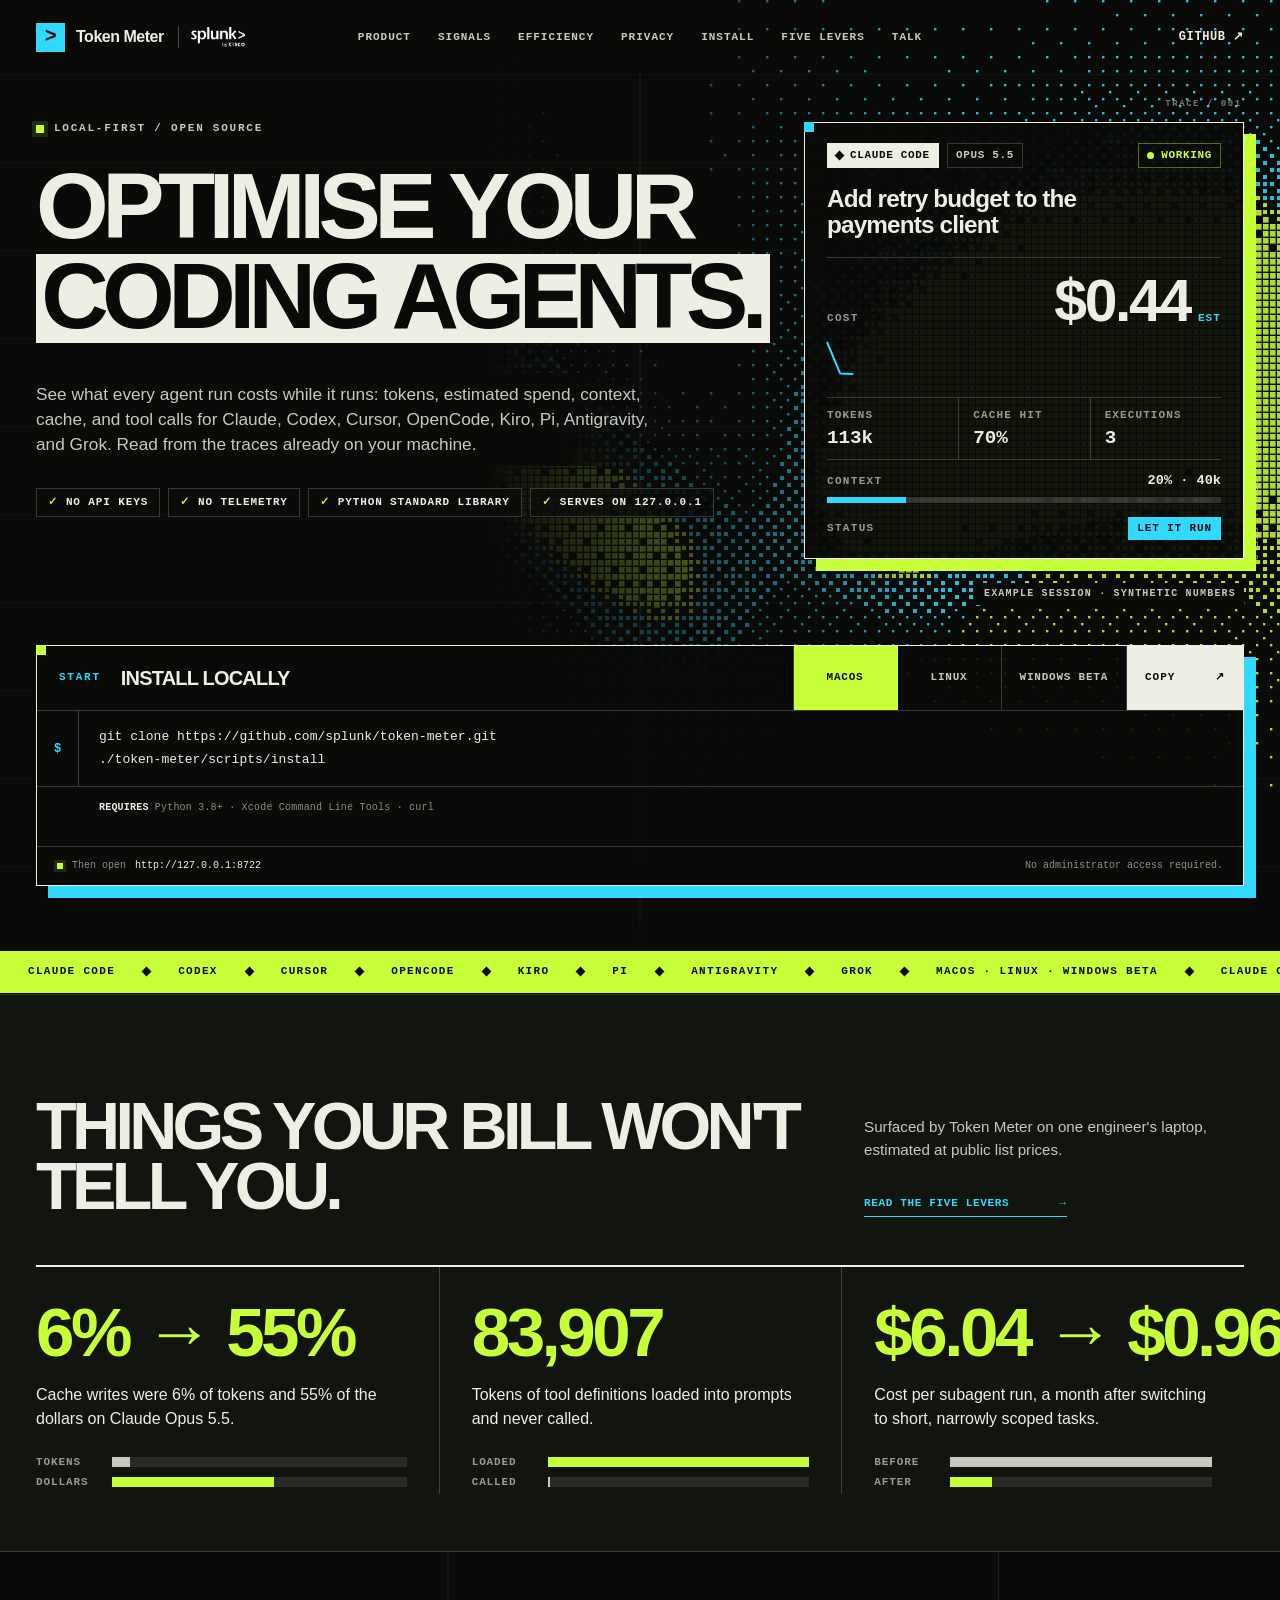
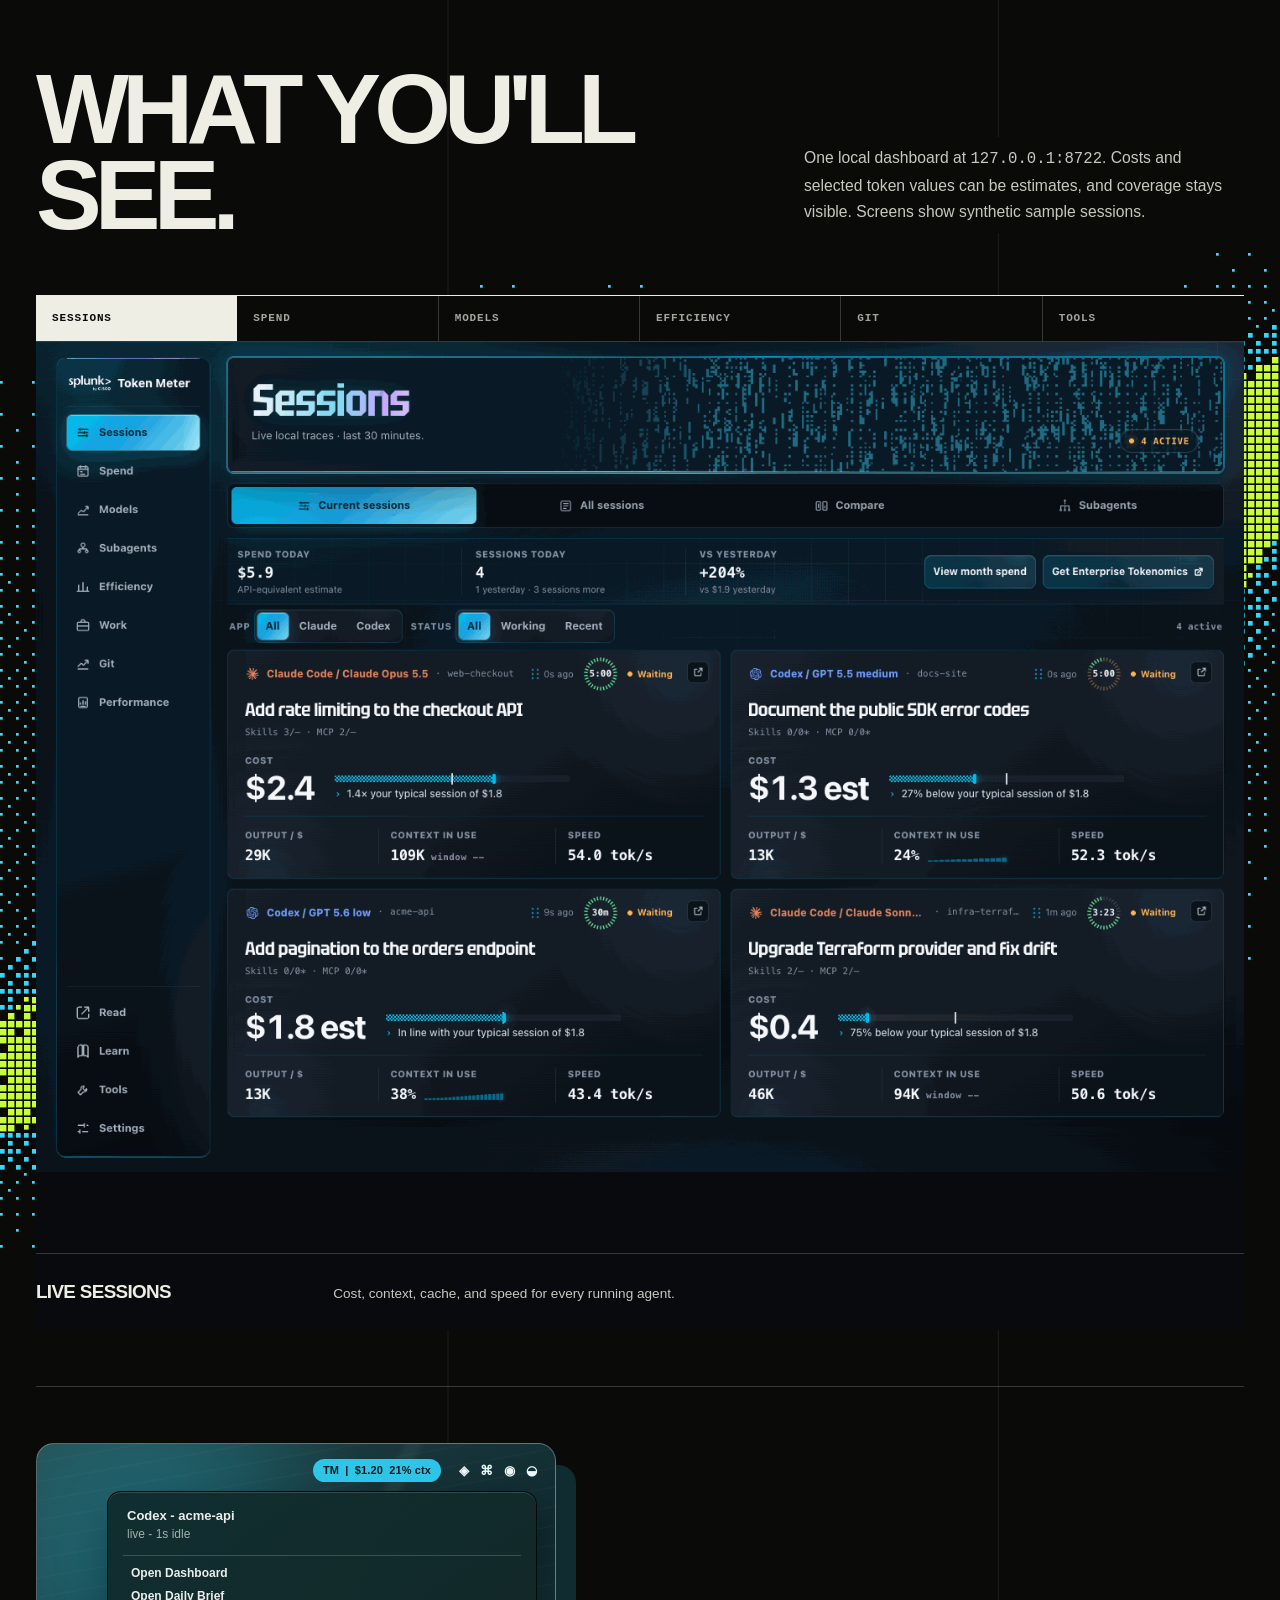
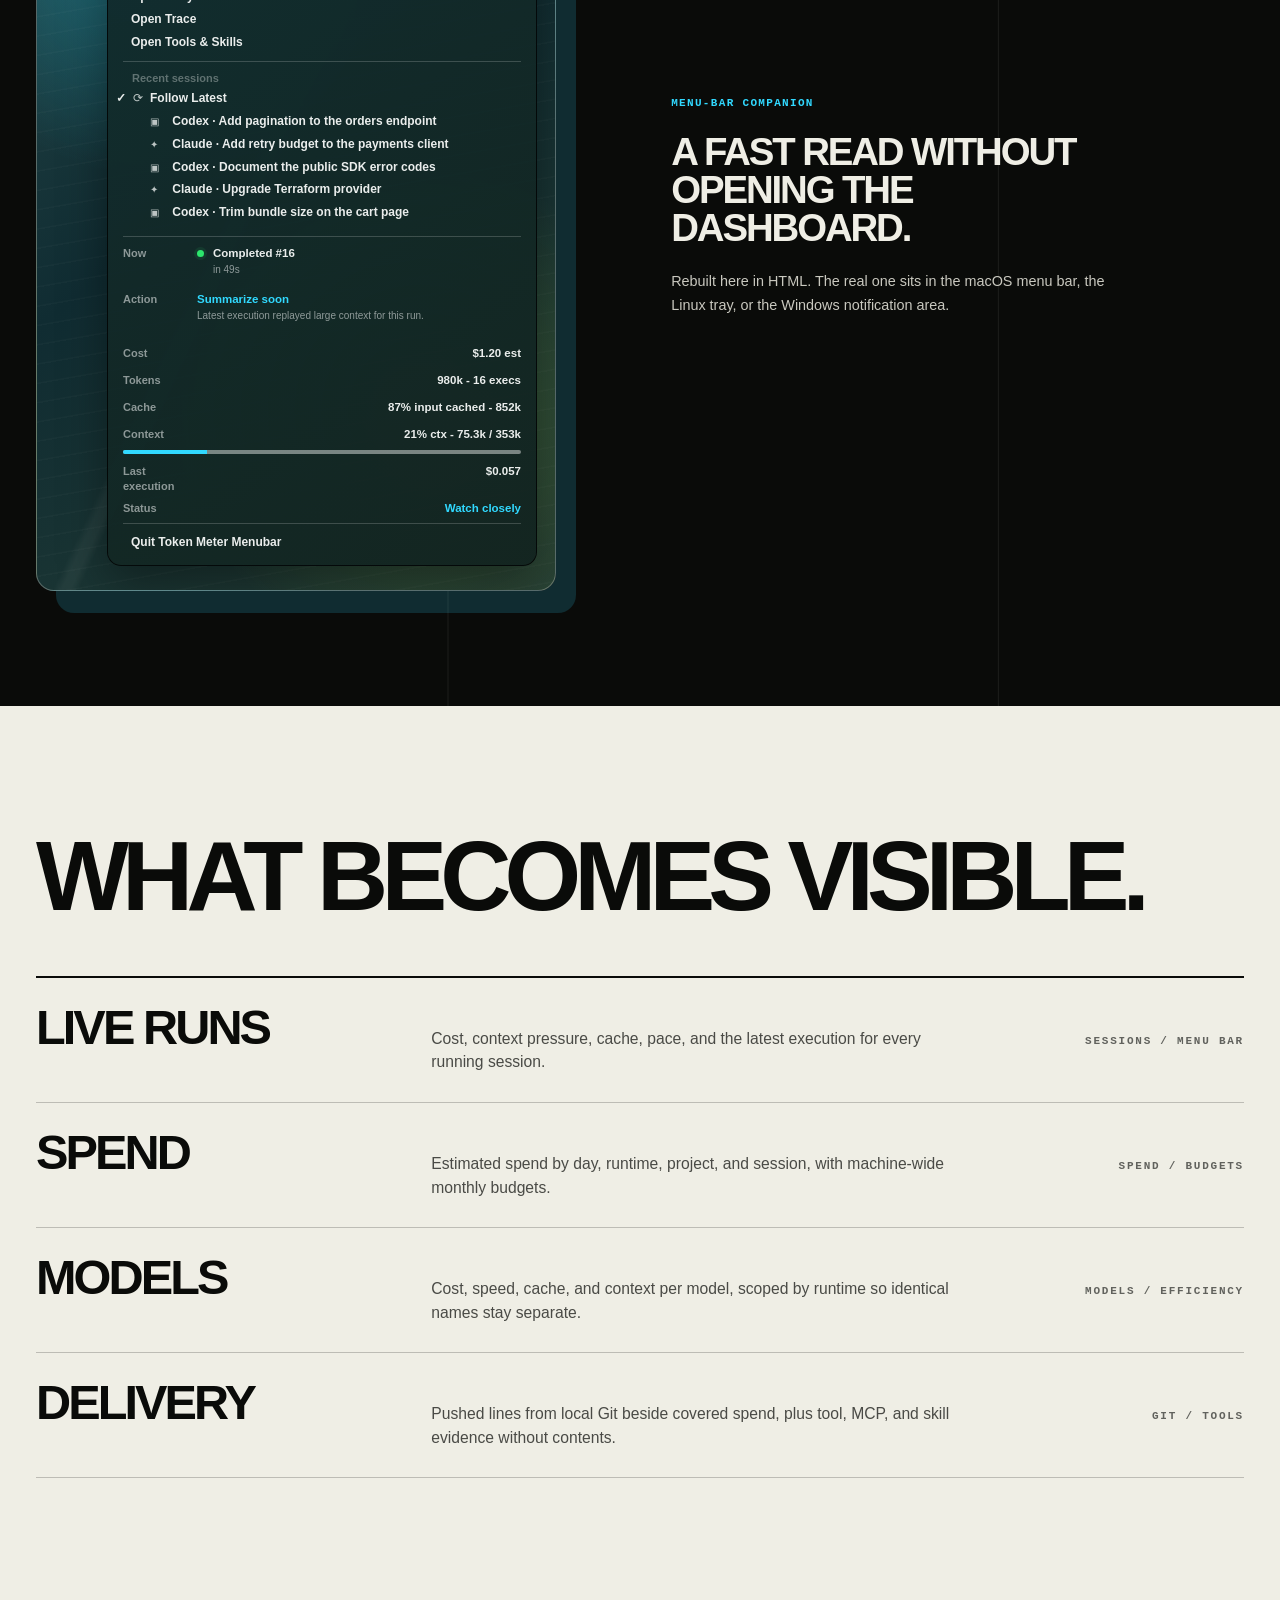
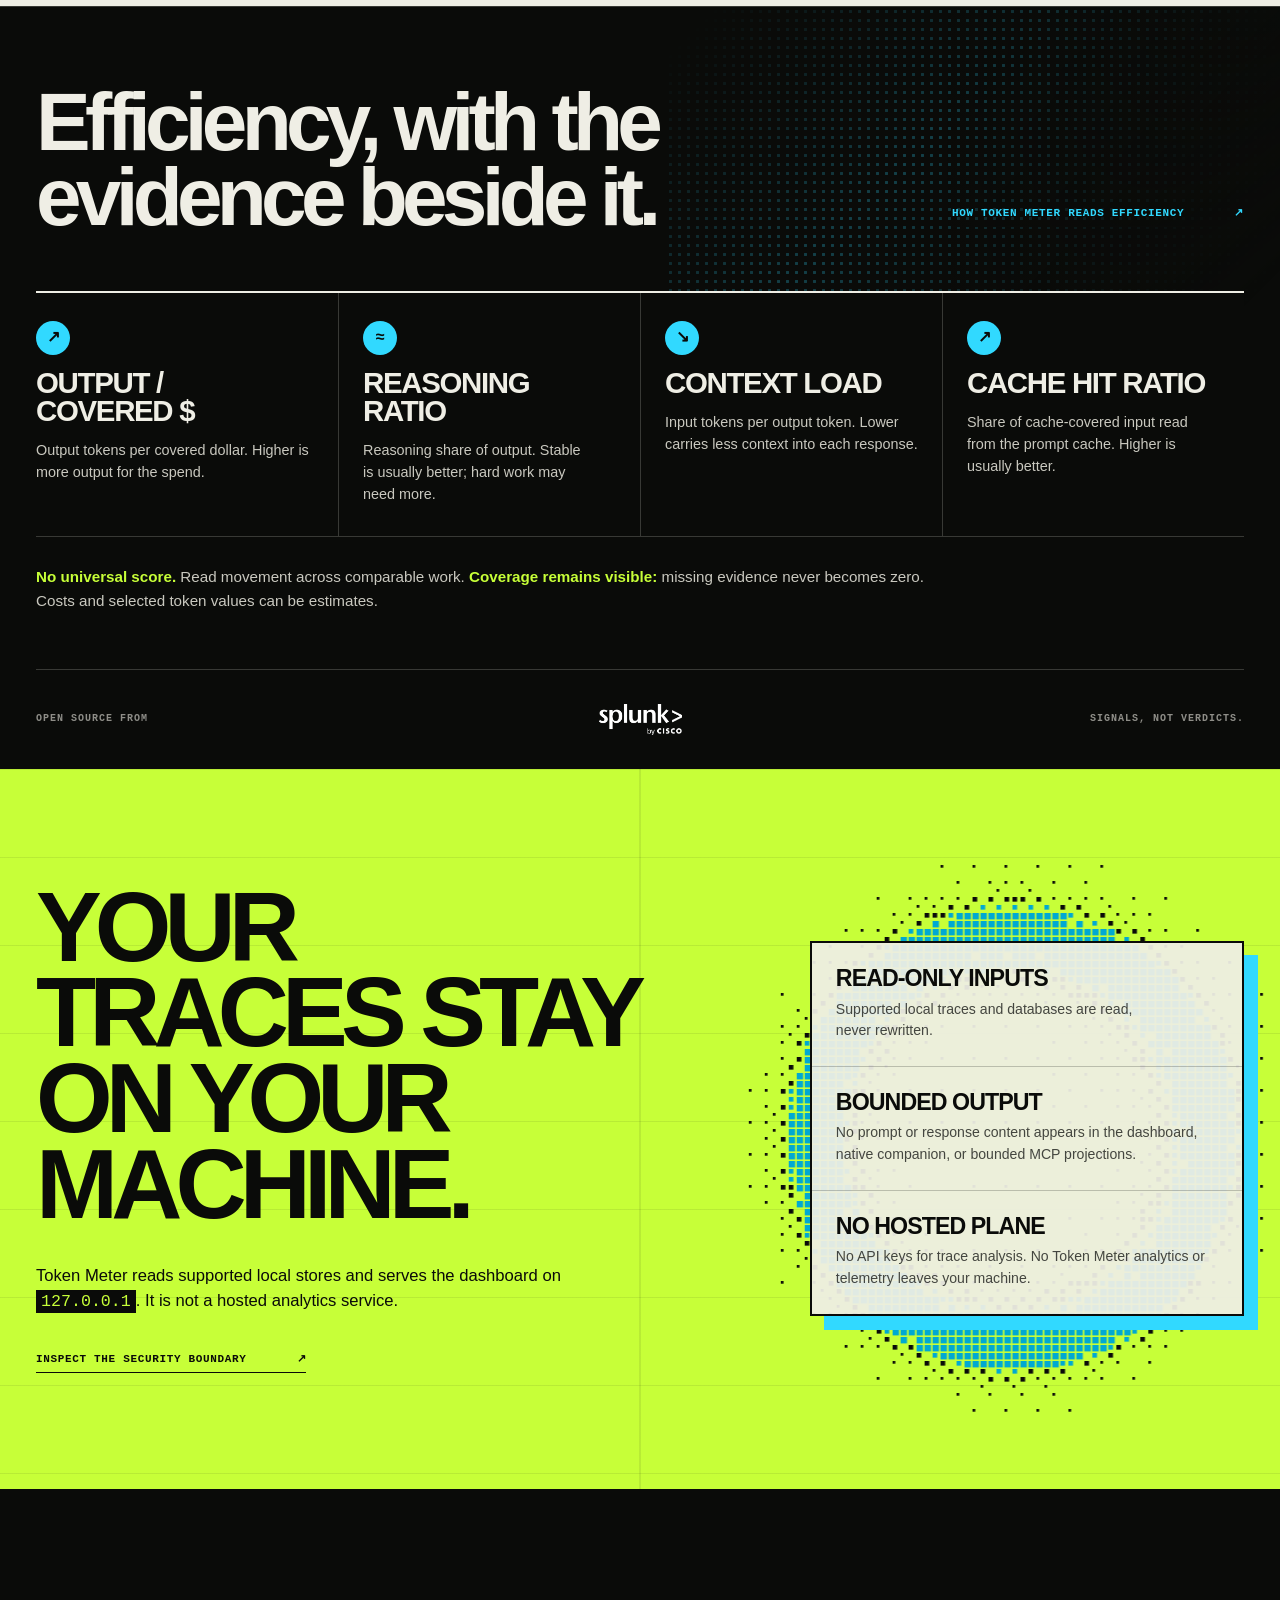
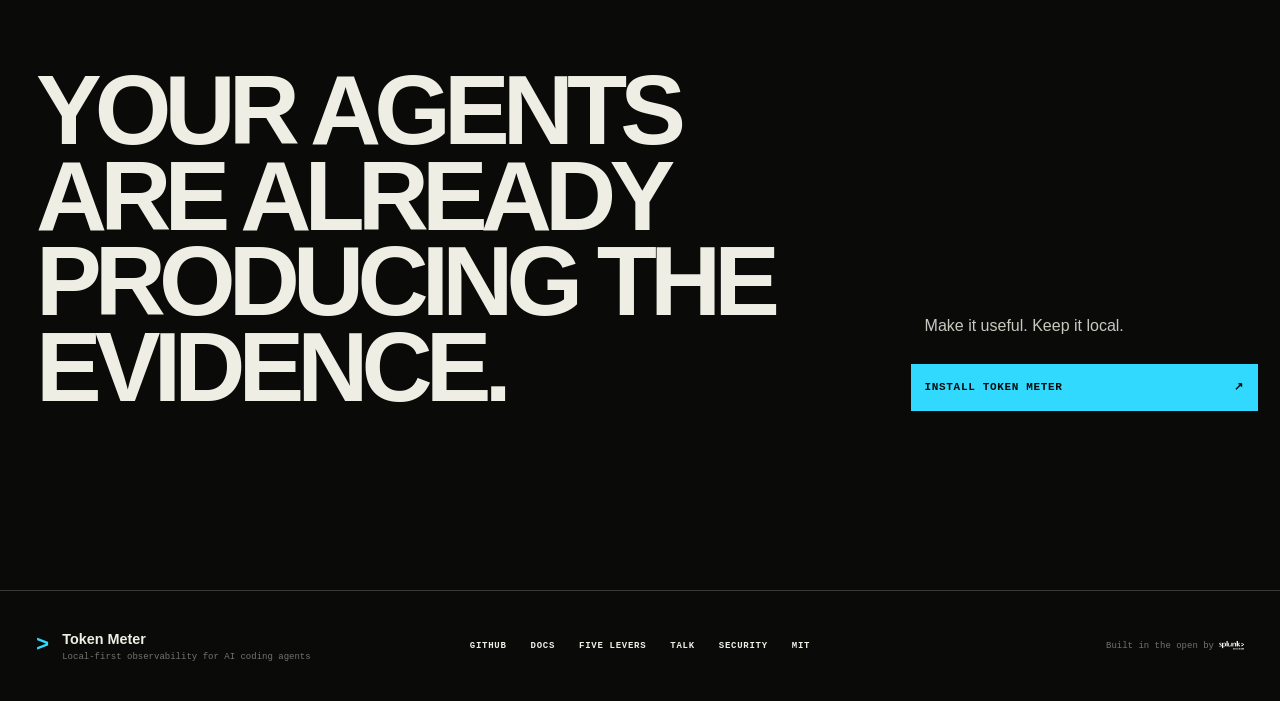
==== commit 374c2c09: "feat(grok): estimate local Grok sessions at xAI list rates Discover Grok session directories and pri" ====
--- a/docs/index.html
+++ b/docs/index.html
@@ -7,13 +7,13 @@
   <meta name="color-scheme" content="dark light">
   <meta name="description" content="Open-source, local-first dashboard for AI coding agent token usage, estimated cost, context, time, tools, and execution across Claude, Codex, Cursor, and more.">
   <meta property="og:title" content="Token Meter — AI coding agent usage and cost, locally">
-  <meta property="og:description" content="Track token usage, estimated cost, context, time, tools, and execution across Claude, Codex, Cursor, OpenCode, Kiro, Pi, and Antigravity.">
+  <meta property="og:description" content="Track token usage, estimated cost, context, time, tools, and execution across Claude, Codex, Cursor, OpenCode, Kiro, Pi, Antigravity, and Grok.">
   <meta property="og:type" content="website">
   <meta property="og:url" content="https://splunk.github.io/token-meter/">
   <meta property="og:image" content="https://splunk.github.io/token-meter/images/dashboard.png">
   <meta name="twitter:card" content="summary_large_image">
   <meta name="twitter:title" content="Token Meter — AI coding agent usage and cost, locally">
-  <meta name="twitter:description" content="Open-source, local-first usage and cost dashboard for Claude, Codex, Cursor, OpenCode, Kiro, Pi, and Antigravity.">
+  <meta name="twitter:description" content="Open-source, local-first usage and cost dashboard for Claude, Codex, Cursor, OpenCode, Kiro, Pi, Antigravity, and Grok.">
   <meta name="twitter:image" content="https://splunk.github.io/token-meter/images/dashboard.png">
   <title>Token Meter — Local AI coding agent usage and cost dashboard</title>
   <link rel="canonical" href="https://splunk.github.io/token-meter/">
@@ -56,7 +56,7 @@
         <div class="hero-copy" data-reveal>
           <p class="eyebrow"><span></span> Local-first / Open source</p>
           <h1 id="hero-title"><span class="hero-title-line">Optimise your</span> <span class="hero-title-line hero-title-emphasis">coding agents.</span></h1>
-          <p class="hero-lede">See what every agent run costs while it runs: tokens, estimated spend, context, cache, and tool calls for Claude, Codex, Cursor, OpenCode, Kiro, Pi, and Antigravity. Read from the traces already on your machine.</p>
+          <p class="hero-lede">See what every agent run costs while it runs: tokens, estimated spend, context, cache, and tool calls for Claude, Codex, Cursor, OpenCode, Kiro, Pi, Antigravity, and Grok. Read from the traces already on your machine.</p>
           <ul class="hero-trust" aria-label="Install facts">
             <li>No API keys</li><li>No telemetry</li><li>Python standard library</li><li>Serves on 127.0.0.1</li>
           </ul>
@@ -132,10 +132,10 @@
         </div>
       </div>
 
-      <div class="ticker" aria-label="Supported runtimes: Claude Code, Codex, Cursor, OpenCode, Kiro, Pi, and Antigravity on macOS, Linux, and Windows beta">
+      <div class="ticker" aria-label="Supported runtimes: Claude Code, Codex, Cursor, OpenCode, Kiro, Pi, Antigravity, and Grok on macOS, Linux, and Windows beta">
         <div class="ticker-track" aria-hidden="true">
-          <span>Claude Code</span><i></i><span>Codex</span><i></i><span>Cursor</span><i></i><span>OpenCode</span><i></i><span>Kiro</span><i></i><span>Pi</span><i></i><span>Antigravity</span><i></i><span>macOS · Linux · Windows beta</span><i></i>
-          <span>Claude Code</span><i></i><span>Codex</span><i></i><span>Cursor</span><i></i><span>OpenCode</span><i></i><span>Kiro</span><i></i><span>Pi</span><i></i><span>Antigravity</span><i></i><span>macOS · Linux · Windows beta</span><i></i>
+          <span>Claude Code</span><i></i><span>Codex</span><i></i><span>Cursor</span><i></i><span>OpenCode</span><i></i><span>Kiro</span><i></i><span>Pi</span><i></i><span>Antigravity</span><i></i><span>Grok</span><i></i><span>macOS · Linux · Windows beta</span><i></i>
+          <span>Claude Code</span><i></i><span>Codex</span><i></i><span>Cursor</span><i></i><span>OpenCode</span><i></i><span>Kiro</span><i></i><span>Pi</span><i></i><span>Antigravity</span><i></i><span>Grok</span><i></i><span>macOS · Linux · Windows beta</span><i></i>
         </div>
       </div>
     </section>
